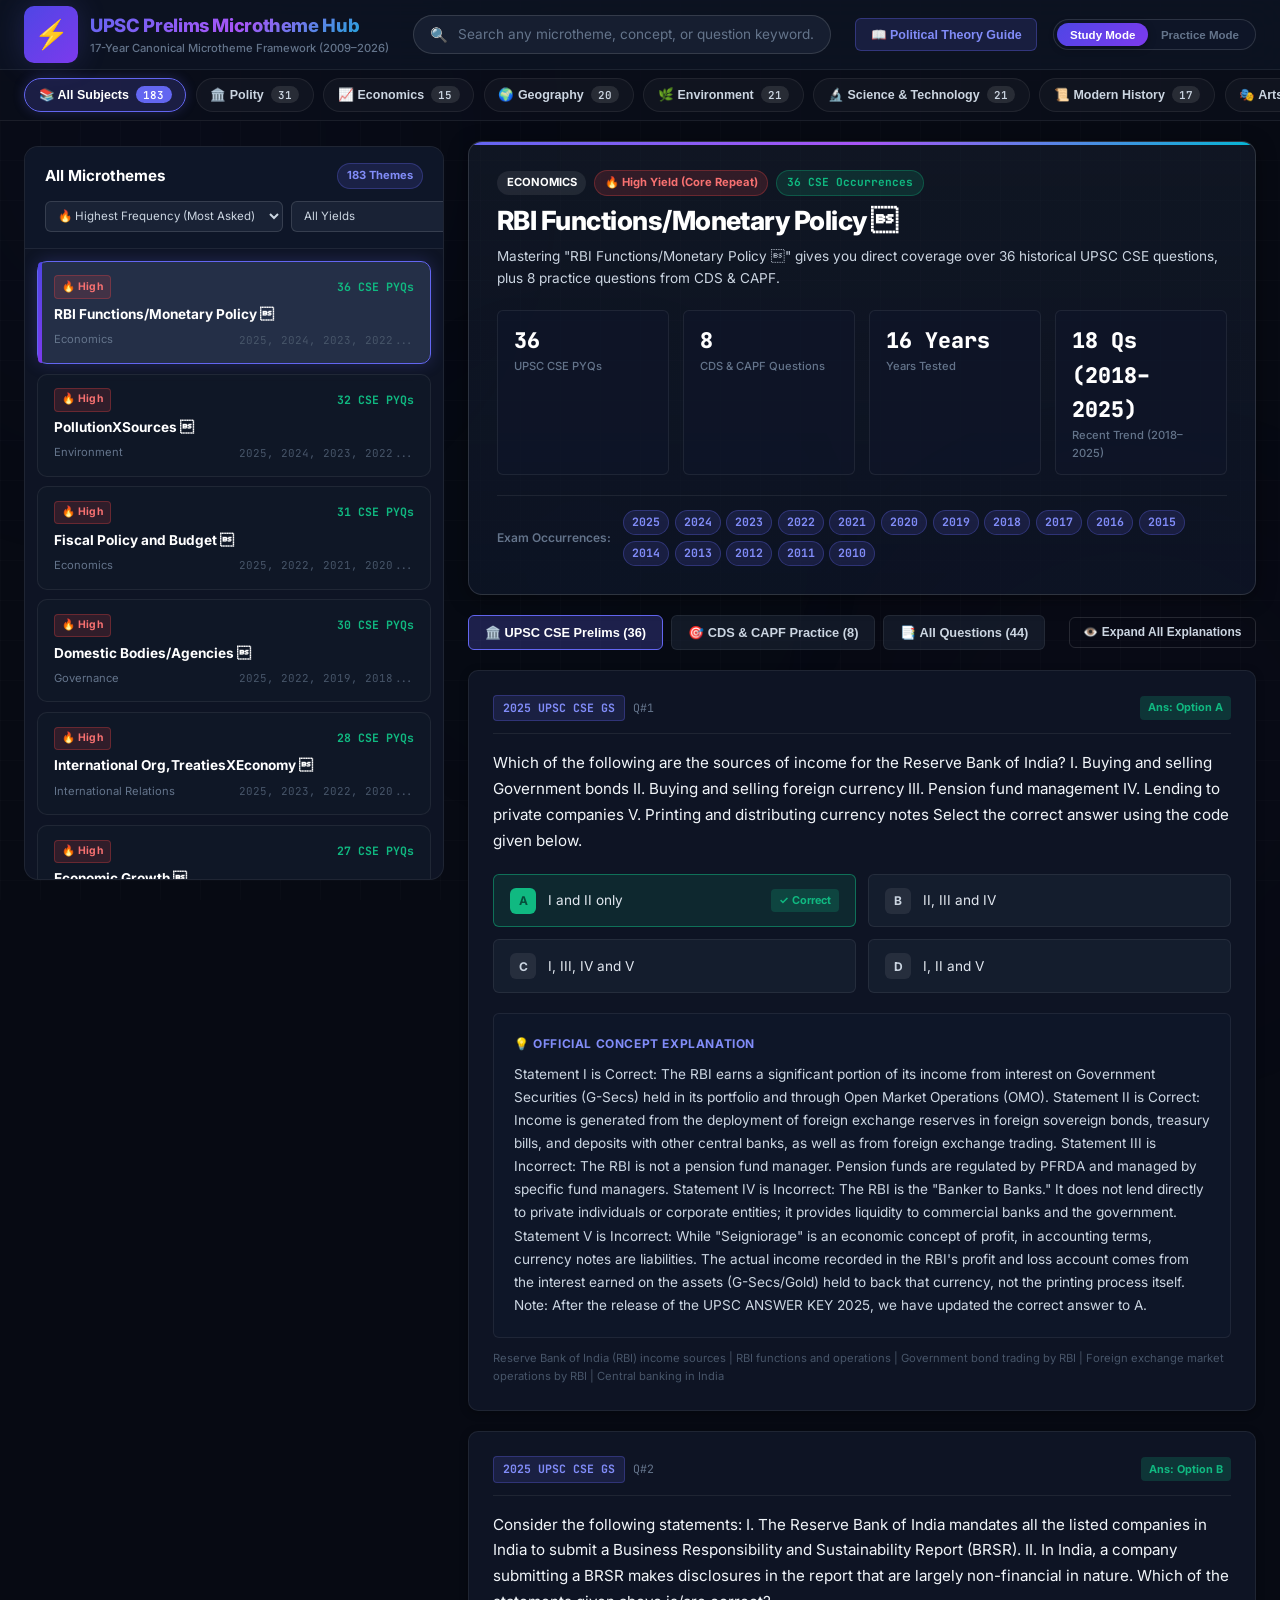
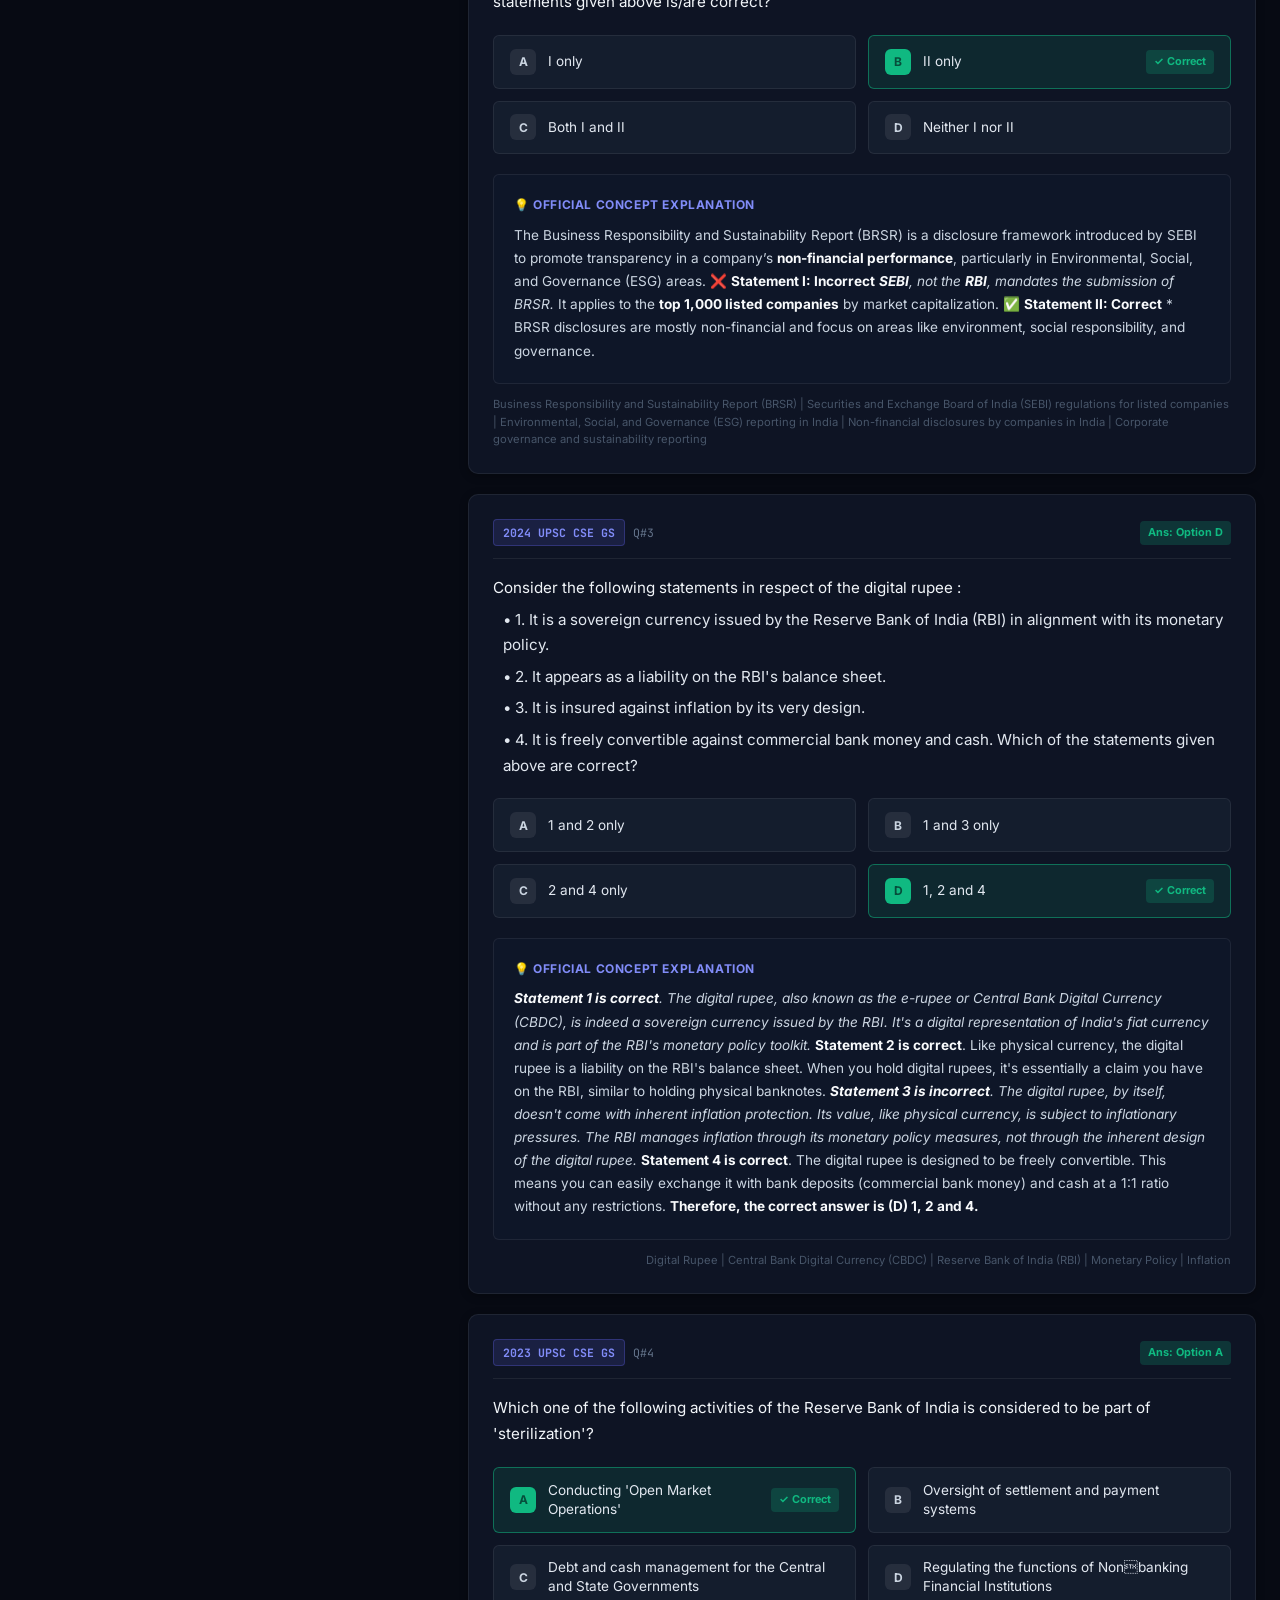
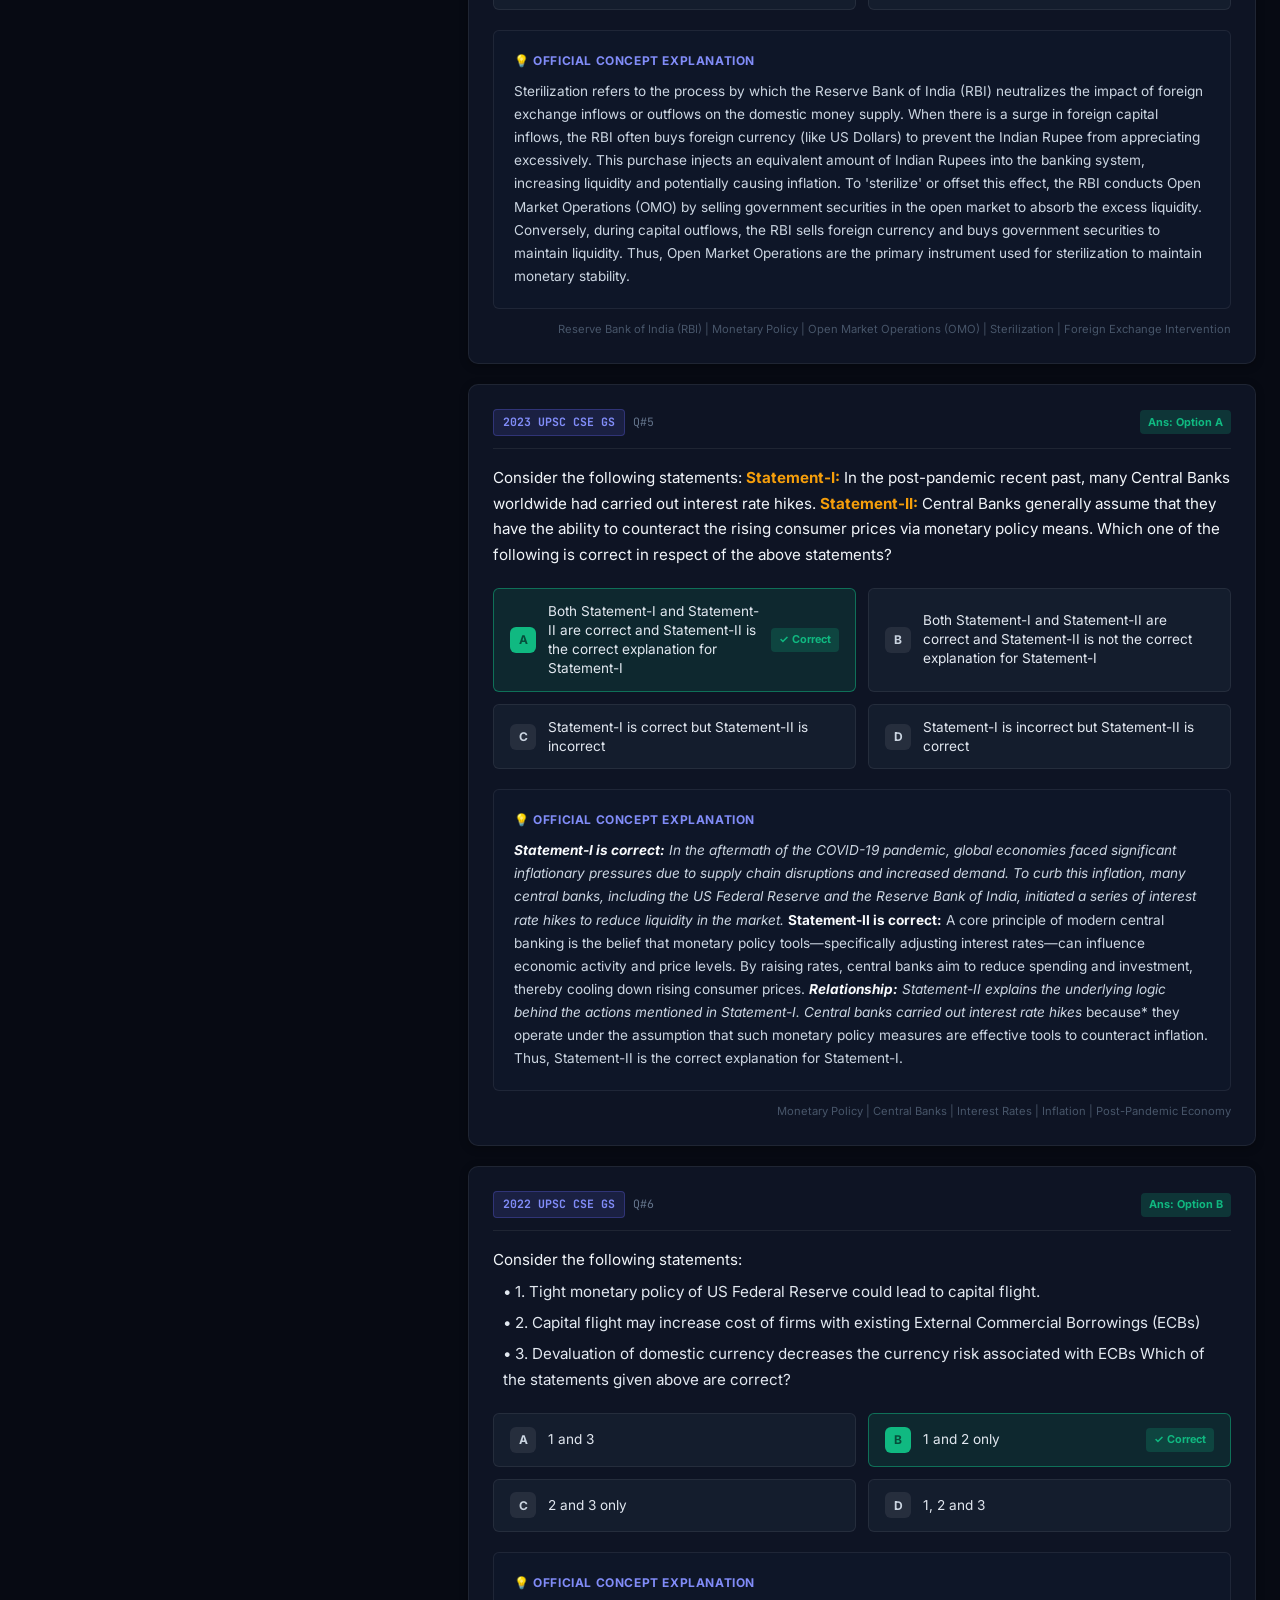
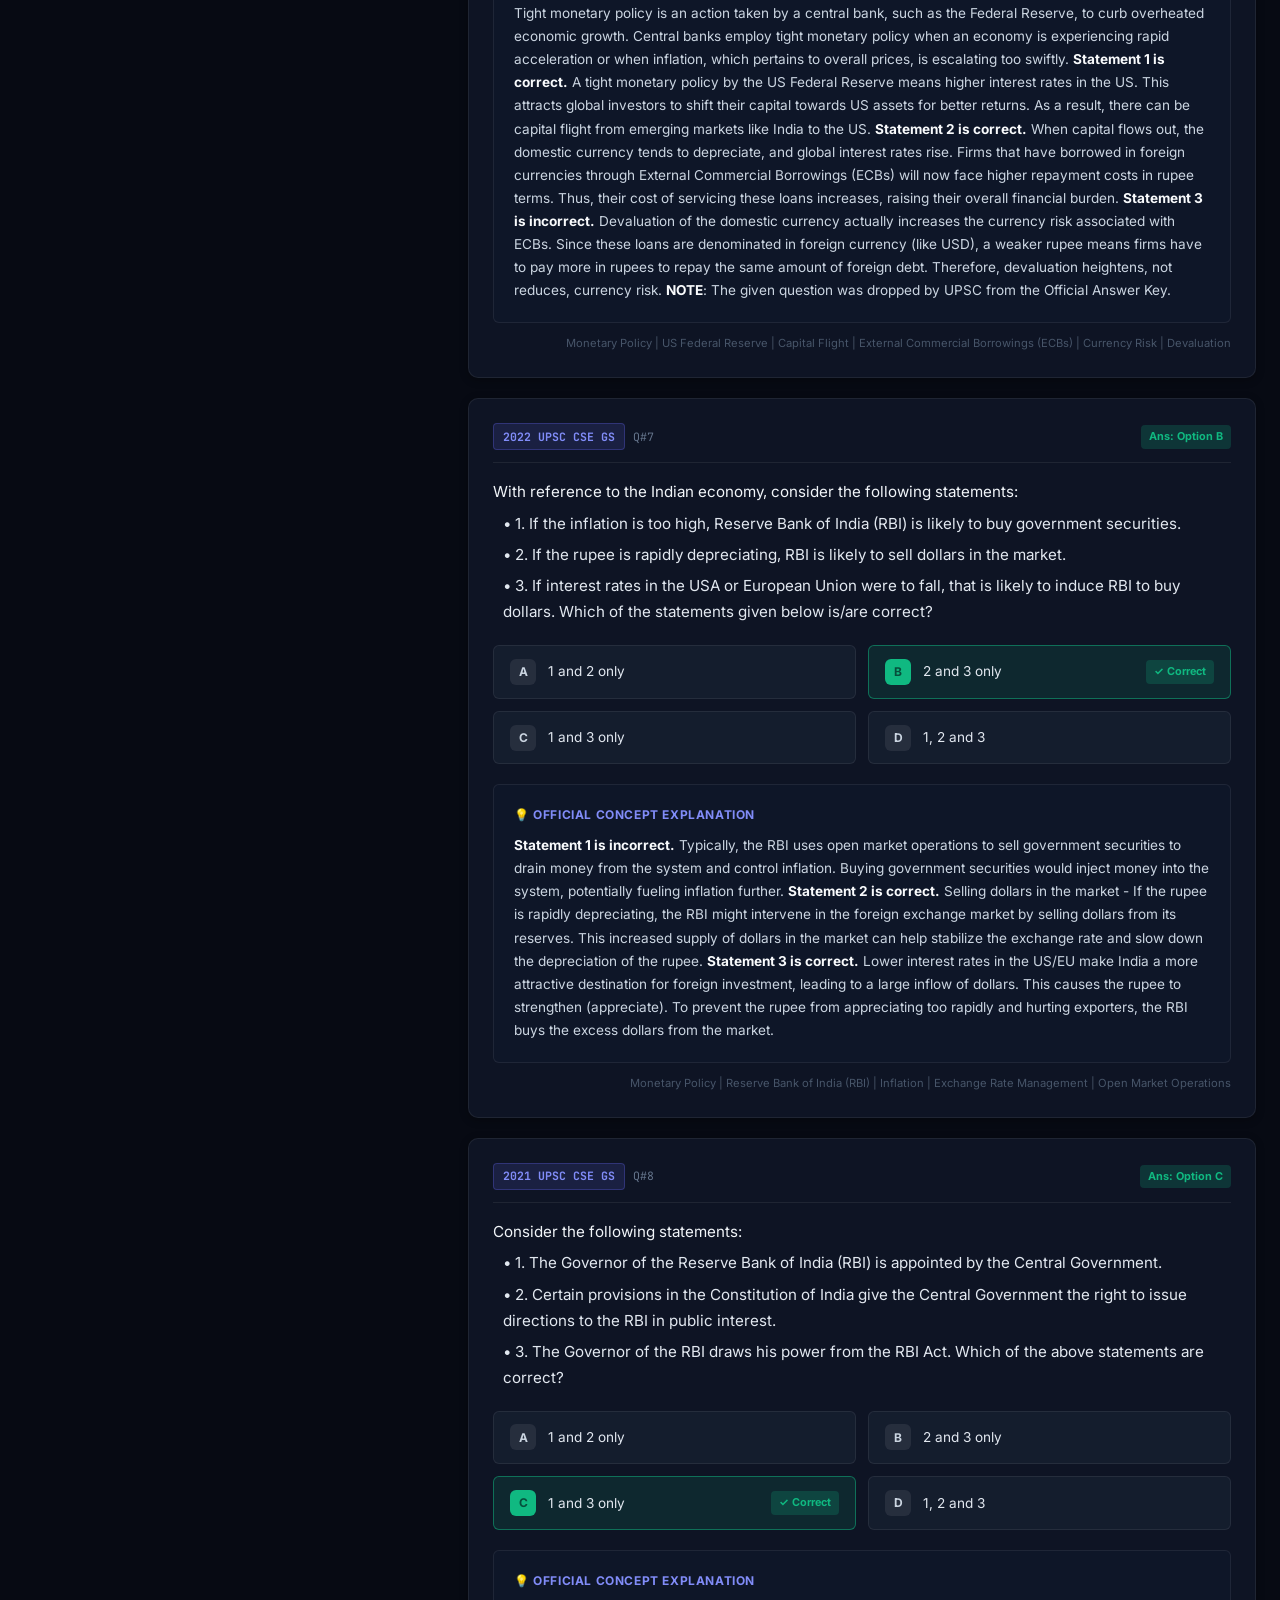
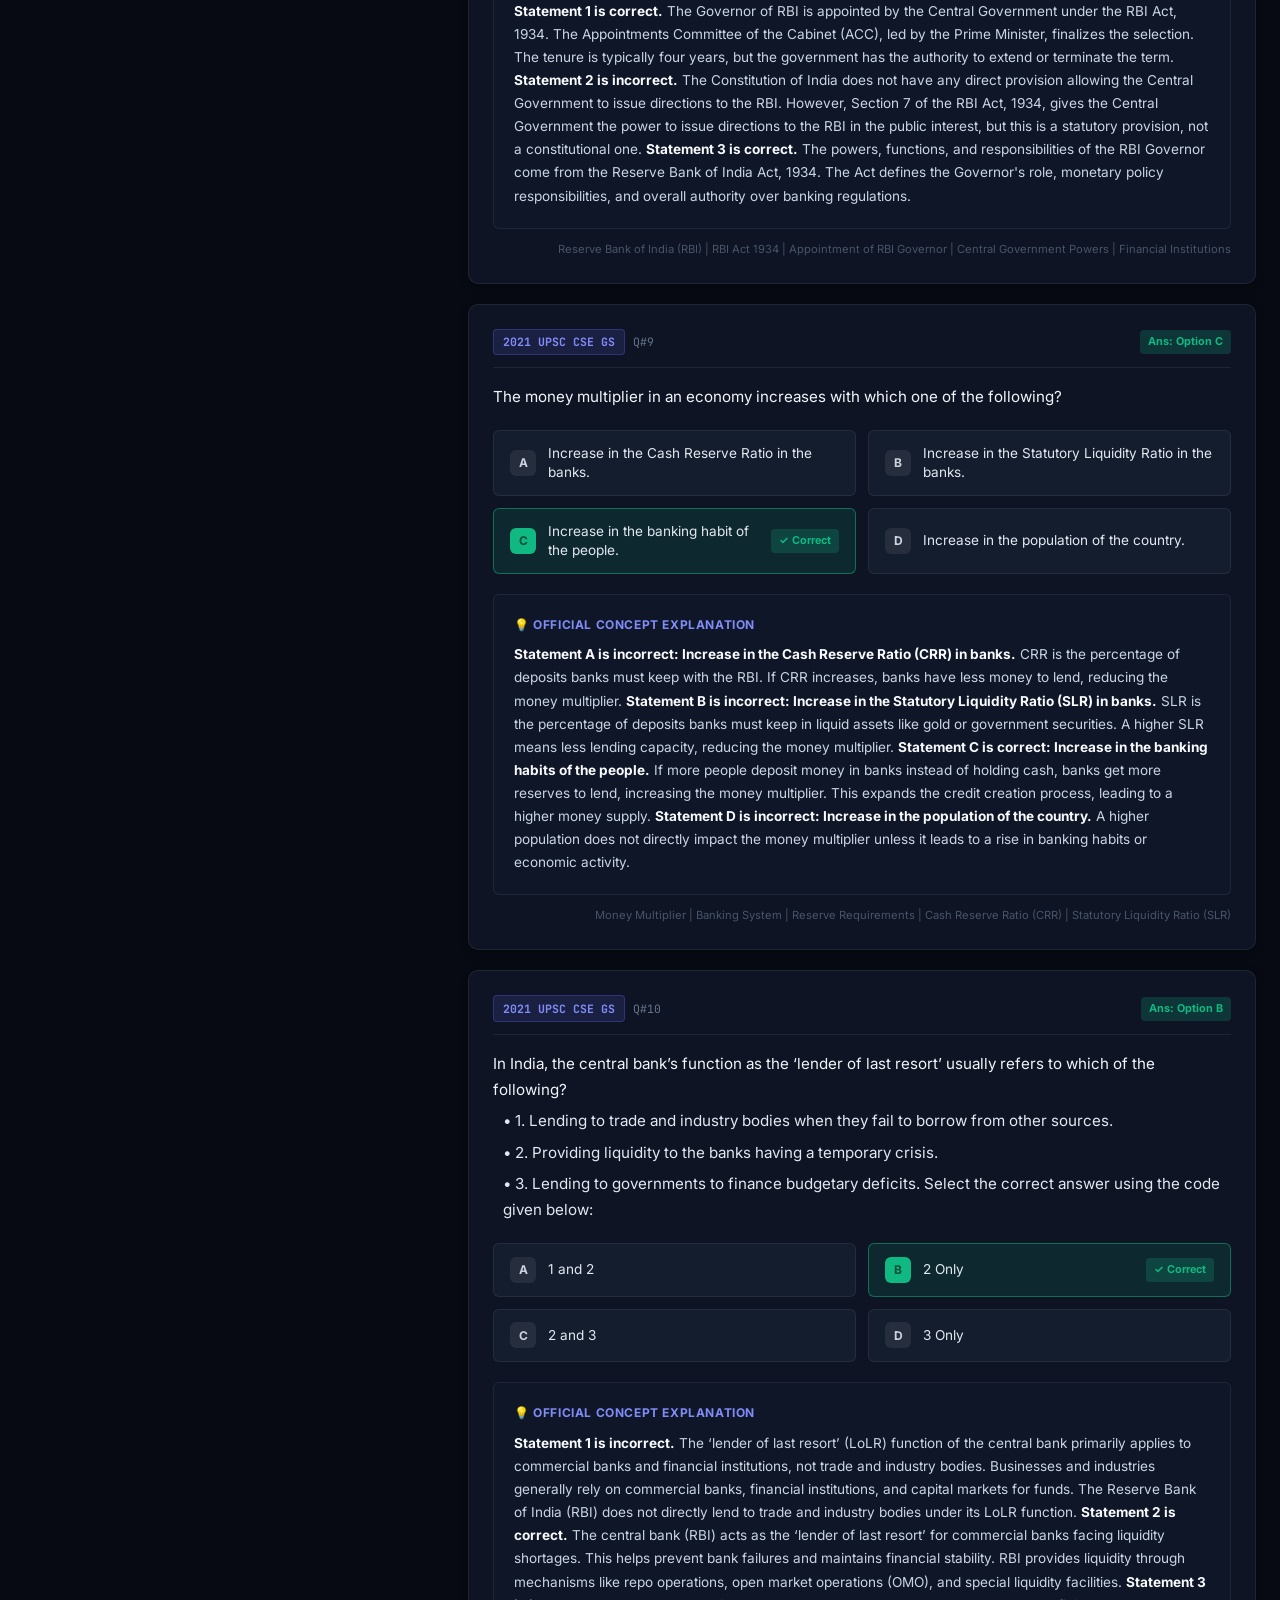
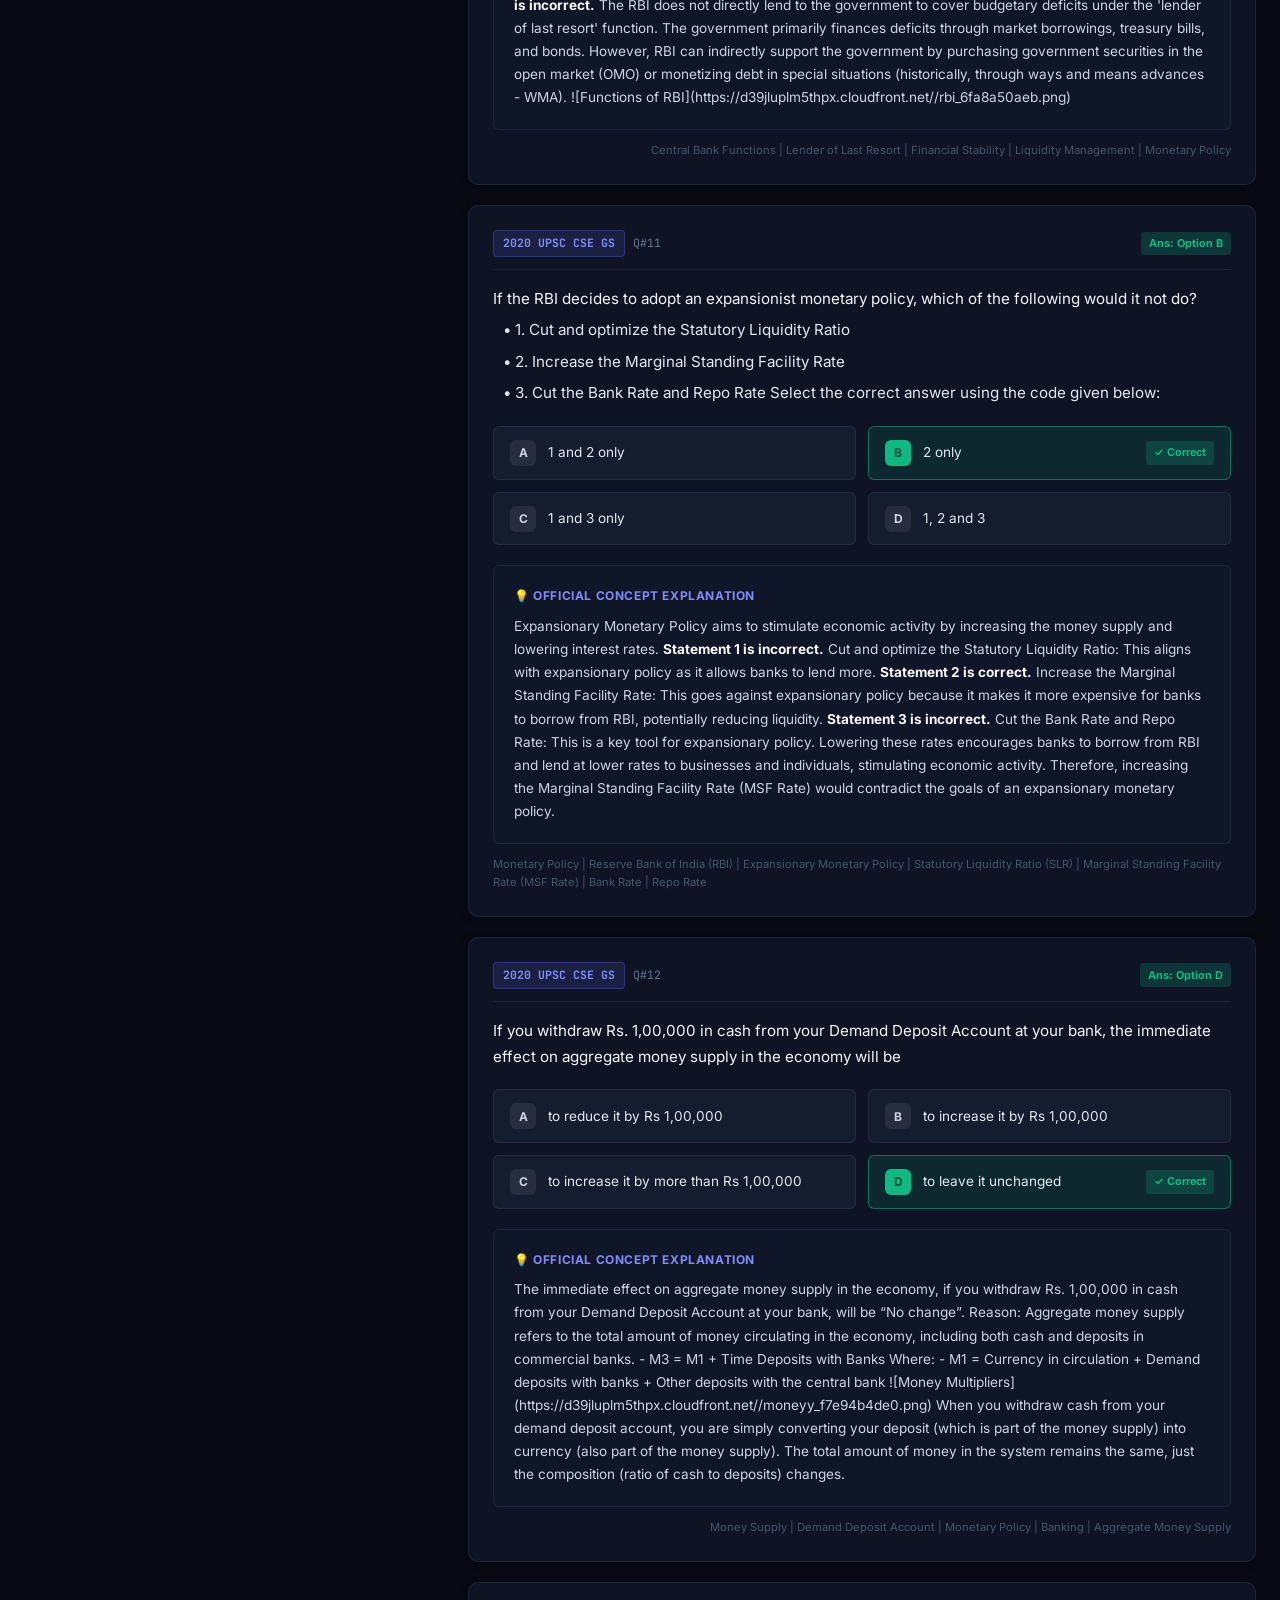
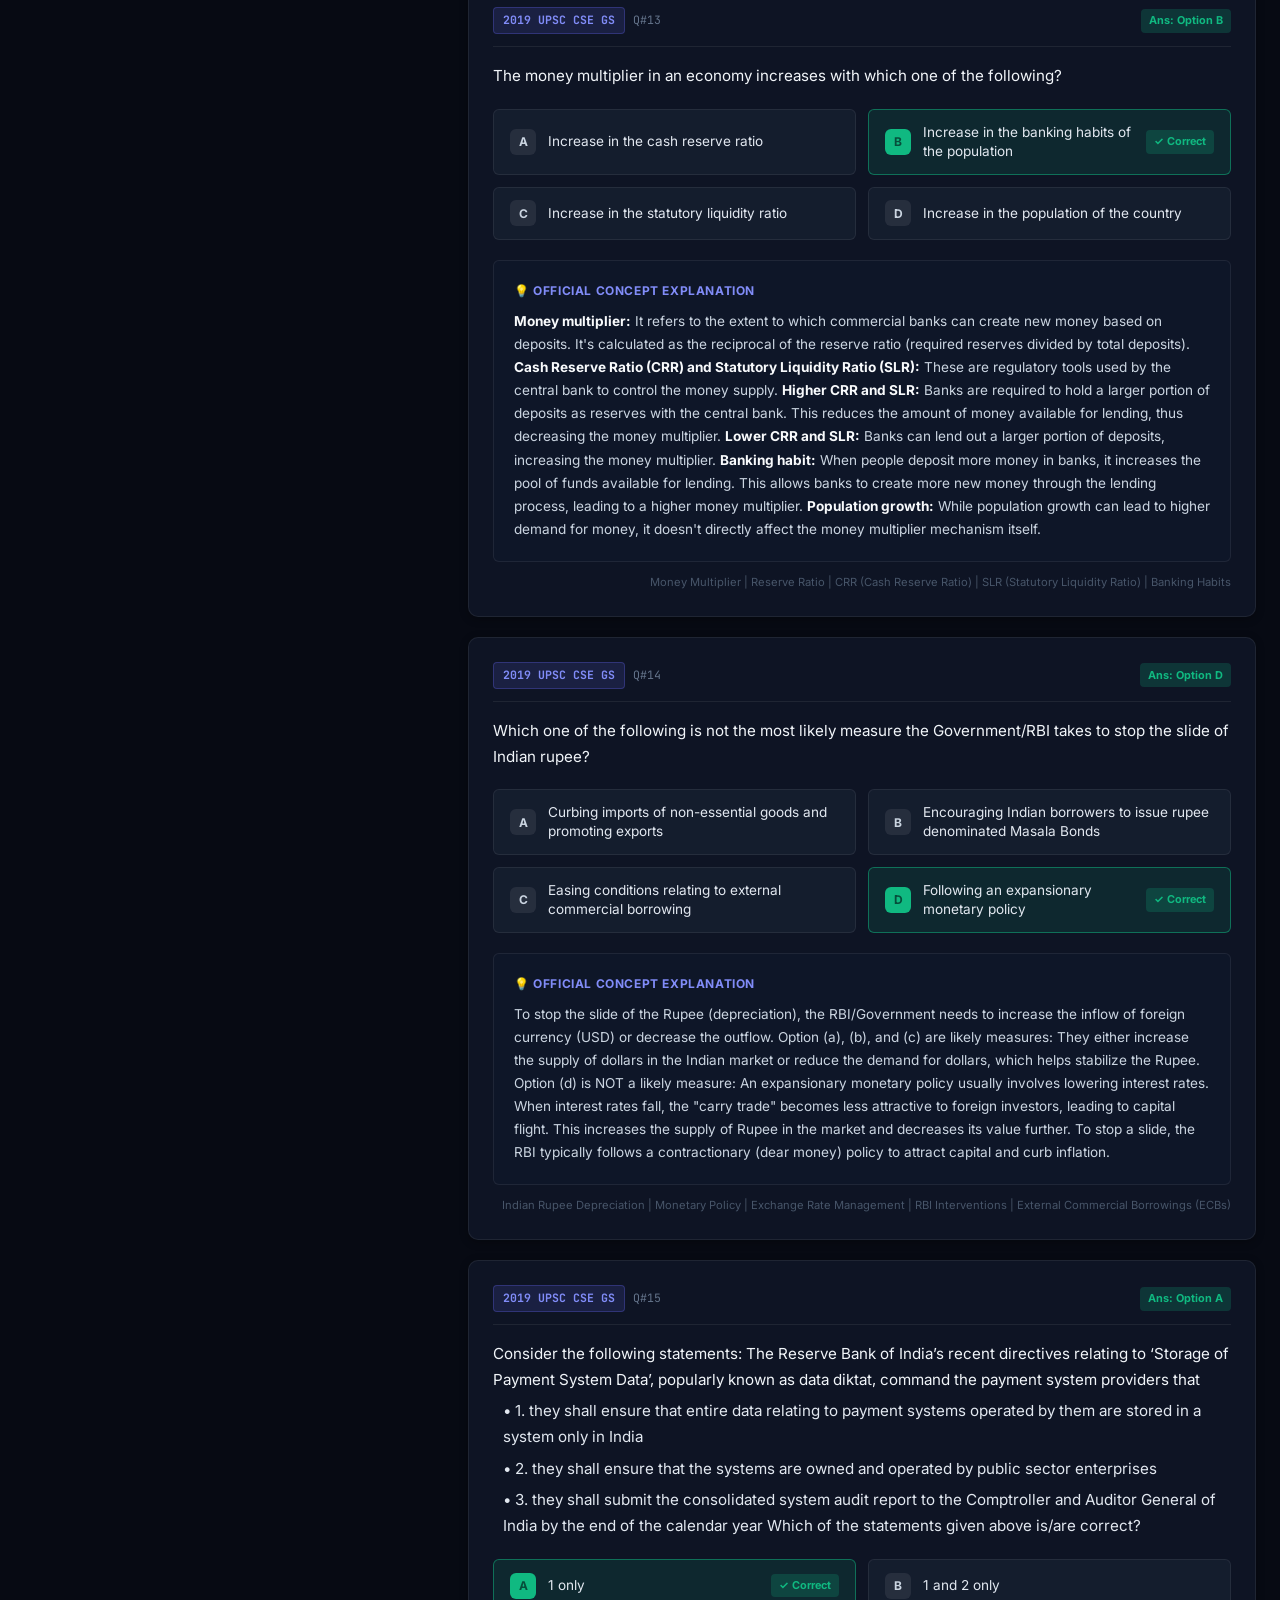
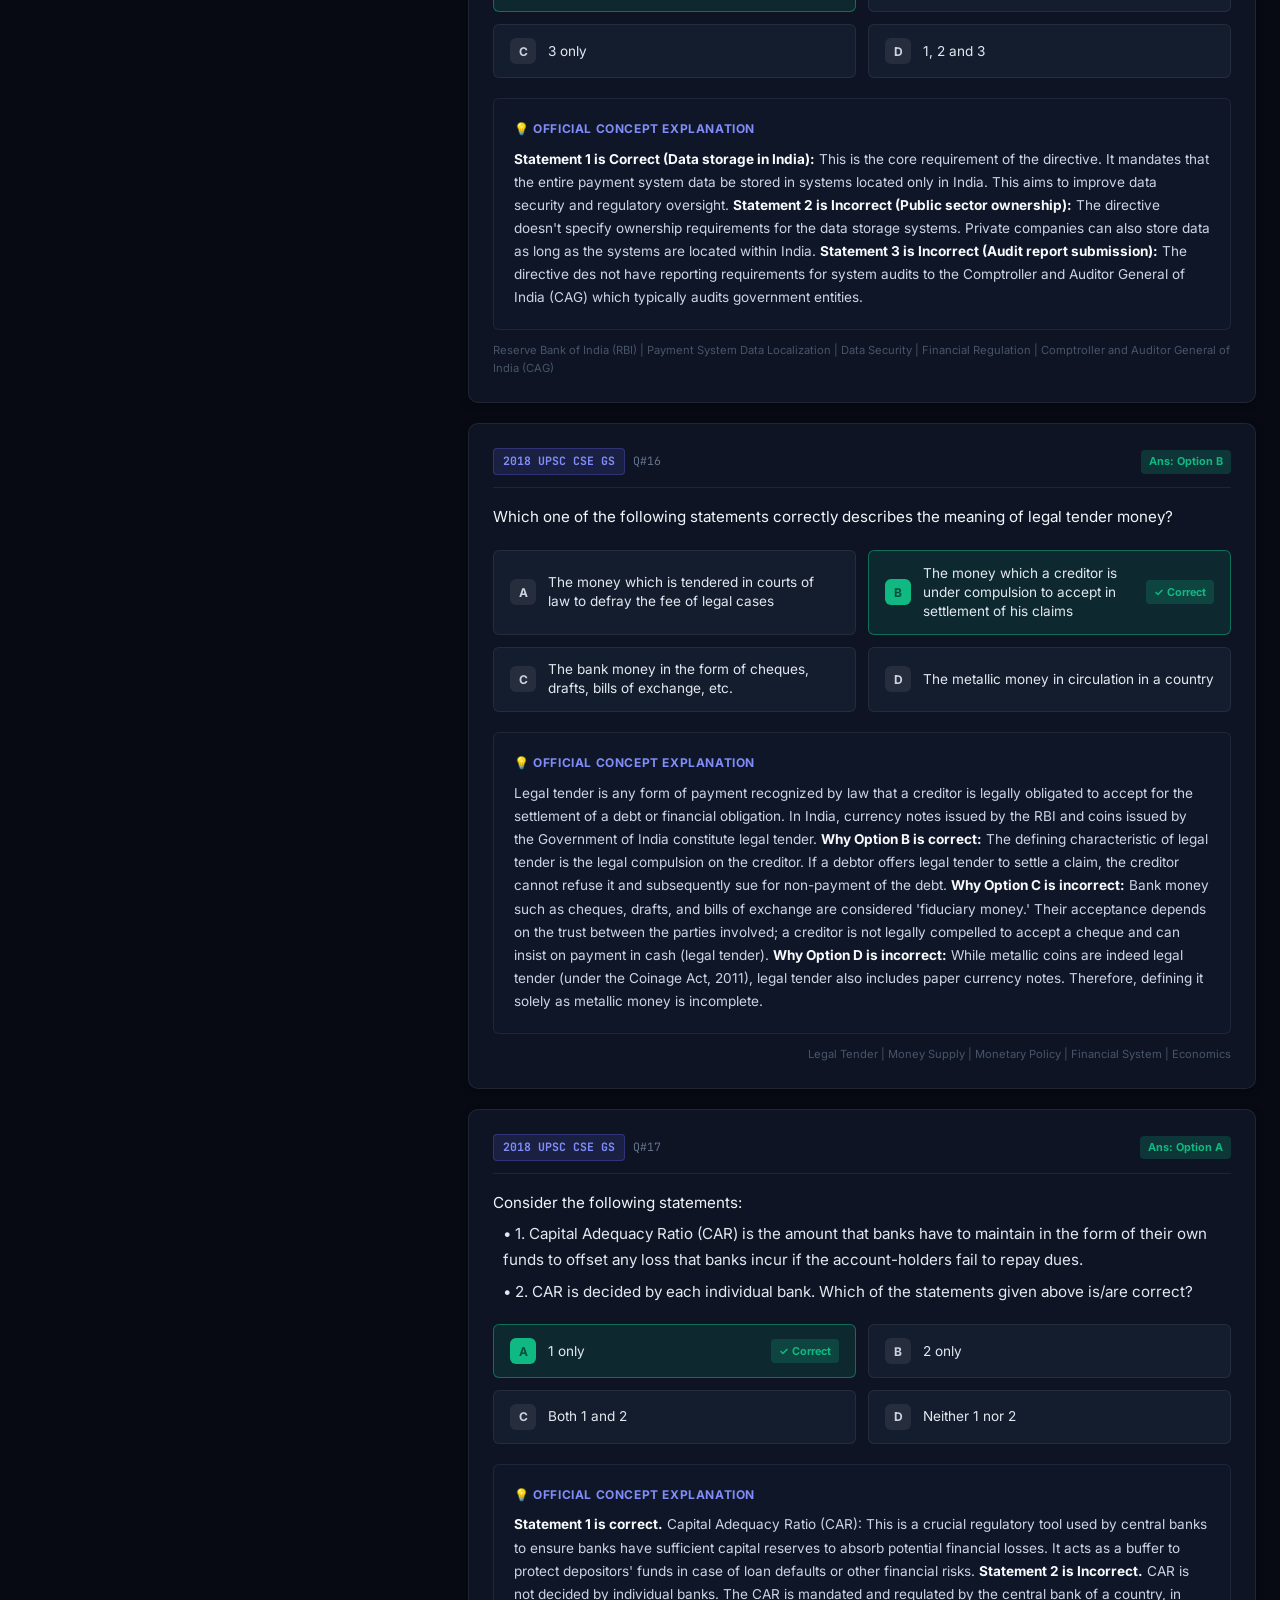
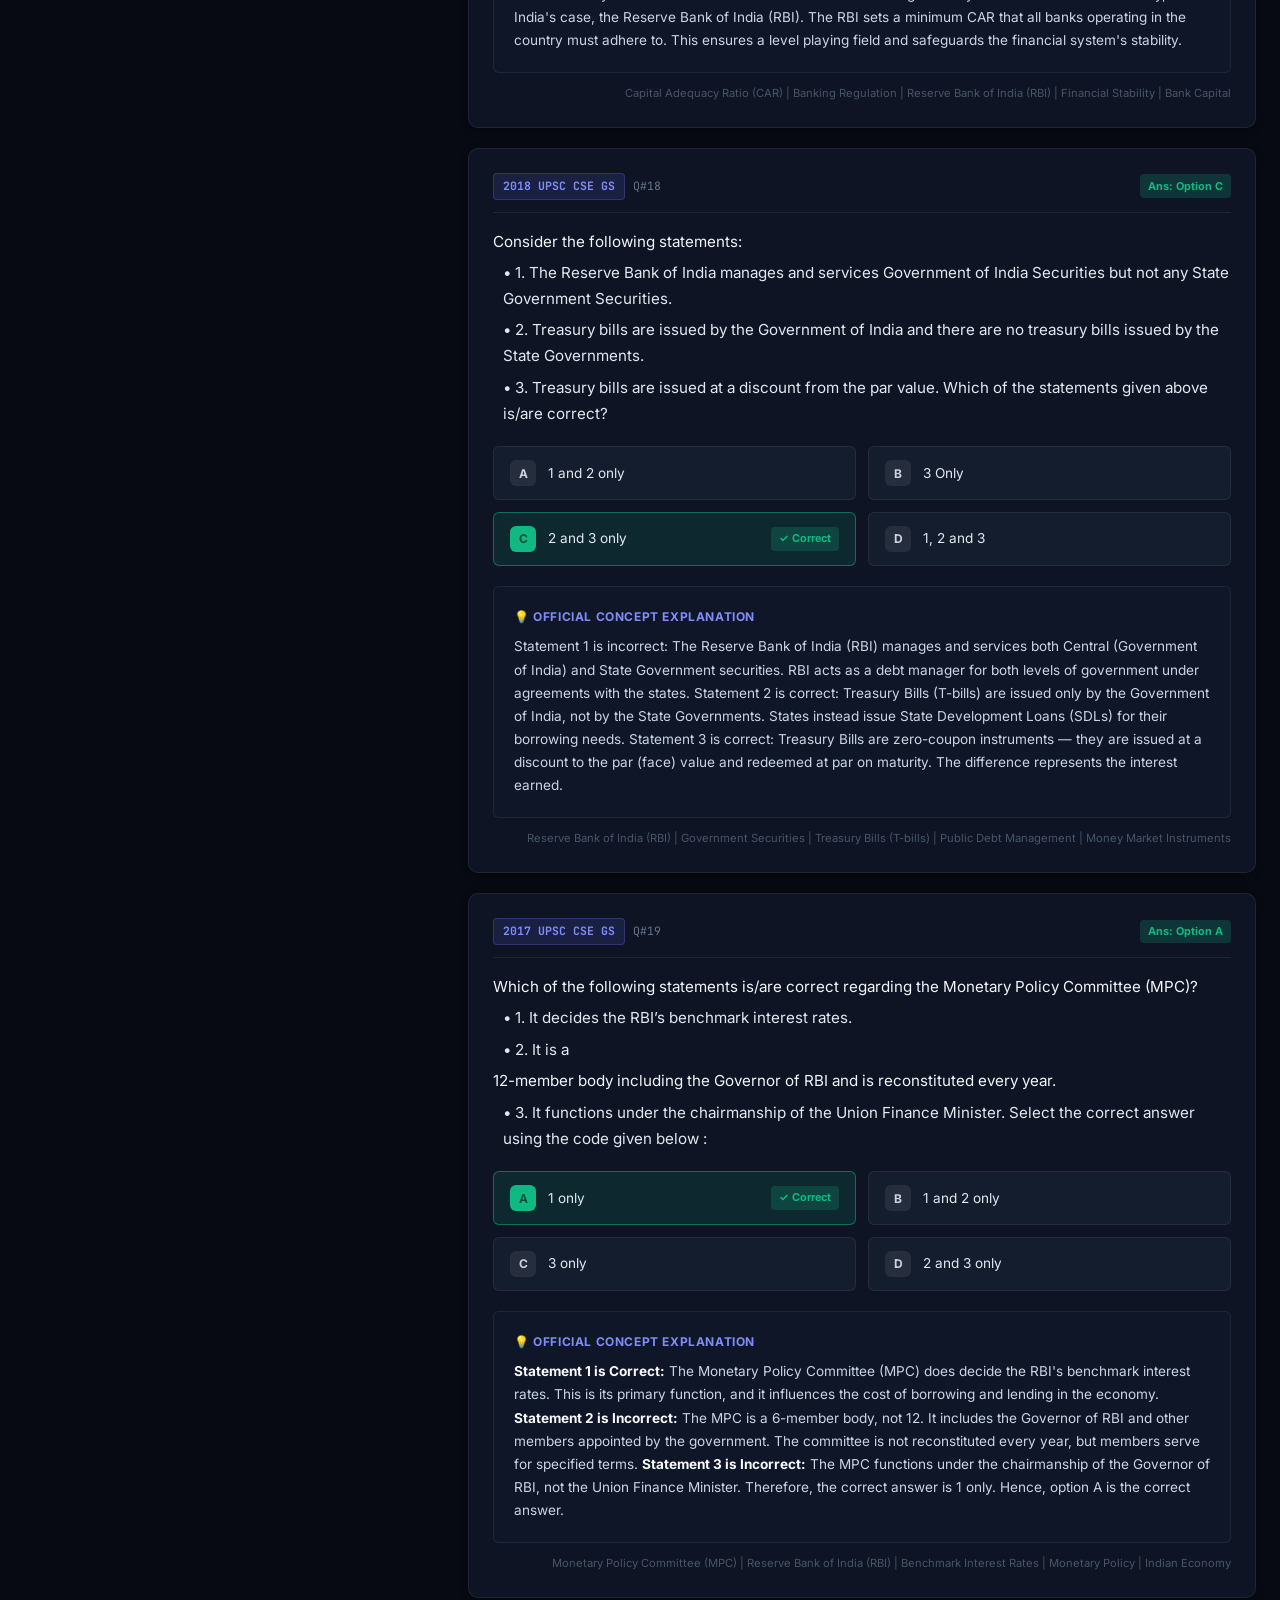
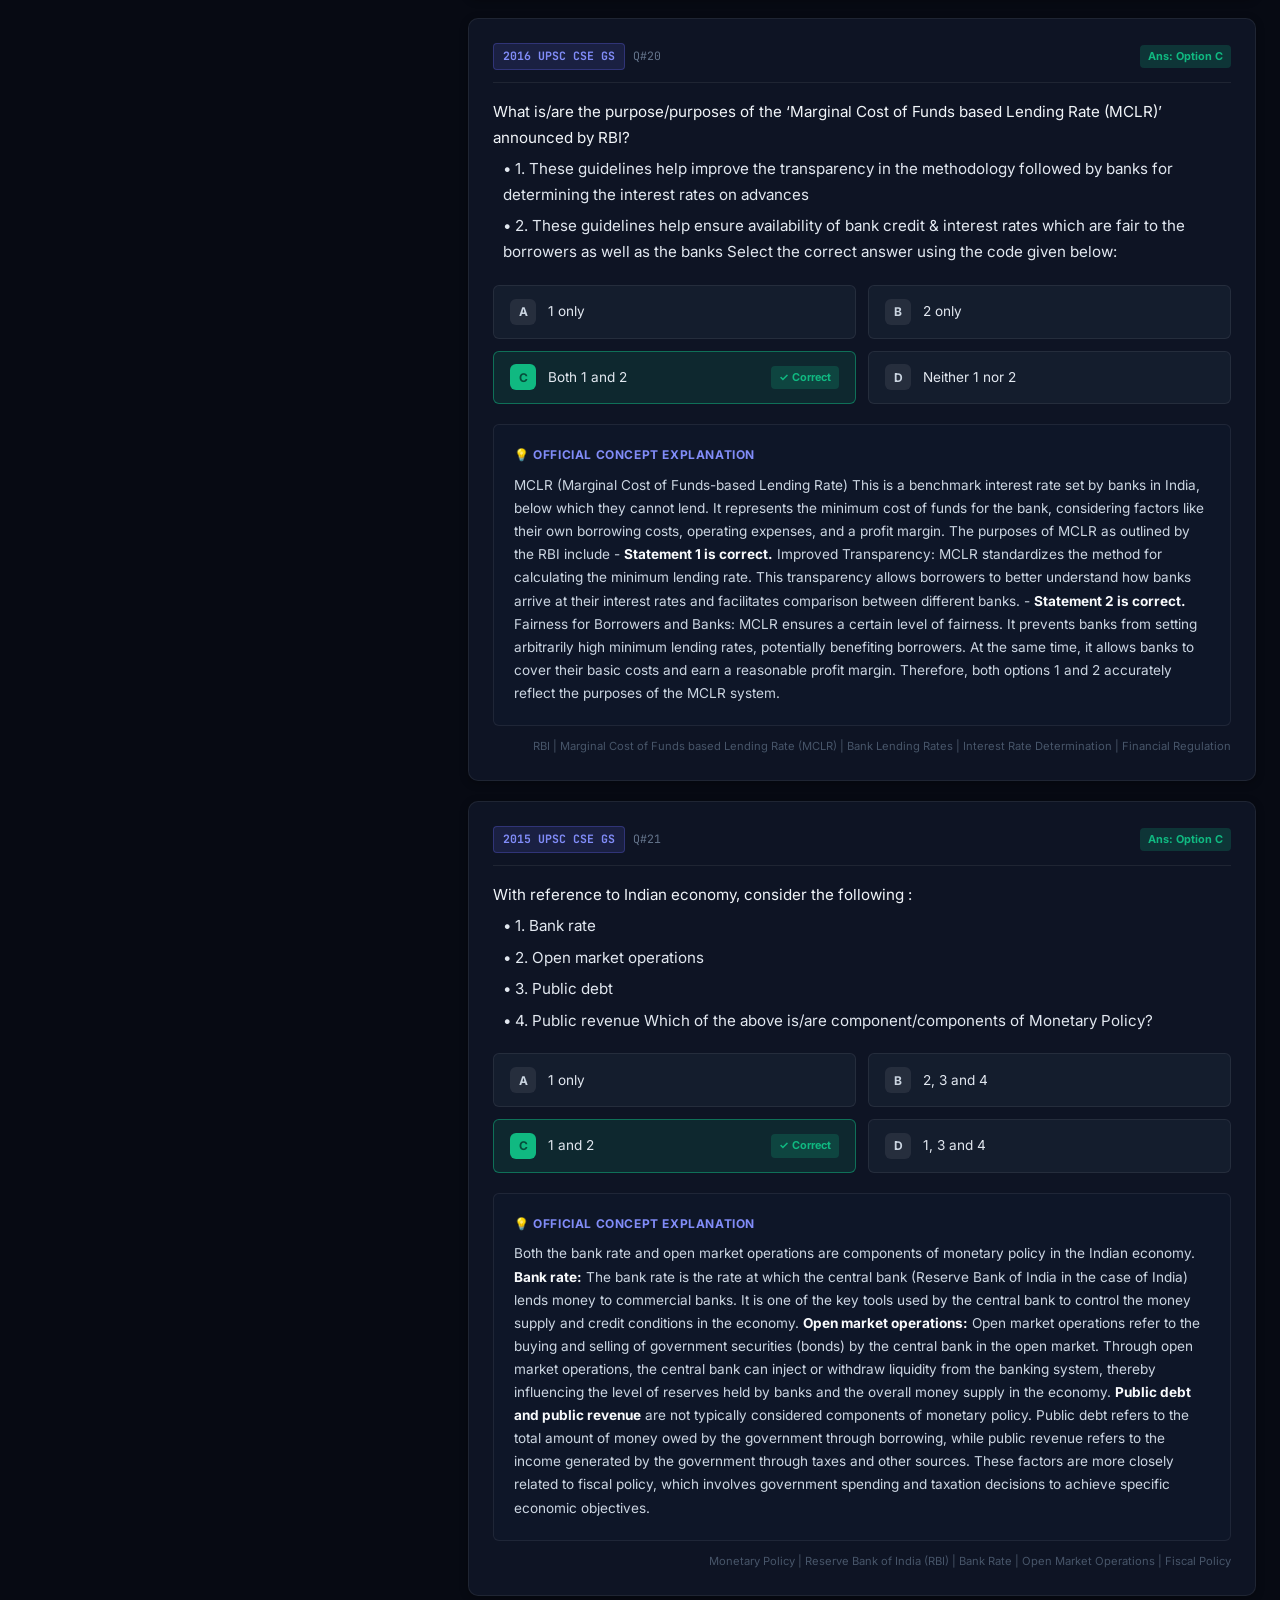
==== portal/index.html @ ca337fed "feat: Initial commit - UPSC Prelims Canonical Microtheme Master Hub & Study Portal" ====
<!DOCTYPE html>
<html lang="en">
<head>
    <meta charset="UTF-8">
    <meta name="viewport" content="width=device-width, initial-scale=1.0">
    <title>UPSC Prelims — Canonical Microtheme Master Portal (2009–2026)</title>
    <meta name="description" content="One-stop destination for UPSC Prelims Microtheme-based preparation. Explore 183 canonical microthemes with complete historical questions, frequency trends, options, and explanations across CSE, CDS, and CAPF.">
    <link rel="preconnect" href="https://fonts.googleapis.com">
    <link rel="preconnect" href="https://fonts.gstatic.com" crossorigin>
    <link href="https://fonts.googleapis.com/css2?family=Inter:wght@300;400;500;600;700;800;900&family=JetBrains+Mono:wght@400;500;600;700&display=swap" rel="stylesheet">
    <link rel="stylesheet" href="style.css">
</head>
<body>
    <!-- Ambient Background Glows -->
    <div class="bg-grid"></div>
    <div class="bg-glow glow-1"></div>
    <div class="bg-glow glow-2"></div>
    <div class="bg-glow glow-3"></div>

    <!-- Top Navigation -->
    <header class="navbar">
        <div class="nav-container">
            <div class="nav-brand">
                <span class="brand-icon">⚡</span>
                <div class="brand-text">
                    <h1 class="brand-title">UPSC Prelims Microtheme Hub</h1>
                    <p class="brand-subtitle">17-Year Canonical Microtheme Framework (2009–2026)</p>
                </div>
            </div>

            <div class="nav-center">
                <div class="global-search-box">
                    <span class="search-icon">🔍</span>
                    <input type="text" id="global-search" placeholder="Search any microtheme, concept, or question keyword...">
                    <button id="clear-search" class="clear-btn" style="display:none;">✕</button>
                </div>
            </div>

            <div class="nav-actions">
                <button class="nav-btn" id="btn-theory-guide">📖 Political Theory Guide</button>
                <div class="mode-toggle-group">
                    <button class="mode-btn active" id="mode-study">Study Mode</button>
                    <button class="mode-btn" id="mode-practice">Practice Mode</button>
                </div>
            </div>
        </div>
    </header>

    <!-- Top Subject Tabs Carousel -->
    <section class="subject-bar">
        <div class="subject-container" id="subject-tabs-container">
            <!-- Populated by JavaScript -->
        </div>
    </section>

    <!-- Main Workspace (Dual Pane Layout) -->
    <main class="portal-main">
        <div class="portal-layout">
            
            <!-- Left Pane: Microtheme List & Explorer -->
            <aside class="sidebar-pane">
                <div class="sidebar-header">
                    <div class="sidebar-header-top">
                        <h2 class="sidebar-title" id="current-subject-title">All Microthemes</h2>
                        <span class="theme-counter" id="theme-count-badge">183 Themes</span>
                    </div>

                    <!-- Filter Controls -->
                    <div class="sidebar-controls">
                        <select id="sort-select" class="portal-select">
                            <option value="freq-desc">🔥 Highest Frequency (Most Asked)</option>
                            <option value="recent-desc">⚡ Most Recent (2018–2025)</option>
                            <option value="alpha-asc">🔤 Alphabetical (A–Z)</option>
                            <option value="total-all">🌐 All Exams Total (CSE+CDS+CAPF)</option>
                        </select>
                        <select id="yield-filter" class="portal-select">
                            <option value="all">All Yields</option>
                            <option value="high">🔥 High Yield (Core Repeats)</option>
                            <option value="medium">⭐ Medium Yield</option>
                            <option value="standard">📌 Standard</option>
                        </select>
                    </div>
                </div>

                <!-- Scrollable Microtheme Cards List -->
                <div class="microtheme-list" id="microtheme-cards-container">
                    <!-- Populated by JS -->
                </div>
            </aside>

            <!-- Right Pane: Microtheme Detail & Question Viewer -->
            <section class="detail-pane" id="detail-pane">
                
                <!-- Microtheme Hero Banner -->
                <div class="theme-hero-card" id="theme-hero-card">
                    <div class="theme-hero-top">
                        <div class="theme-hero-badges">
                            <span class="subject-badge" id="hero-subject-badge">Polity</span>
                            <span class="yield-badge-pill" id="hero-yield-badge">🔥 High Yield</span>
                            <span class="stat-pill" id="hero-freq-stat">14 CSE PYQs</span>
                        </div>
                        <h2 class="theme-hero-title" id="hero-theme-title">Select a Microtheme to Begin</h2>
                    </div>

                    <p class="theme-hero-desc" id="hero-theme-desc">
                        Explore all historical questions, core concepts, answer keys, and explanations categorized under this canonical microtheme.
                    </p>

                    <!-- Frequency Timeline & Stats Grid -->
                    <div class="hero-stats-row">
                        <div class="hero-stat-box">
                            <span class="hsb-num" id="hsb-cse-count">0</span>
                            <span class="hsb-label">UPSC CSE PYQs</span>
                        </div>
                        <div class="hero-stat-box">
                            <span class="hsb-num" id="hsb-cross-count">0</span>
                            <span class="hsb-label">CDS & CAPF Questions</span>
                        </div>
                        <div class="hero-stat-box">
                            <span class="hsb-num" id="hsb-years-span">—</span>
                            <span class="hsb-label">Years Tested</span>
                        </div>
                        <div class="hero-stat-box">
                            <span class="hsb-num" id="hsb-recent-rate">—</span>
                            <span class="hsb-label">Recent Trend (2018–2025)</span>
                        </div>
                    </div>

                    <!-- Year Timeline Badges -->
                    <div class="years-timeline-wrap">
                        <span class="yt-label">Exam Occurrences:</span>
                        <div class="yt-pills" id="hero-years-pills">
                            <!-- Year Pills -->
                        </div>
                    </div>
                </div>

                <!-- Question Filter Tabs -->
                <div class="question-tabs-row">
                    <div class="q-tabs">
                        <button class="q-tab active" data-tab="cse">🏛️ UPSC CSE Prelims (<span id="tab-cse-count">0</span>)</button>
                        <button class="q-tab" data-tab="cross">🎯 CDS & CAPF Practice (<span id="tab-cross-count">0</span>)</button>
                        <button class="q-tab" data-tab="all">📑 All Questions (<span id="tab-all-count">0</span>)</button>
                    </div>

                    <div class="q-view-options">
                        <button class="toggle-all-exp-btn" id="btn-toggle-all-exp">👁️ Expand All Explanations</button>
                    </div>
                </div>

                <!-- Questions Container -->
                <div class="questions-stream" id="questions-stream">
                    <!-- Question Cards Populated by JS -->
                </div>

            </section>

        </div>
    </main>

    <!-- Theory Guide Reader Modal -->
    <div class="modal-backdrop" id="theory-modal" style="display:none;">
        <div class="modal-dialog">
            <div class="modal-header">
                <div class="modal-title-wrap">
                    <span class="modal-icon">📖</span>
                    <div>
                        <h2 class="modal-title">Political Theory & Philosophy Master Guide</h2>
                        <p class="modal-sub">Comprehensive concepts, definitions, and thinkers tested in UPSC Prelims</p>
                    </div>
                </div>
                <button class="modal-close-btn" id="btn-close-modal">✕</button>
            </div>
            <div class="modal-body" id="theory-modal-content">
                <!-- Rendered Markdown Content -->
            </div>
        </div>
    </div>

    <!-- Embedded Portal Database -->
    <script src="portal_data.js"></script>
    <script src="app.js"></script>
</body>
</html>
---- portal/style.css ----
/* =======================================================
   UPSC Prelims Canonical Microtheme Hub — Design System
   ======================================================= */

:root {
    /* Color Palette */
    --bg-base: #070a13;
    --bg-surface: #0e1424;
    --bg-card: rgba(17, 24, 39, 0.75);
    --bg-card-hover: rgba(30, 41, 59, 0.85);
    --bg-card-active: rgba(37, 49, 73, 0.95);
    --bg-glass: rgba(255, 255, 255, 0.03);
    --bg-glass-hover: rgba(255, 255, 255, 0.07);

    --border-subtle: rgba(255, 255, 255, 0.07);
    --border-medium: rgba(255, 255, 255, 0.13);
    --border-focus: rgba(99, 102, 241, 0.5);

    --text-primary: #f8fafc;
    --text-secondary: #cbd5e1;
    --text-muted: #64748b;
    --text-dim: #475569;

    /* Accent & Brand Colors */
    --accent-indigo: #6366f1;
    --accent-indigo-light: #818cf8;
    --accent-purple: #a855f7;
    --accent-emerald: #10b981;
    --accent-amber: #f59e0b;
    --accent-cyan: #06b6d4;
    --accent-rose: #f43f5e;
    --accent-lime: #84cc16;

    /* Gradients */
    --gradient-hero: linear-gradient(135deg, #6366f1 0%, #a855f7 50%, #06b6d4 100%);
    --gradient-brand: linear-gradient(135deg, #4f46e5 0%, #7c3aed 100%);
    --gradient-card: linear-gradient(180deg, rgba(30, 41, 59, 0.4) 0%, rgba(15, 23, 42, 0.7) 100%);

    /* Shadows & Glows */
    --shadow-sm: 0 2px 8px rgba(0, 0, 0, 0.3);
    --shadow-md: 0 4px 20px rgba(0, 0, 0, 0.4);
    --shadow-lg: 0 10px 30px rgba(0, 0, 0, 0.5);
    --glow-indigo: 0 0 30px rgba(99, 102, 241, 0.2);

    /* Dimensions & Radii */
    --radius-sm: 6px;
    --radius-md: 10px;
    --radius-lg: 14px;
    --radius-xl: 20px;
    --header-height: 70px;
    --subject-bar-height: 56px;
}

/* Reset */
*, *::before, *::after {
    margin: 0;
    padding: 0;
    box-sizing: border-box;
}

body {
    font-family: 'Inter', -apple-system, BlinkMacSystemFont, 'Segoe UI', Roboto, sans-serif;
    background: var(--bg-base);
    color: var(--text-primary);
    line-height: 1.6;
    min-height: 100vh;
    overflow-x: hidden;
    position: relative;
}

/* Ambient Background Backgrounds */
.bg-grid {
    position: fixed;
    top: 0; left: 0; right: 0; bottom: 0;
    background-image: 
        linear-gradient(rgba(255, 255, 255, 0.015) 1px, transparent 1px),
        linear-gradient(90deg, rgba(255, 255, 255, 0.015) 1px, transparent 1px);
    background-size: 40px 40px;
    pointer-events: none;
    z-index: 0;
}

.bg-glow {
    position: fixed;
    border-radius: 50%;
    filter: blur(140px);
    opacity: 0.25;
    pointer-events: none;
    z-index: 0;
}

.glow-1 {
    width: 600px; height: 600px;
    background: radial-gradient(circle, rgba(99, 102, 241, 0.3), transparent 70%);
    top: -150px; left: -150px;
}

.glow-2 {
    width: 500px; height: 500px;
    background: radial-gradient(circle, rgba(168, 85, 247, 0.25), transparent 70%);
    bottom: -100px; right: -100px;
}

.glow-3 {
    width: 400px; height: 400px;
    background: radial-gradient(circle, rgba(6, 182, 212, 0.2), transparent 70%);
    top: 40%; left: 30%;
}

/* =======================================================
   Navbar
   ======================================================= */
.navbar {
    height: var(--header-height);
    background: rgba(14, 20, 36, 0.85);
    backdrop-filter: blur(20px);
    border-bottom: 1px solid var(--border-subtle);
    position: sticky;
    top: 0;
    z-index: 1000;
}

.nav-container {
    max-width: 1700px;
    margin: 0 auto;
    height: 100%;
    padding: 0 1.5rem;
    display: flex;
    align-items: center;
    justify-content: space-between;
    gap: 1.5rem;
}

.nav-brand {
    display: flex;
    align-items: center;
    gap: 0.75rem;
    flex-shrink: 0;
}

.brand-icon {
    font-size: 1.75rem;
    background: var(--gradient-brand);
    padding: 0.4rem 0.6rem;
    border-radius: var(--radius-md);
    box-shadow: var(--glow-indigo);
}

.brand-title {
    font-size: 1.15rem;
    font-weight: 800;
    background: var(--gradient-hero);
    -webkit-background-clip: text;
    -webkit-text-fill-color: transparent;
    letter-spacing: -0.02em;
}

.brand-subtitle {
    font-size: 0.7rem;
    color: var(--text-muted);
    font-weight: 500;
}

/* Global Search */
.nav-center {
    flex-grow: 1;
    max-width: 600px;
}

.global-search-box {
    display: flex;
    align-items: center;
    background: rgba(30, 41, 59, 0.6);
    border: 1px solid var(--border-medium);
    border-radius: 100px;
    padding: 0.45rem 1rem;
    gap: 0.6rem;
    transition: all 0.2s ease;
}

.global-search-box:focus-within {
    border-color: var(--accent-indigo-light);
    box-shadow: 0 0 0 2px rgba(99, 102, 241, 0.2);
    background: rgba(30, 41, 59, 0.9);
}

.search-icon {
    font-size: 0.9rem;
    color: var(--text-muted);
}

.global-search-box input {
    width: 100%;
    background: transparent;
    border: none;
    outline: none;
    color: var(--text-primary);
    font-size: 0.85rem;
    font-family: inherit;
}

.global-search-box input::placeholder {
    color: var(--text-muted);
}

.clear-btn {
    background: transparent;
    border: none;
    color: var(--text-muted);
    cursor: pointer;
    font-size: 0.8rem;
}

/* Nav Actions & Toggles */
.nav-actions {
    display: flex;
    align-items: center;
    gap: 1rem;
    flex-shrink: 0;
}

.nav-btn {
    background: rgba(99, 102, 241, 0.15);
    border: 1px solid rgba(99, 102, 241, 0.35);
    color: var(--accent-indigo-light);
    font-size: 0.78rem;
    font-weight: 600;
    padding: 0.5rem 0.9rem;
    border-radius: var(--radius-sm);
    cursor: pointer;
    transition: all 0.2s ease;
}

.nav-btn:hover {
    background: rgba(99, 102, 241, 0.25);
    border-color: var(--accent-indigo-light);
    color: white;
}

.mode-toggle-group {
    display: flex;
    background: rgba(15, 23, 42, 0.8);
    border: 1px solid var(--border-medium);
    border-radius: 100px;
    padding: 0.2rem;
}

.mode-btn {
    background: transparent;
    border: none;
    color: var(--text-muted);
    font-size: 0.72rem;
    font-weight: 600;
    padding: 0.35rem 0.8rem;
    border-radius: 100px;
    cursor: pointer;
    transition: all 0.2s ease;
}

.mode-btn.active {
    background: var(--gradient-brand);
    color: white;
    box-shadow: var(--shadow-sm);
}

/* =======================================================
   Subject Bar (Horizontal Carousel)
   ======================================================= */
.subject-bar {
    background: rgba(10, 14, 26, 0.9);
    border-bottom: 1px solid var(--border-subtle);
    overflow-x: auto;
    position: sticky;
    top: var(--header-height);
    z-index: 900;
    scrollbar-width: none;
}

.subject-bar::-webkit-scrollbar {
    display: none;
}

.subject-container {
    max-width: 1700px;
    margin: 0 auto;
    padding: 0.5rem 1.5rem;
    display: flex;
    gap: 0.6rem;
    align-items: center;
}

.subject-tab {
    display: flex;
    align-items: center;
    gap: 0.45rem;
    padding: 0.45rem 0.85rem;
    background: var(--bg-glass);
    border: 1px solid var(--border-subtle);
    border-radius: 100px;
    font-size: 0.78rem;
    font-weight: 600;
    color: var(--text-secondary);
    white-space: nowrap;
    cursor: pointer;
    transition: all 0.2s ease;
}

.subject-tab:hover {
    background: var(--bg-glass-hover);
    border-color: var(--border-medium);
    color: white;
}

.subject-tab.active {
    background: rgba(99, 102, 241, 0.2);
    border-color: var(--accent-indigo);
    color: white;
    box-shadow: 0 0 12px rgba(99, 102, 241, 0.25);
}

.subject-tab-badge {
    background: rgba(255, 255, 255, 0.1);
    color: var(--text-secondary);
    font-size: 0.68rem;
    font-family: 'JetBrains Mono', monospace;
    padding: 0.1rem 0.45rem;
    border-radius: 100px;
}

.subject-tab.active .subject-tab-badge {
    background: var(--accent-indigo);
    color: white;
}

/* =======================================================
   Dual-Pane Layout
   ======================================================= */
.portal-main {
    max-width: 1700px;
    margin: 0 auto;
    padding: 1.25rem 1.5rem;
    position: relative;
    z-index: 1;
}

.portal-layout {
    display: grid;
    grid-template-columns: 420px 1fr;
    gap: 1.5rem;
    align-items: start;
}

/* =======================================================
   Left Pane (Sidebar)
   ======================================================= */
.sidebar-pane {
    background: var(--bg-surface);
    border: 1px solid var(--border-subtle);
    border-radius: var(--radius-lg);
    overflow: hidden;
    position: sticky;
    top: calc(var(--header-height) + var(--subject-bar-height) + 1.25rem);
    height: calc(100vh - var(--header-height) - var(--subject-bar-height) - 2.5rem);
    display: flex;
    flex-direction: column;
}

.sidebar-header {
    padding: 1rem 1.25rem;
    border-bottom: 1px solid var(--border-subtle);
    background: rgba(15, 23, 42, 0.7);
}

.sidebar-header-top {
    display: flex;
    align-items: center;
    justify-content: space-between;
    margin-bottom: 0.75rem;
}

.sidebar-title {
    font-size: 0.95rem;
    font-weight: 700;
    color: white;
}

.theme-counter {
    font-size: 0.7rem;
    font-weight: 700;
    background: rgba(99, 102, 241, 0.15);
    color: var(--accent-indigo-light);
    border: 1px solid rgba(99, 102, 241, 0.3);
    padding: 0.2rem 0.55rem;
    border-radius: 100px;
}

.sidebar-controls {
    display: grid;
    grid-template-columns: 1fr 1fr;
    gap: 0.5rem;
}

.portal-select {
    background: rgba(30, 41, 59, 0.7);
    border: 1px solid var(--border-medium);
    color: var(--text-secondary);
    border-radius: var(--radius-sm);
    padding: 0.4rem 0.5rem;
    font-size: 0.72rem;
    font-family: inherit;
    outline: none;
    cursor: pointer;
}

.portal-select:focus {
    border-color: var(--accent-indigo);
}

/* Microtheme Cards List */
.microtheme-list {
    flex-grow: 1;
    overflow-y: auto;
    padding: 0.75rem;
    display: flex;
    flex-direction: column;
    gap: 0.6rem;
}

.mt-card {
    background: var(--bg-card);
    border: 1px solid var(--border-subtle);
    border-radius: var(--radius-md);
    padding: 0.85rem 1rem;
    cursor: pointer;
    transition: all 0.2s ease;
    position: relative;
}

.mt-card:hover {
    background: var(--bg-card-hover);
    border-color: var(--border-medium);
    transform: translateX(3px);
}

.mt-card.active {
    background: var(--bg-card-active);
    border-color: var(--accent-indigo);
    box-shadow: 0 0 16px rgba(99, 102, 241, 0.25);
}

.mt-card.active::before {
    content: '';
    position: absolute;
    left: 0; top: 0; bottom: 0;
    width: 3.5px;
    background: var(--gradient-brand);
    border-radius: var(--radius-md) 0 0 var(--radius-md);
}

.mt-card-top {
    display: flex;
    justify-content: space-between;
    align-items: center;
    margin-bottom: 0.4rem;
}

.mt-yield-badge {
    font-size: 0.65rem;
    font-weight: 700;
    padding: 0.15rem 0.45rem;
    border-radius: 4px;
    letter-spacing: 0.03em;
}

.yield-high { background: rgba(239, 68, 68, 0.15); color: #f87171; border: 1px solid rgba(239, 68, 68, 0.3); }
.yield-medium { background: rgba(245, 158, 11, 0.15); color: #fbbf24; border: 1px solid rgba(245, 158, 11, 0.3); }
.yield-standard { background: rgba(99, 102, 241, 0.12); color: #818cf8; border: 1px solid rgba(99, 102, 241, 0.25); }

.mt-q-count {
    font-family: 'JetBrains Mono', monospace;
    font-size: 0.72rem;
    font-weight: 700;
    color: var(--accent-emerald);
}

.mt-card-title {
    font-size: 0.85rem;
    font-weight: 700;
    color: white;
    line-height: 1.35;
    margin-bottom: 0.5rem;
}

.mt-card-footer {
    display: flex;
    justify-content: space-between;
    align-items: center;
    font-size: 0.7rem;
    color: var(--text-muted);
}

.mt-years-span {
    font-family: 'JetBrains Mono', monospace;
    font-size: 0.68rem;
    color: var(--text-dim);
}

/* =======================================================
   Right Pane (Question Stream & Detail)
   ======================================================= */
.detail-pane {
    display: flex;
    flex-direction: column;
    gap: 1.25rem;
}

/* Theme Hero Banner */
.theme-hero-card {
    background: var(--gradient-card);
    border: 1px solid var(--border-medium);
    border-radius: var(--radius-lg);
    padding: 1.75rem;
    box-shadow: var(--shadow-md);
    position: relative;
    overflow: hidden;
}

.theme-hero-card::before {
    content: '';
    position: absolute;
    top: 0; left: 0; right: 0;
    height: 3px;
    background: var(--gradient-hero);
}

.theme-hero-top {
    margin-bottom: 0.6rem;
}

.theme-hero-badges {
    display: flex;
    gap: 0.5rem;
    align-items: center;
    margin-bottom: 0.5rem;
}

.subject-badge {
    background: rgba(255, 255, 255, 0.08);
    color: white;
    font-size: 0.7rem;
    font-weight: 700;
    padding: 0.2rem 0.6rem;
    border-radius: 100px;
    text-transform: uppercase;
}

.yield-badge-pill {
    font-size: 0.7rem;
    font-weight: 700;
    padding: 0.2rem 0.6rem;
    border-radius: 100px;
}

.stat-pill {
    font-family: 'JetBrains Mono', monospace;
    background: rgba(16, 185, 129, 0.15);
    color: var(--accent-emerald);
    border: 1px solid rgba(16, 185, 129, 0.3);
    font-size: 0.7rem;
    font-weight: 700;
    padding: 0.2rem 0.6rem;
    border-radius: 100px;
}

.theme-hero-title {
    font-size: 1.65rem;
    font-weight: 800;
    letter-spacing: -0.02em;
    color: white;
    line-height: 1.25;
}

.theme-hero-desc {
    font-size: 0.85rem;
    color: var(--text-secondary);
    line-height: 1.6;
    margin-bottom: 1.25rem;
}

.hero-stats-row {
    display: grid;
    grid-template-columns: repeat(4, 1fr);
    gap: 0.85rem;
    margin-bottom: 1.25rem;
}

.hero-stat-box {
    background: rgba(15, 23, 42, 0.6);
    border: 1px solid var(--border-subtle);
    border-radius: var(--radius-sm);
    padding: 0.75rem 1rem;
    display: flex;
    flex-direction: column;
}

.hsb-num {
    font-family: 'JetBrains Mono', monospace;
    font-size: 1.35rem;
    font-weight: 800;
    color: white;
}

.hsb-label {
    font-size: 0.7rem;
    color: var(--text-muted);
    font-weight: 500;
}

.years-timeline-wrap {
    display: flex;
    align-items: center;
    gap: 0.75rem;
    padding-top: 0.85rem;
    border-top: 1px solid var(--border-subtle);
}

.yt-label {
    font-size: 0.75rem;
    color: var(--text-muted);
    font-weight: 600;
    flex-shrink: 0;
}

.yt-pills {
    display: flex;
    flex-wrap: wrap;
    gap: 0.35rem;
}

.yt-pill {
    font-family: 'JetBrains Mono', monospace;
    font-size: 0.72rem;
    font-weight: 700;
    background: rgba(99, 102, 241, 0.15);
    color: var(--accent-indigo-light);
    border: 1px solid rgba(99, 102, 241, 0.3);
    padding: 0.15rem 0.5rem;
    border-radius: 100px;
}

/* =======================================================
   Question Tabs & Controls
   ======================================================= */
.question-tabs-row {
    display: flex;
    justify-content: space-between;
    align-items: center;
    gap: 1rem;
    flex-wrap: wrap;
}

.q-tabs {
    display: flex;
    gap: 0.5rem;
}

.q-tab {
    background: rgba(30, 41, 59, 0.5);
    border: 1px solid var(--border-subtle);
    color: var(--text-secondary);
    font-size: 0.8rem;
    font-weight: 600;
    padding: 0.55rem 1rem;
    border-radius: var(--radius-sm);
    cursor: pointer;
    transition: all 0.2s ease;
}

.q-tab:hover {
    background: rgba(30, 41, 59, 0.8);
    color: white;
}

.q-tab.active {
    background: rgba(99, 102, 241, 0.25);
    border-color: var(--accent-indigo);
    color: white;
}

.toggle-all-exp-btn {
    background: transparent;
    border: 1px solid var(--border-medium);
    color: var(--text-secondary);
    font-size: 0.75rem;
    font-weight: 600;
    padding: 0.45rem 0.85rem;
    border-radius: var(--radius-sm);
    cursor: pointer;
    transition: all 0.2s ease;
}

.toggle-all-exp-btn:hover {
    border-color: var(--accent-indigo-light);
    color: white;
}

/* =======================================================
   Question Cards
   ======================================================= */
.questions-stream {
    display: flex;
    flex-direction: column;
    gap: 1.25rem;
}

.question-card-portal {
    background: var(--bg-surface);
    border: 1px solid var(--border-subtle);
    border-radius: var(--radius-md);
    padding: 1.5rem;
    box-shadow: var(--shadow-sm);
    transition: border-color 0.2s ease;
}

.question-card-portal:hover {
    border-color: var(--border-medium);
}

.qc-header {
    display: flex;
    justify-content: space-between;
    align-items: center;
    margin-bottom: 1rem;
    padding-bottom: 0.75rem;
    border-bottom: 1px solid var(--border-subtle);
}

.qc-badges {
    display: flex;
    align-items: center;
    gap: 0.5rem;
}

.exam-pill {
    font-family: 'JetBrains Mono', monospace;
    font-size: 0.72rem;
    font-weight: 700;
    padding: 0.2rem 0.55rem;
    border-radius: 4px;
}

.exam-cse { background: rgba(99, 102, 241, 0.15); color: #818cf8; border: 1px solid rgba(99, 102, 241, 0.3); }
.exam-cds { background: rgba(6, 182, 212, 0.15); color: #22d3ee; border: 1px solid rgba(6, 182, 212, 0.3); }
.exam-capf { background: rgba(245, 158, 11, 0.15); color: #fbbf24; border: 1px solid rgba(245, 158, 11, 0.3); }

.qc-question-body {
    font-size: 0.95rem;
    line-height: 1.7;
    color: #f1f5f9;
    margin-bottom: 1.25rem;
}

.statement-row {
    margin: 0.35rem 0;
    padding-left: 0.6rem;
    color: #e2e8f0;
}

/* Options */
.qc-options-grid {
    display: grid;
    grid-template-columns: 1fr 1fr;
    gap: 0.75rem;
    margin-bottom: 1.25rem;
}

@media (max-width: 900px) {
    .qc-options-grid {
        grid-template-columns: 1fr;
    }
}

.qc-option {
    display: flex;
    align-items: center;
    gap: 0.75rem;
    padding: 0.8rem 1rem;
    background: rgba(30, 41, 59, 0.45);
    border: 1px solid var(--border-subtle);
    border-radius: var(--radius-sm);
    cursor: pointer;
    transition: all 0.2s ease;
    position: relative;
}

.qc-option:hover {
    background: rgba(30, 41, 59, 0.75);
    border-color: var(--border-medium);
}

.qc-option-badge {
    width: 26px; height: 26px;
    border-radius: 6px;
    background: rgba(255, 255, 255, 0.08);
    color: var(--text-secondary);
    display: flex;
    align-items: center;
    justify-content: center;
    font-size: 0.75rem;
    font-weight: 700;
    flex-shrink: 0;
}

.qc-option-text {
    font-size: 0.85rem;
    color: #e2e8f0;
    flex-grow: 1;
    line-height: 1.4;
}

/* Reveal State */
.qc-option.is-correct {
    background: rgba(16, 185, 129, 0.12) !important;
    border-color: rgba(16, 185, 129, 0.5) !important;
}

.qc-option.is-correct .qc-option-badge {
    background: var(--accent-emerald);
    color: #064e3b;
}

.qc-option.is-selected-wrong {
    background: rgba(239, 68, 68, 0.15) !important;
    border-color: rgba(239, 68, 68, 0.5) !important;
}

.qc-option.is-selected-wrong .qc-option-badge {
    background: var(--accent-rose);
    color: white;
}

.correct-tag {
    font-size: 0.68rem;
    font-weight: 700;
    color: var(--accent-emerald);
    background: rgba(16, 185, 129, 0.2);
    padding: 0.2rem 0.5rem;
    border-radius: 4px;
    white-space: nowrap;
}

/* Explanation Box */
.qc-explanation-box {
    background: rgba(15, 23, 42, 0.8);
    border: 1px solid var(--border-subtle);
    border-radius: var(--radius-sm);
    padding: 1.25rem;
    margin-top: 1rem;
}

.qc-exp-header {
    display: flex;
    justify-content: space-between;
    align-items: center;
    margin-bottom: 0.6rem;
}

.qc-exp-title {
    font-size: 0.75rem;
    font-weight: 700;
    color: var(--accent-indigo-light);
    text-transform: uppercase;
    letter-spacing: 0.05em;
}

.qc-exp-content {
    font-size: 0.85rem;
    color: #cbd5e1;
    line-height: 1.7;
}

.qc-exp-content strong {
    color: #f8fafc;
}

/* Action bar */
.qc-action-bar {
    display: flex;
    justify-content: space-between;
    align-items: center;
    margin-top: 0.75rem;
}

.btn-toggle-answer {
    background: transparent;
    border: 1px solid var(--border-medium);
    color: var(--text-secondary);
    font-size: 0.75rem;
    font-weight: 600;
    padding: 0.4rem 0.8rem;
    border-radius: var(--radius-sm);
    cursor: pointer;
    transition: all 0.2s ease;
}

.btn-toggle-answer:hover {
    border-color: var(--accent-indigo);
    color: white;
}

/* =======================================================
   Theory Guide Modal
   ======================================================= */
.modal-backdrop {
    position: fixed;
    top: 0; left: 0; right: 0; bottom: 0;
    background: rgba(0, 0, 0, 0.75);
    backdrop-filter: blur(10px);
    z-index: 2000;
    display: flex;
    align-items: center;
    justify-content: center;
    padding: 2rem;
}

.modal-dialog {
    background: var(--bg-surface);
    border: 1px solid var(--border-medium);
    border-radius: var(--radius-lg);
    width: 100%;
    max-width: 950px;
    max-height: 90vh;
    display: flex;
    flex-direction: column;
    box-shadow: var(--shadow-lg);
}

.modal-header {
    padding: 1.25rem 1.5rem;
    border-bottom: 1px solid var(--border-subtle);
    display: flex;
    align-items: center;
    justify-content: space-between;
    background: rgba(15, 23, 42, 0.9);
}

.modal-title-wrap {
    display: flex;
    align-items: center;
    gap: 0.75rem;
}

.modal-icon {
    font-size: 1.75rem;
}

.modal-title {
    font-size: 1.15rem;
    font-weight: 800;
    color: white;
}

.modal-sub {
    font-size: 0.75rem;
    color: var(--text-muted);
}

.modal-close-btn {
    background: transparent;
    border: none;
    color: var(--text-muted);
    font-size: 1.25rem;
    cursor: pointer;
    padding: 0.3rem 0.6rem;
    border-radius: var(--radius-sm);
}

.modal-close-btn:hover {
    color: white;
    background: rgba(255, 255, 255, 0.1);
}

.modal-body {
    flex-grow: 1;
    overflow-y: auto;
    padding: 1.75rem;
    font-size: 0.9rem;
    line-height: 1.8;
    color: #cbd5e1;
}

.modal-body h1, .modal-body h2, .modal-body h3 {
    color: white;
    margin: 1.5rem 0 0.75rem;
}

.modal-body h2 {
    border-bottom: 1px solid var(--border-subtle);
    padding-bottom: 0.4rem;
}

.modal-body table {
    width: 100%;
    border-collapse: collapse;
    margin: 1rem 0;
}

.modal-body th, .modal-body td {
    padding: 0.6rem 0.8rem;
    border: 1px solid var(--border-subtle);
}

.modal-body th {
    background: rgba(99, 102, 241, 0.15);
    color: var(--accent-indigo-light);
}

/* =======================================================
   Responsive Breakpoints
   ======================================================= */
@media (max-width: 1100px) {
    .portal-layout {
        grid-template-columns: 1fr;
    }
    .sidebar-pane {
        position: static;
        height: 400px;
    }
}

@media (max-width: 768px) {
    .nav-container {
        flex-direction: column;
        height: auto;
        padding: 1rem;
    }
    .hero-stats-row {
        grid-template-columns: 1fr 1fr;
    }
}

/* Custom Scrollbars */
::-webkit-scrollbar {
    width: 6px;
    height: 6px;
}

::-webkit-scrollbar-track {
    background: transparent;
}

::-webkit-scrollbar-thumb {
    background: rgba(255, 255, 255, 0.1);
    border-radius: 4px;
}

::-webkit-scrollbar-thumb:hover {
    background: rgba(255, 255, 255, 0.2);
}
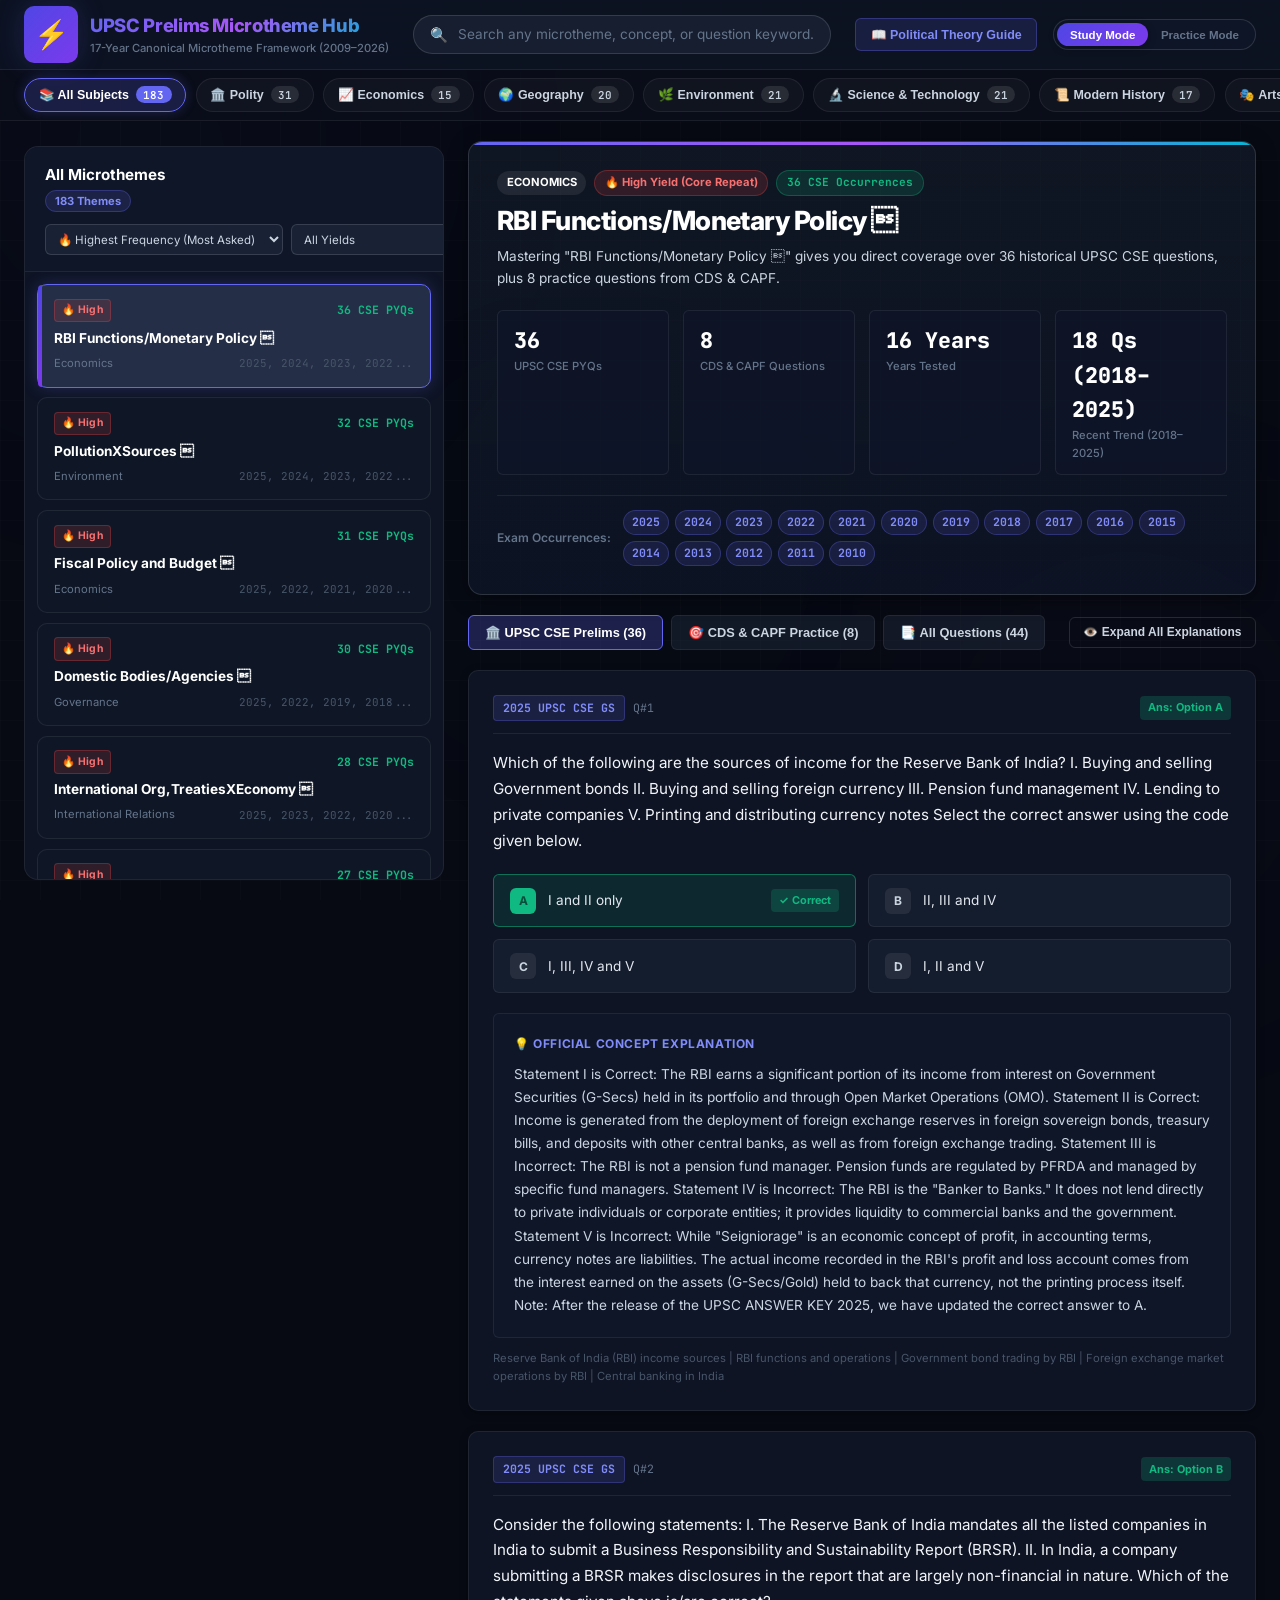
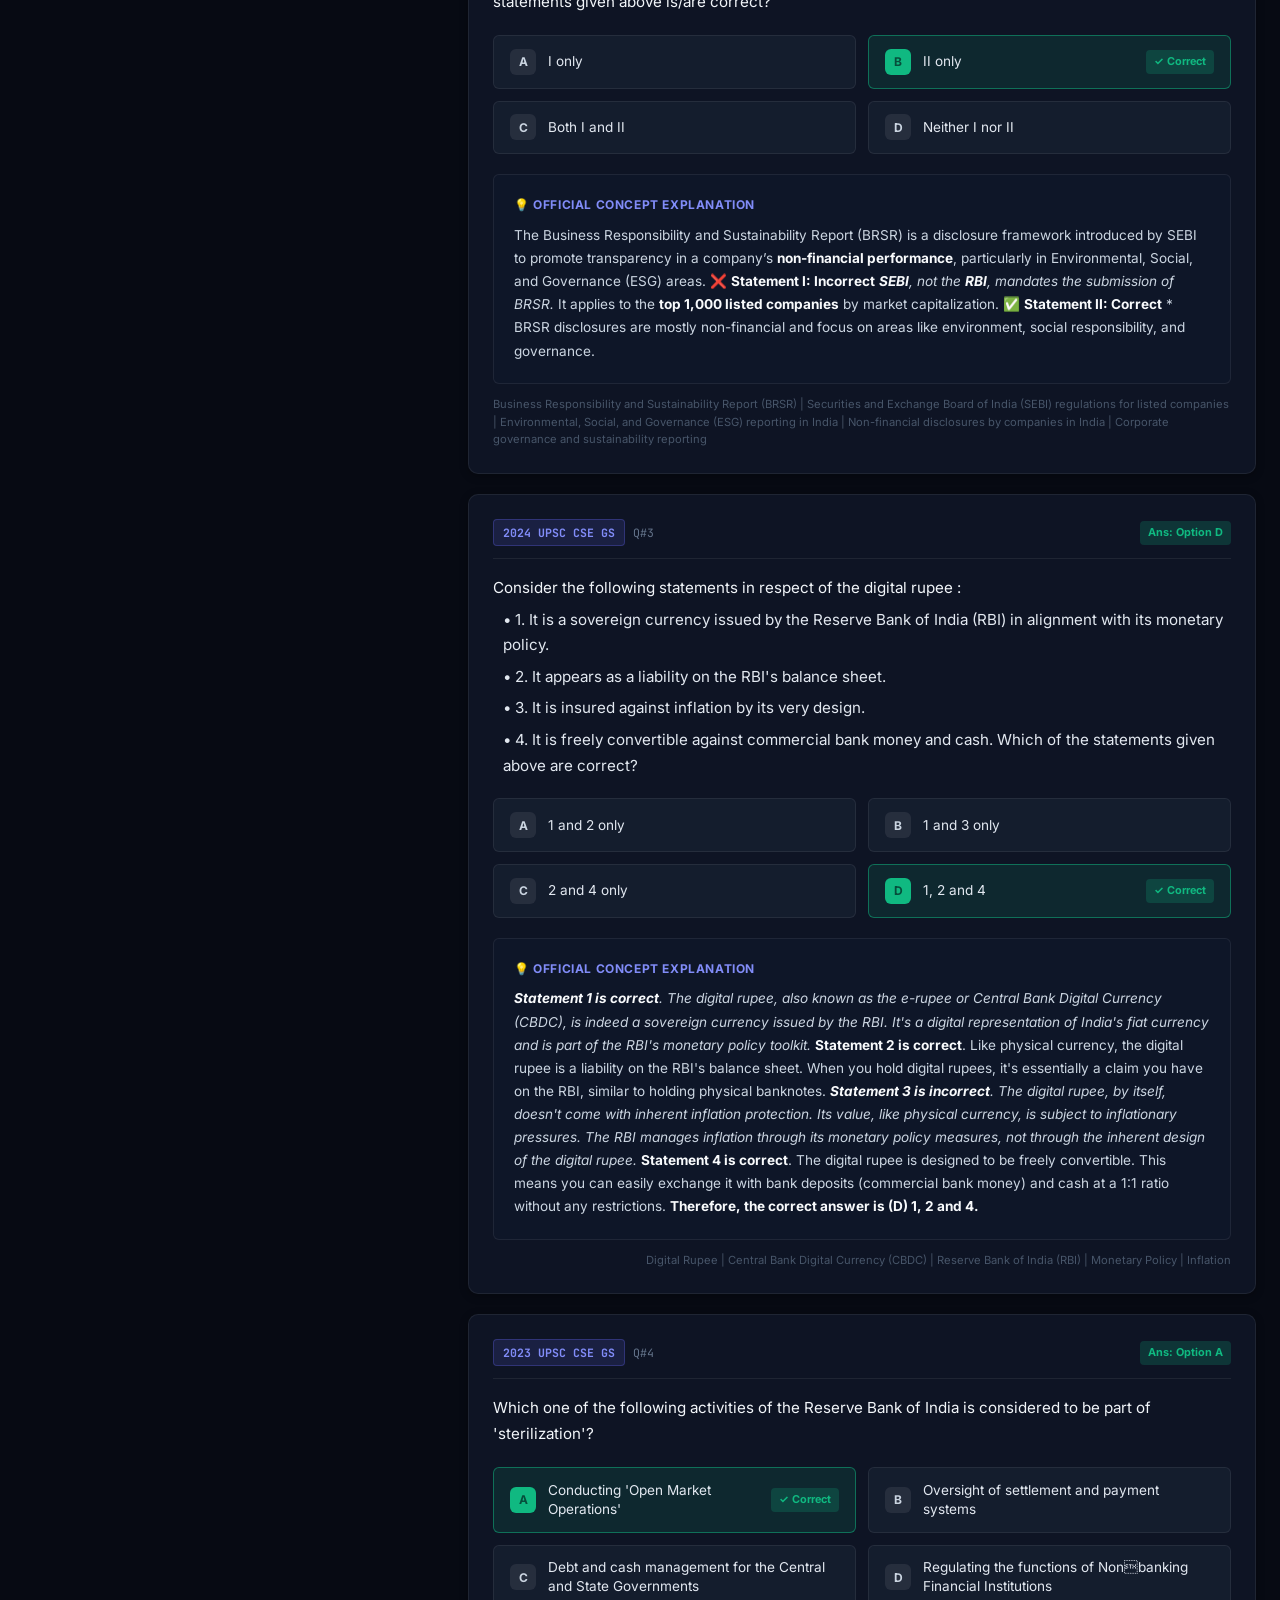
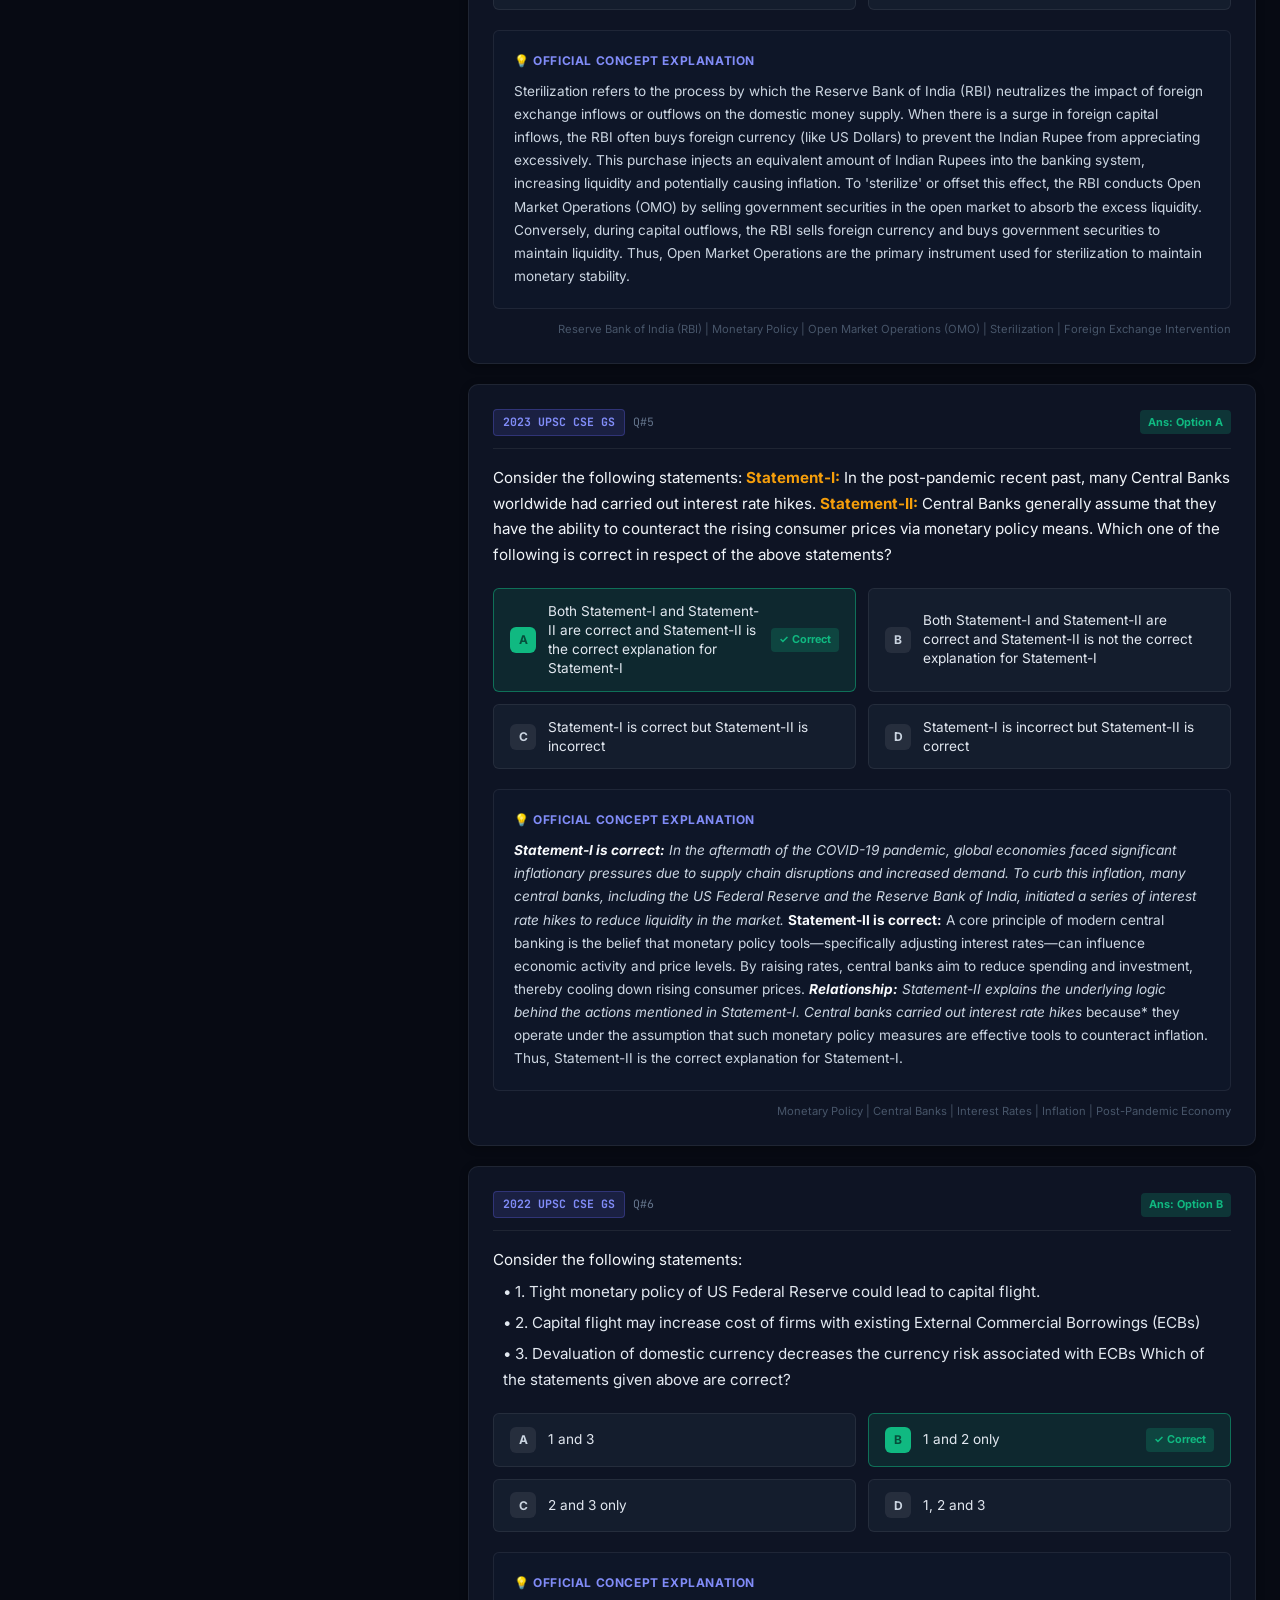
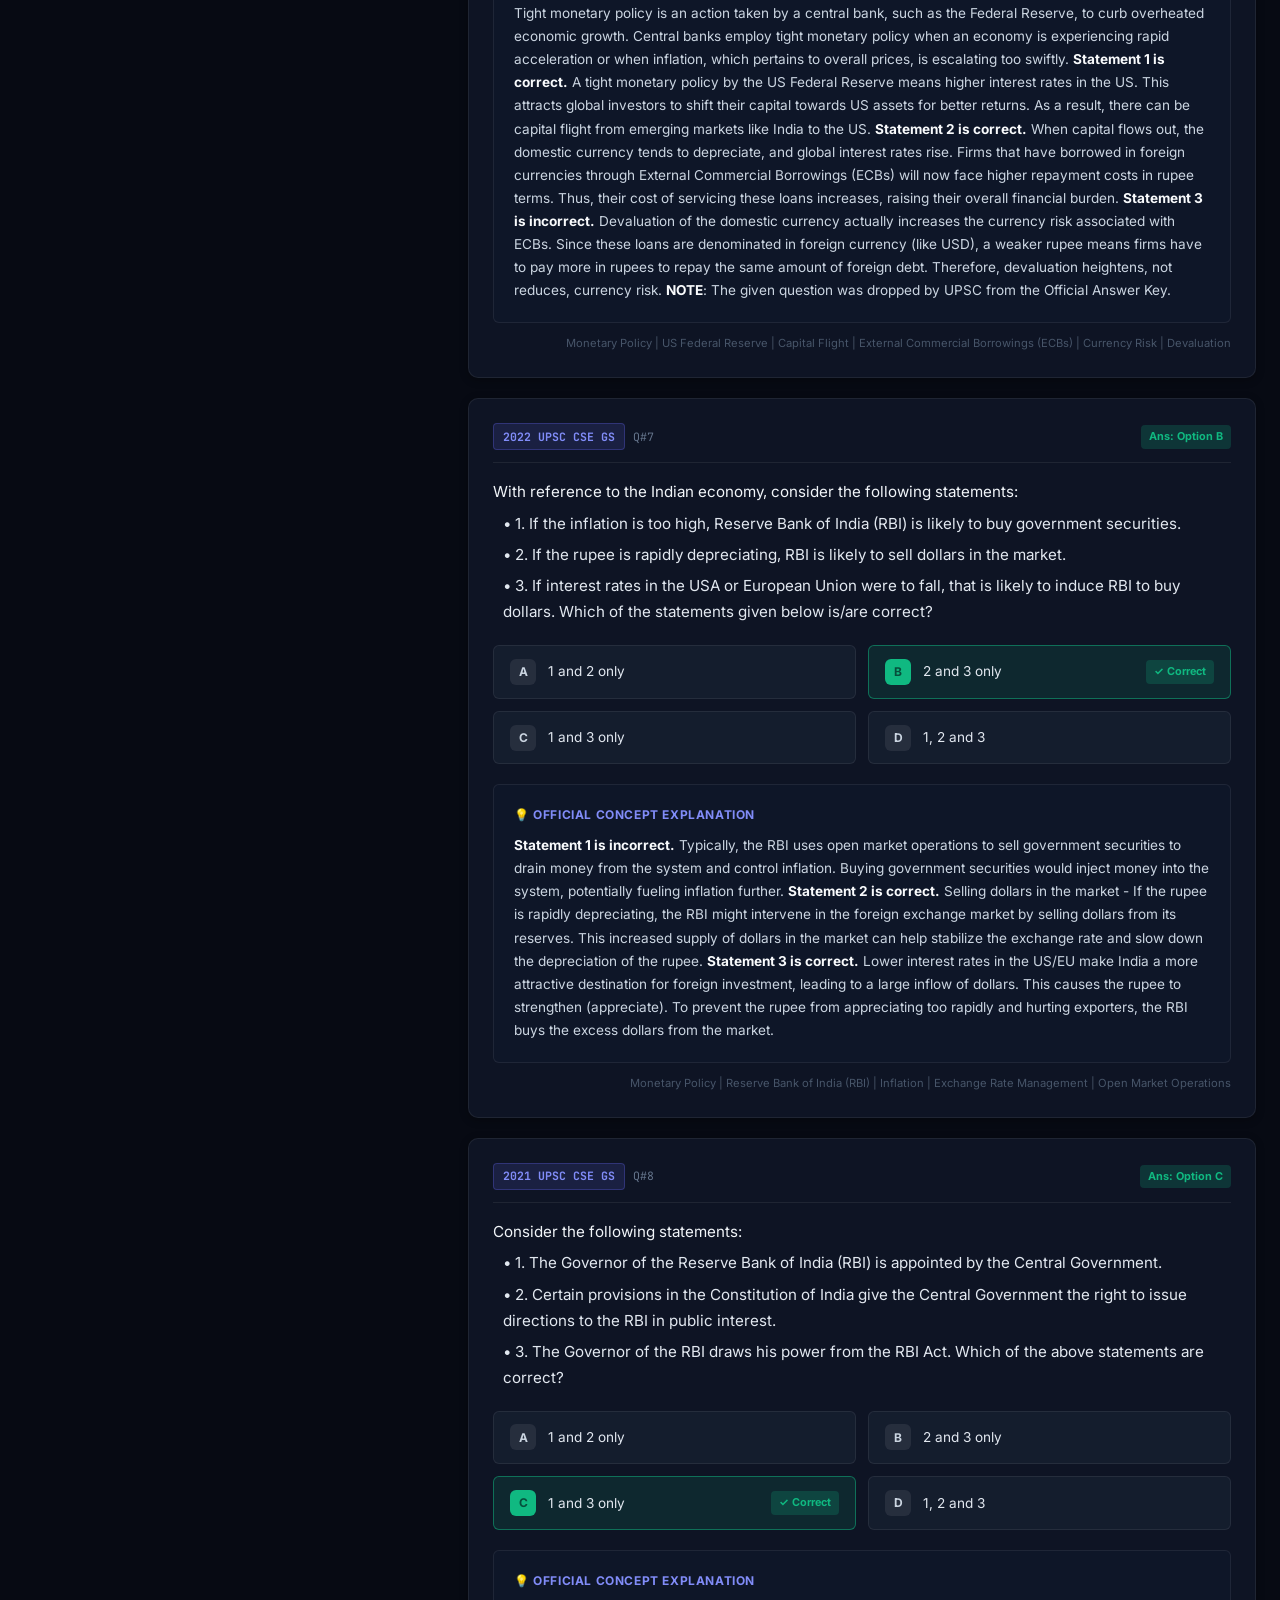
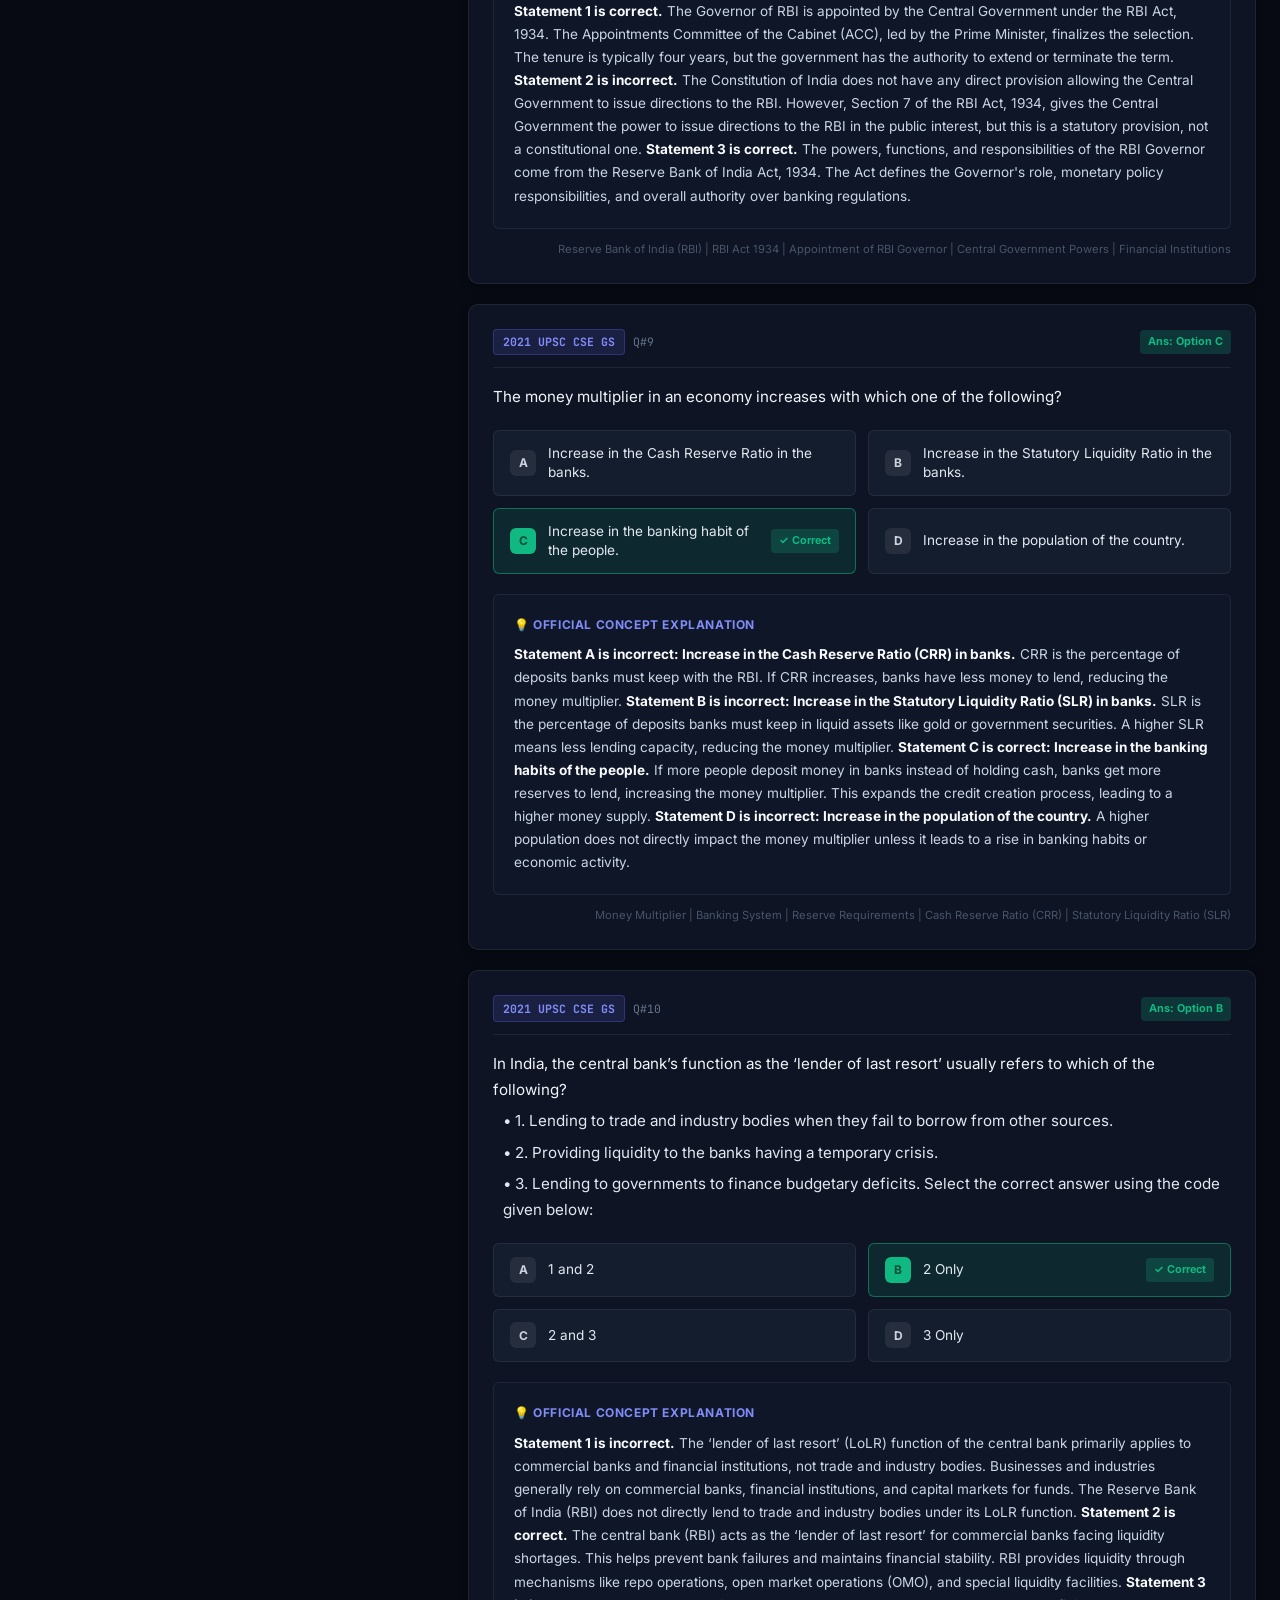
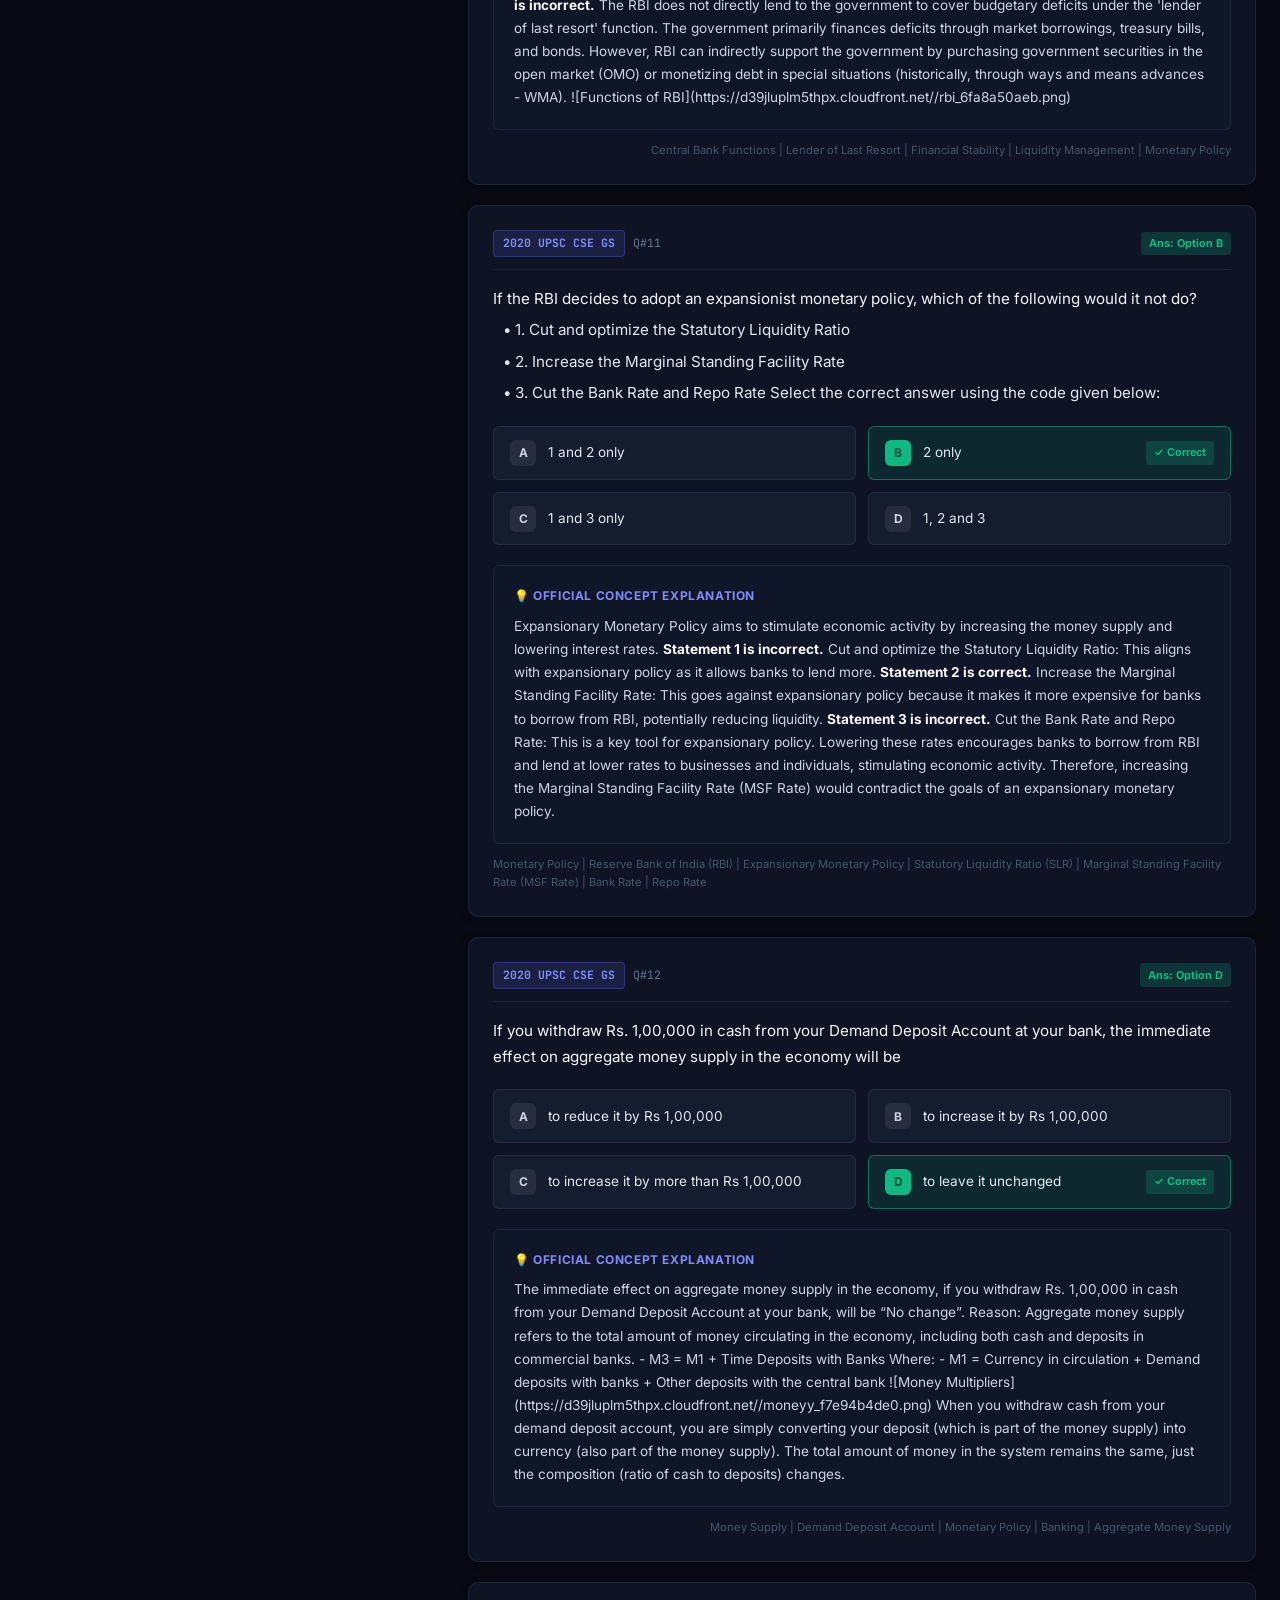
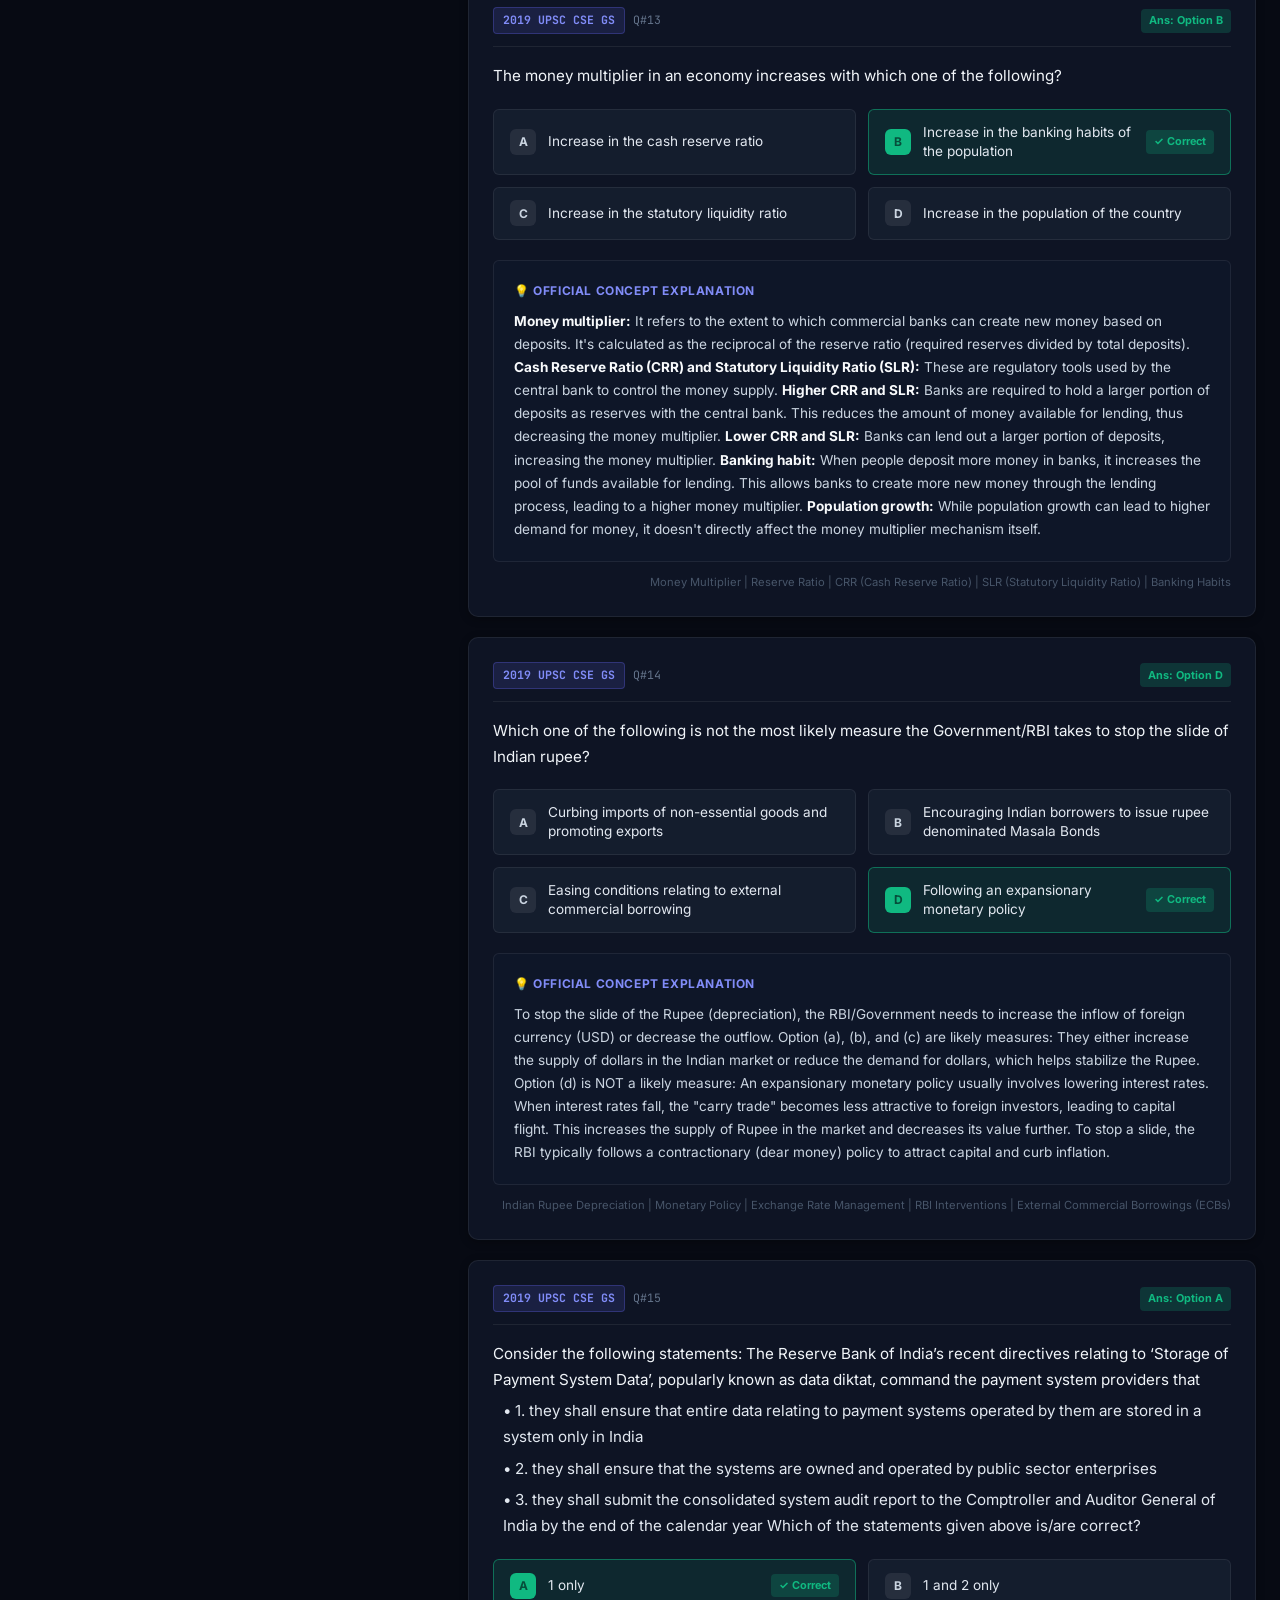
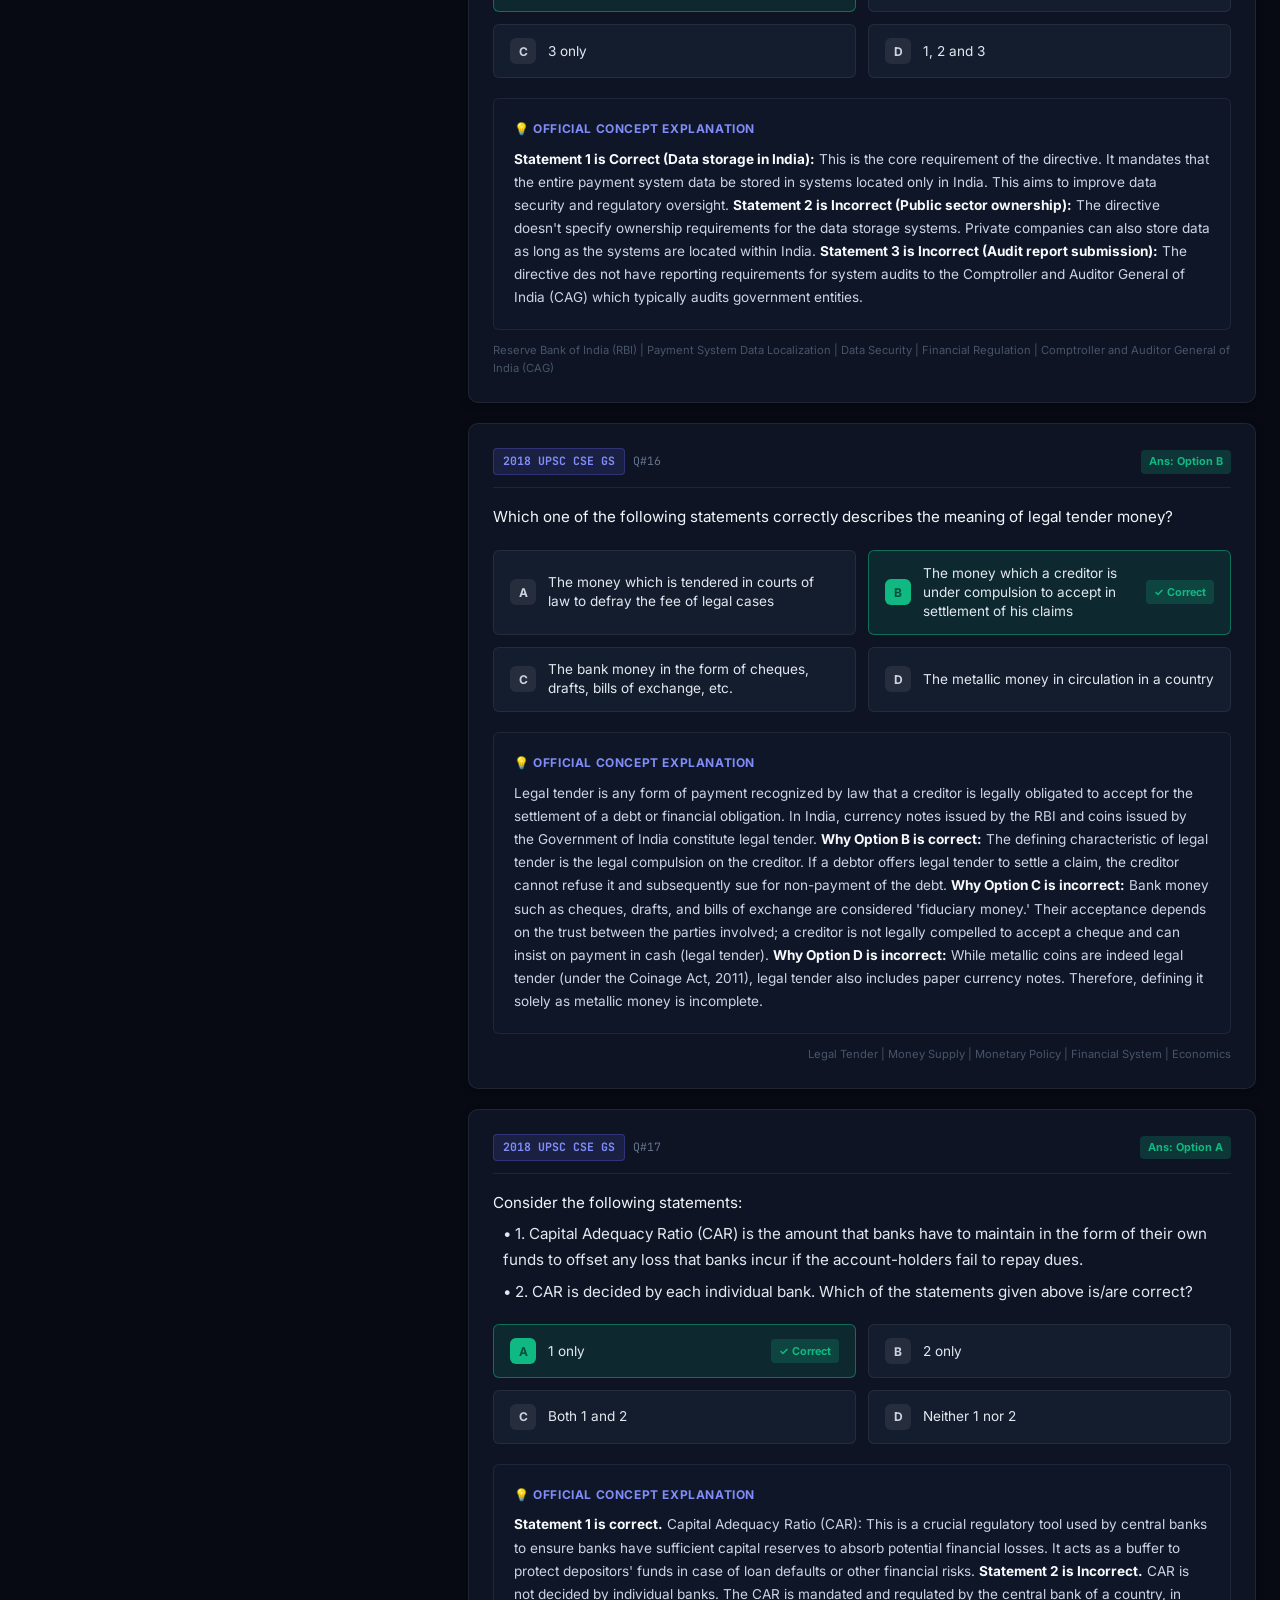
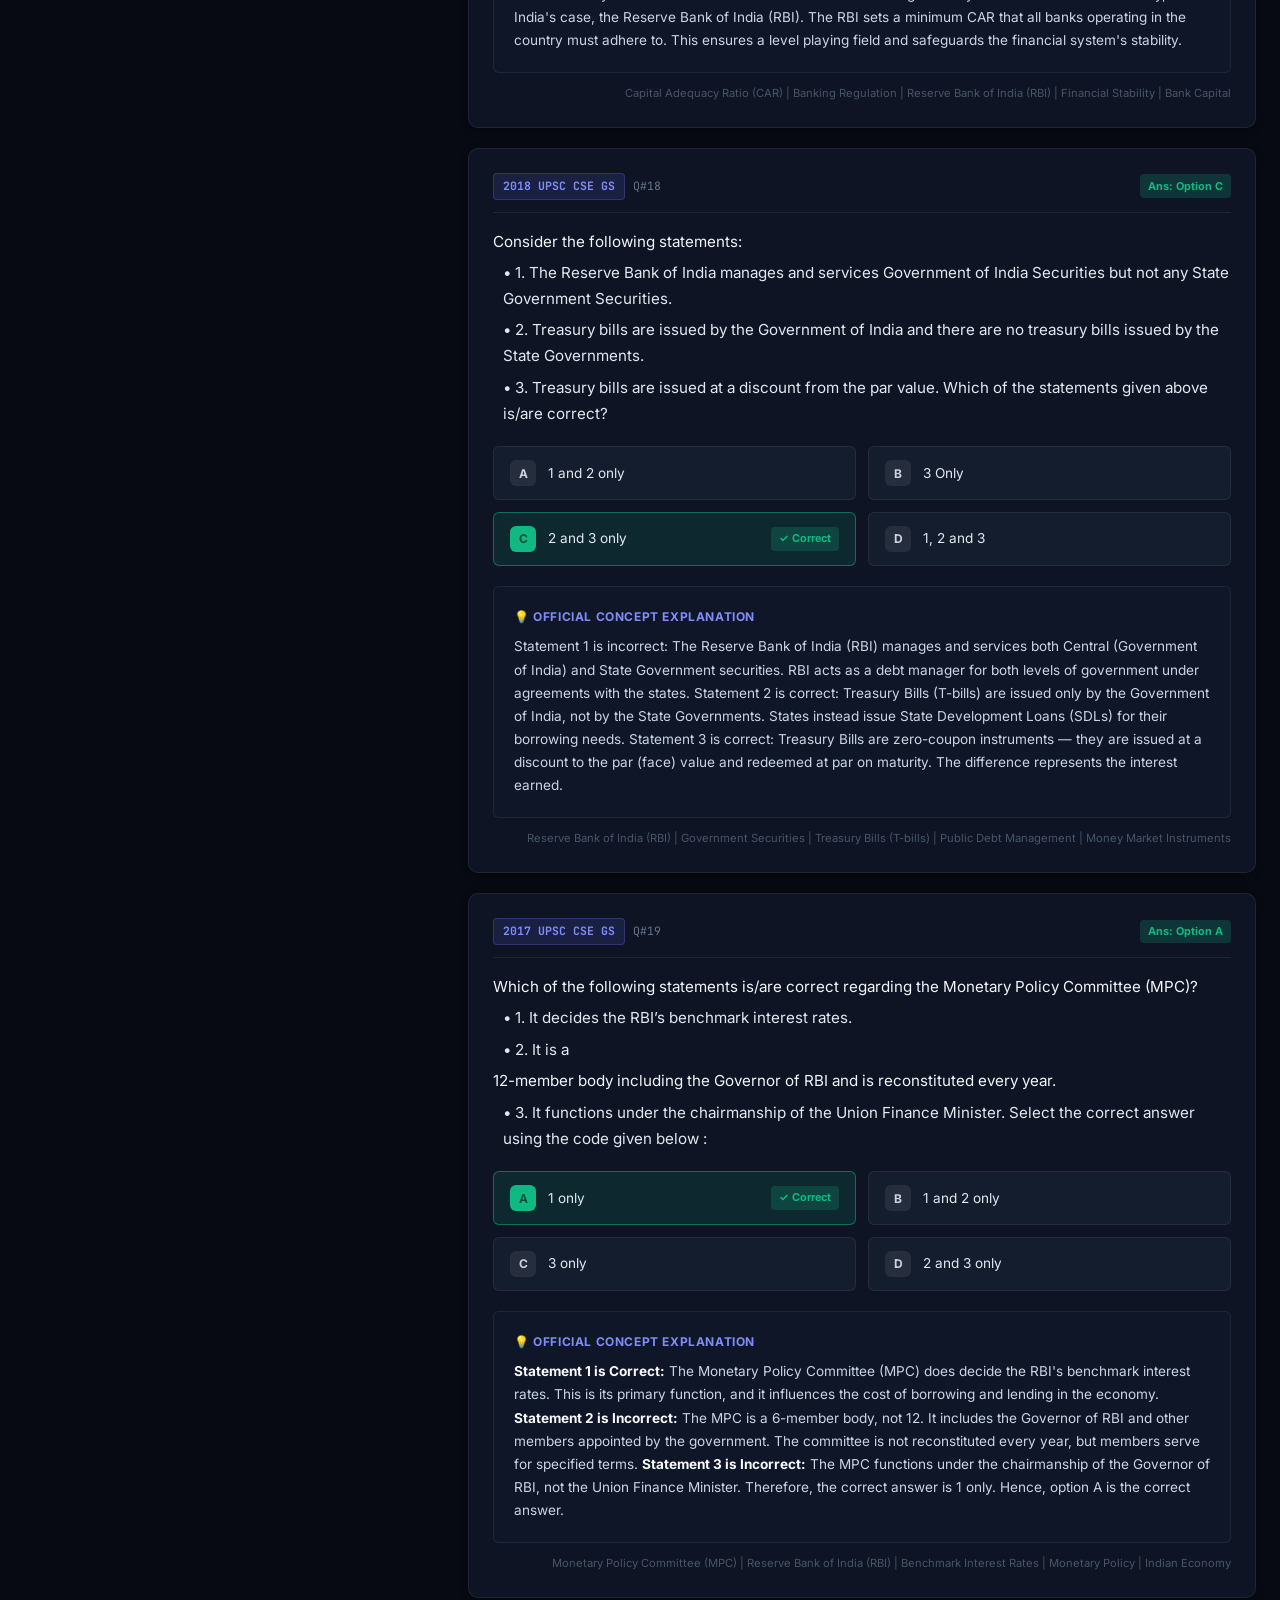
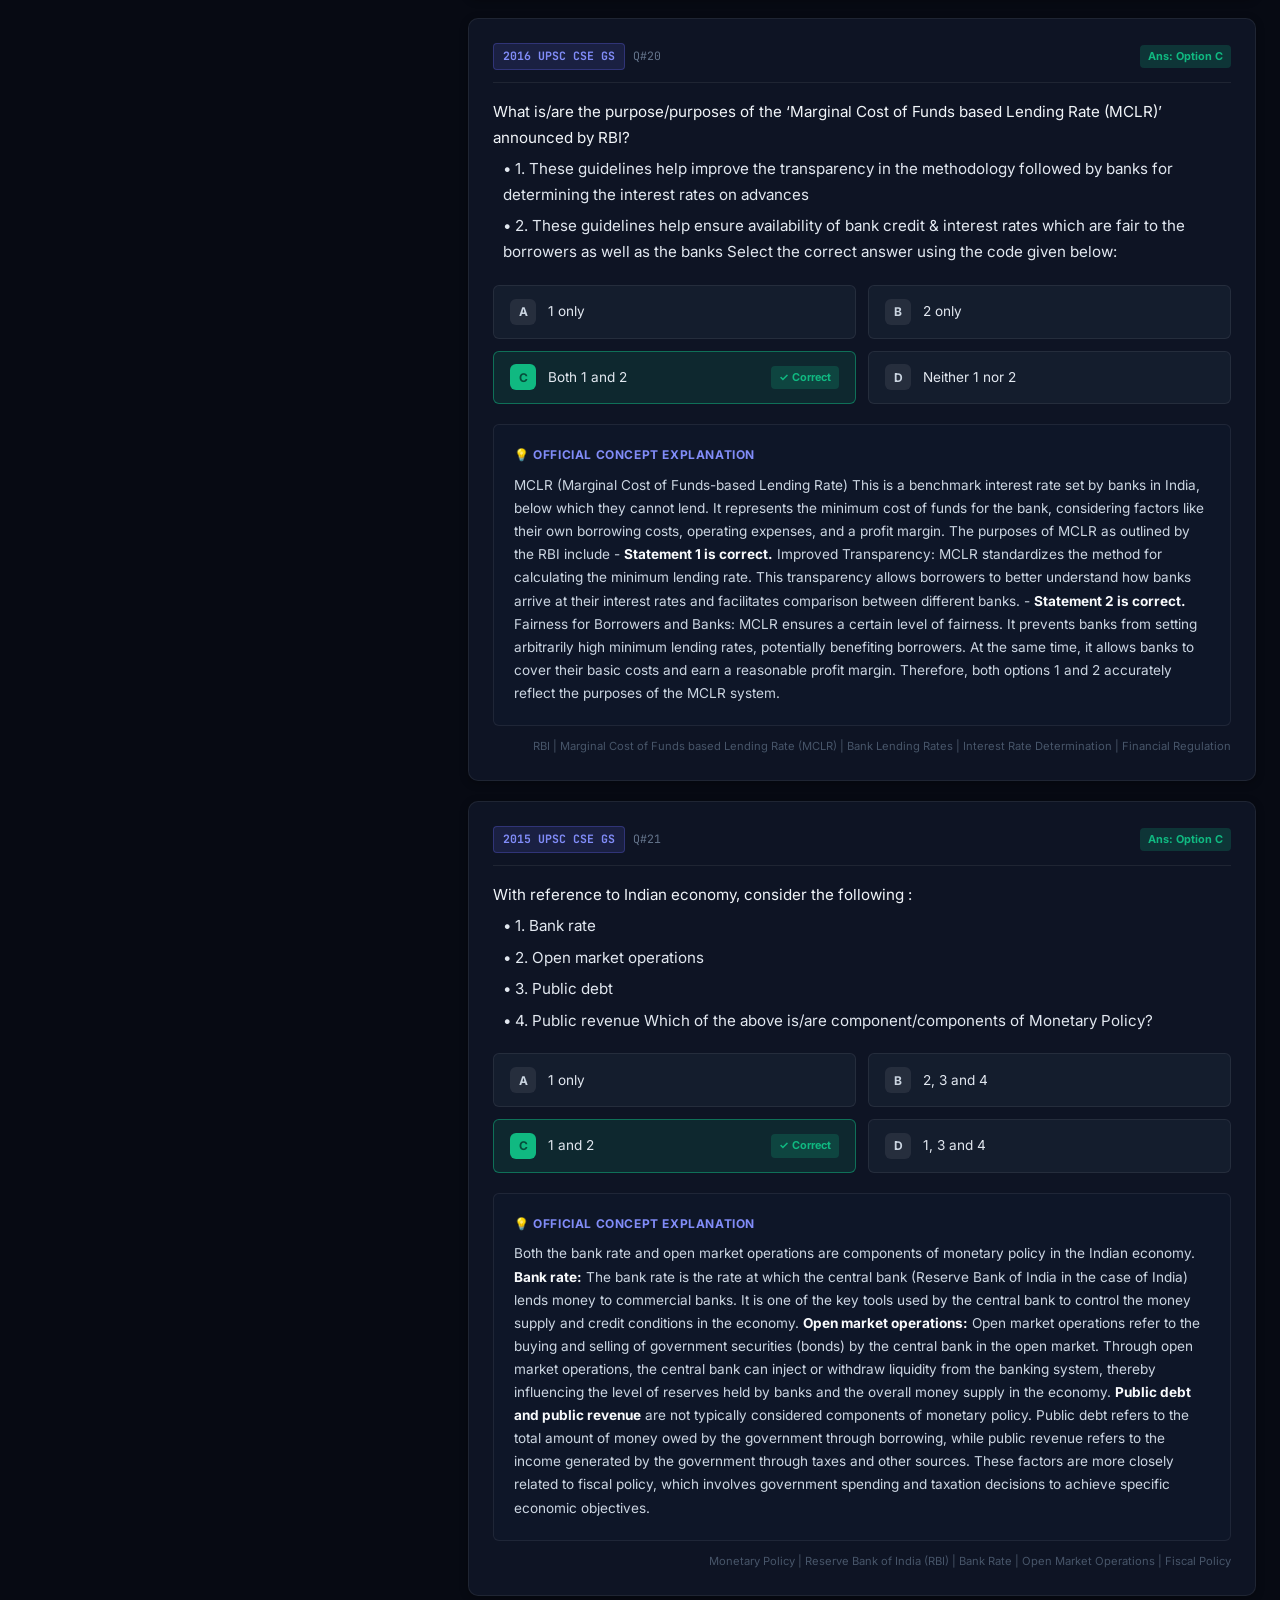
==== commit ffe2c8c7: "fix(mobile): enhance responsive layout, touch targets, and mobile microtheme navigation" ====
--- a/portal/index.html
+++ b/portal/index.html
@@ -58,11 +58,16 @@
         <div class="portal-layout">
             
             <!-- Left Pane: Microtheme List & Explorer -->
-            <aside class="sidebar-pane">
+            <aside class="sidebar-pane" id="sidebar-pane">
                 <div class="sidebar-header">
                     <div class="sidebar-header-top">
-                        <h2 class="sidebar-title" id="current-subject-title">All Microthemes</h2>
-                        <span class="theme-counter" id="theme-count-badge">183 Themes</span>
+                        <div class="sidebar-header-title-wrap">
+                            <h2 class="sidebar-title" id="current-subject-title">All Microthemes</h2>
+                            <span class="theme-counter" id="theme-count-badge">183 Themes</span>
+                        </div>
+                        <button class="mobile-collapse-btn" id="mobile-toggle-sidebar" aria-label="Toggle themes list">
+                            <span id="mobile-toggle-icon">▲ Collapse</span>
+                        </button>
                     </div>
 
                     <!-- Filter Controls -->
--- a/portal/style.css
+++ b/portal/style.css
@@ -1015,27 +1015,305 @@
     color: var(--accent-indigo-light);
 }
 
+/* Mobile Collapse Button */
+.mobile-collapse-btn {
+    display: none;
+    background: rgba(99, 102, 241, 0.15);
+    border: 1px solid rgba(99, 102, 241, 0.3);
+    color: var(--accent-indigo-light);
+    font-size: 0.72rem;
+    font-weight: 600;
+    padding: 0.35rem 0.75rem;
+    border-radius: var(--radius-sm);
+    cursor: pointer;
+}
+
 /* =======================================================
-   Responsive Breakpoints
+   Responsive Breakpoints (Mobile First & Adaptive)
    ======================================================= */
-@media (max-width: 1100px) {
+
+@media (max-width: 1024px) {
     .portal-layout {
         grid-template-columns: 1fr;
-    }
+        gap: 1.25rem;
+    }
+
     .sidebar-pane {
         position: static;
-        height: 400px;
+        height: auto;
+        max-height: 520px;
+        transition: max-height 0.3s ease;
+    }
+
+    .sidebar-pane.collapsed .microtheme-list,
+    .sidebar-pane.collapsed .sidebar-controls {
+        display: none;
+    }
+
+    .mobile-collapse-btn {
+        display: inline-flex;
+        align-items: center;
+        gap: 0.3rem;
+    }
+
+    .theme-hero-card {
+        padding: 1.35rem;
+    }
+
+    .theme-hero-title {
+        font-size: 1.35rem;
+    }
+
+    .hero-stats-row {
+        grid-template-columns: repeat(2, 1fr);
     }
 }
 
 @media (max-width: 768px) {
+    :root {
+        --header-height: auto;
+    }
+
+    .navbar {
+        height: auto;
+        padding: 0.6rem 0;
+    }
+
     .nav-container {
         flex-direction: column;
-        height: auto;
+        align-items: stretch;
+        gap: 0.75rem;
+        padding: 0 1rem;
+    }
+
+    .nav-brand {
+        justify-content: center;
+    }
+
+    .brand-icon {
+        font-size: 1.35rem;
+        padding: 0.3rem 0.5rem;
+    }
+
+    .brand-title {
+        font-size: 1.05rem;
+    }
+
+    .nav-center {
+        max-width: 100%;
+    }
+
+    .global-search-box {
+        padding: 0.4rem 0.85rem;
+    }
+
+    .global-search-box input {
+        font-size: 0.82rem;
+    }
+
+    .nav-actions {
+        justify-content: space-between;
+        width: 100%;
+    }
+
+    .nav-btn {
+        font-size: 0.72rem;
+        padding: 0.4rem 0.7rem;
+    }
+
+    .mode-btn {
+        font-size: 0.68rem;
+        padding: 0.3rem 0.65rem;
+    }
+
+    .subject-container {
+        padding: 0.4rem 1rem;
+        gap: 0.45rem;
+    }
+
+    .subject-tab {
+        padding: 0.35rem 0.7rem;
+        font-size: 0.72rem;
+    }
+
+    .portal-main {
         padding: 1rem;
     }
+
+    .sidebar-pane {
+        max-height: 440px;
+    }
+
+    .sidebar-controls {
+        grid-template-columns: 1fr;
+    }
+
+    .portal-select {
+        padding: 0.45rem;
+        font-size: 0.75rem;
+    }
+
+    .theme-hero-card {
+        padding: 1.15rem;
+    }
+
+    .theme-hero-title {
+        font-size: 1.2rem;
+    }
+
+    .theme-hero-desc {
+        font-size: 0.8rem;
+        line-height: 1.5;
+    }
+
     .hero-stats-row {
         grid-template-columns: 1fr 1fr;
+        gap: 0.5rem;
+    }
+
+    .hero-stat-box {
+        padding: 0.6rem 0.75rem;
+    }
+
+    .hsb-num {
+        font-size: 1.15rem;
+    }
+
+    .hsb-label {
+        font-size: 0.65rem;
+    }
+
+    .question-tabs-row {
+        flex-direction: column;
+        align-items: stretch;
+        gap: 0.75rem;
+    }
+
+    .q-tabs {
+        width: 100%;
+        overflow-x: auto;
+        padding-bottom: 0.25rem;
+        scrollbar-width: none;
+    }
+
+    .q-tabs::-webkit-scrollbar {
+        display: none;
+    }
+
+    .q-tab {
+        font-size: 0.72rem;
+        padding: 0.45rem 0.75rem;
+        white-space: nowrap;
+        flex-shrink: 0;
+    }
+
+    .toggle-all-exp-btn {
+        width: 100%;
+        text-align: center;
+        padding: 0.5rem;
+    }
+
+    .question-card-portal {
+        padding: 1.15rem;
+    }
+
+    .qc-header {
+        flex-direction: column;
+        align-items: flex-start;
+        gap: 0.4rem;
+    }
+
+    .qc-badges {
+        flex-wrap: wrap;
+    }
+
+    .qc-question-body {
+        font-size: 0.88rem;
+        line-height: 1.6;
+    }
+
+    .qc-options-grid {
+        grid-template-columns: 1fr;
+        gap: 0.6rem;
+    }
+
+    .qc-option {
+        padding: 0.7rem 0.85rem;
+        min-height: 48px; /* Touch-friendly tap target */
+    }
+
+    .qc-option-badge {
+        width: 24px;
+        height: 24px;
+        font-size: 0.7rem;
+    }
+
+    .qc-option-text {
+        font-size: 0.82rem;
+    }
+
+    .qc-explanation-box {
+        padding: 1rem;
+    }
+
+    .qc-exp-content {
+        font-size: 0.8rem;
+        line-height: 1.6;
+    }
+
+    .qc-action-bar {
+        flex-direction: column;
+        align-items: stretch;
+        gap: 0.5rem;
+    }
+
+    .btn-toggle-answer {
+        width: 100%;
+        text-align: center;
+        padding: 0.55rem;
+    }
+
+    /* Modal Mobile */
+    .modal-backdrop {
+        padding: 0.75rem;
+    }
+
+    .modal-dialog {
+        max-height: 95vh;
+        border-radius: var(--radius-md);
+    }
+
+    .modal-header {
+        padding: 1rem;
+    }
+
+    .modal-title {
+        font-size: 0.95rem;
+    }
+
+    .modal-body {
+        padding: 1rem;
+        font-size: 0.82rem;
+        line-height: 1.65;
+    }
+}
+
+@media (max-width: 480px) {
+    .brand-subtitle {
+        display: none;
+    }
+
+    .theme-hero-badges {
+        flex-wrap: wrap;
+    }
+
+    .yt-pills {
+        gap: 0.25rem;
+    }
+
+    .yt-pill {
+        font-size: 0.65rem;
+        padding: 0.1rem 0.4rem;
     }
 }
 
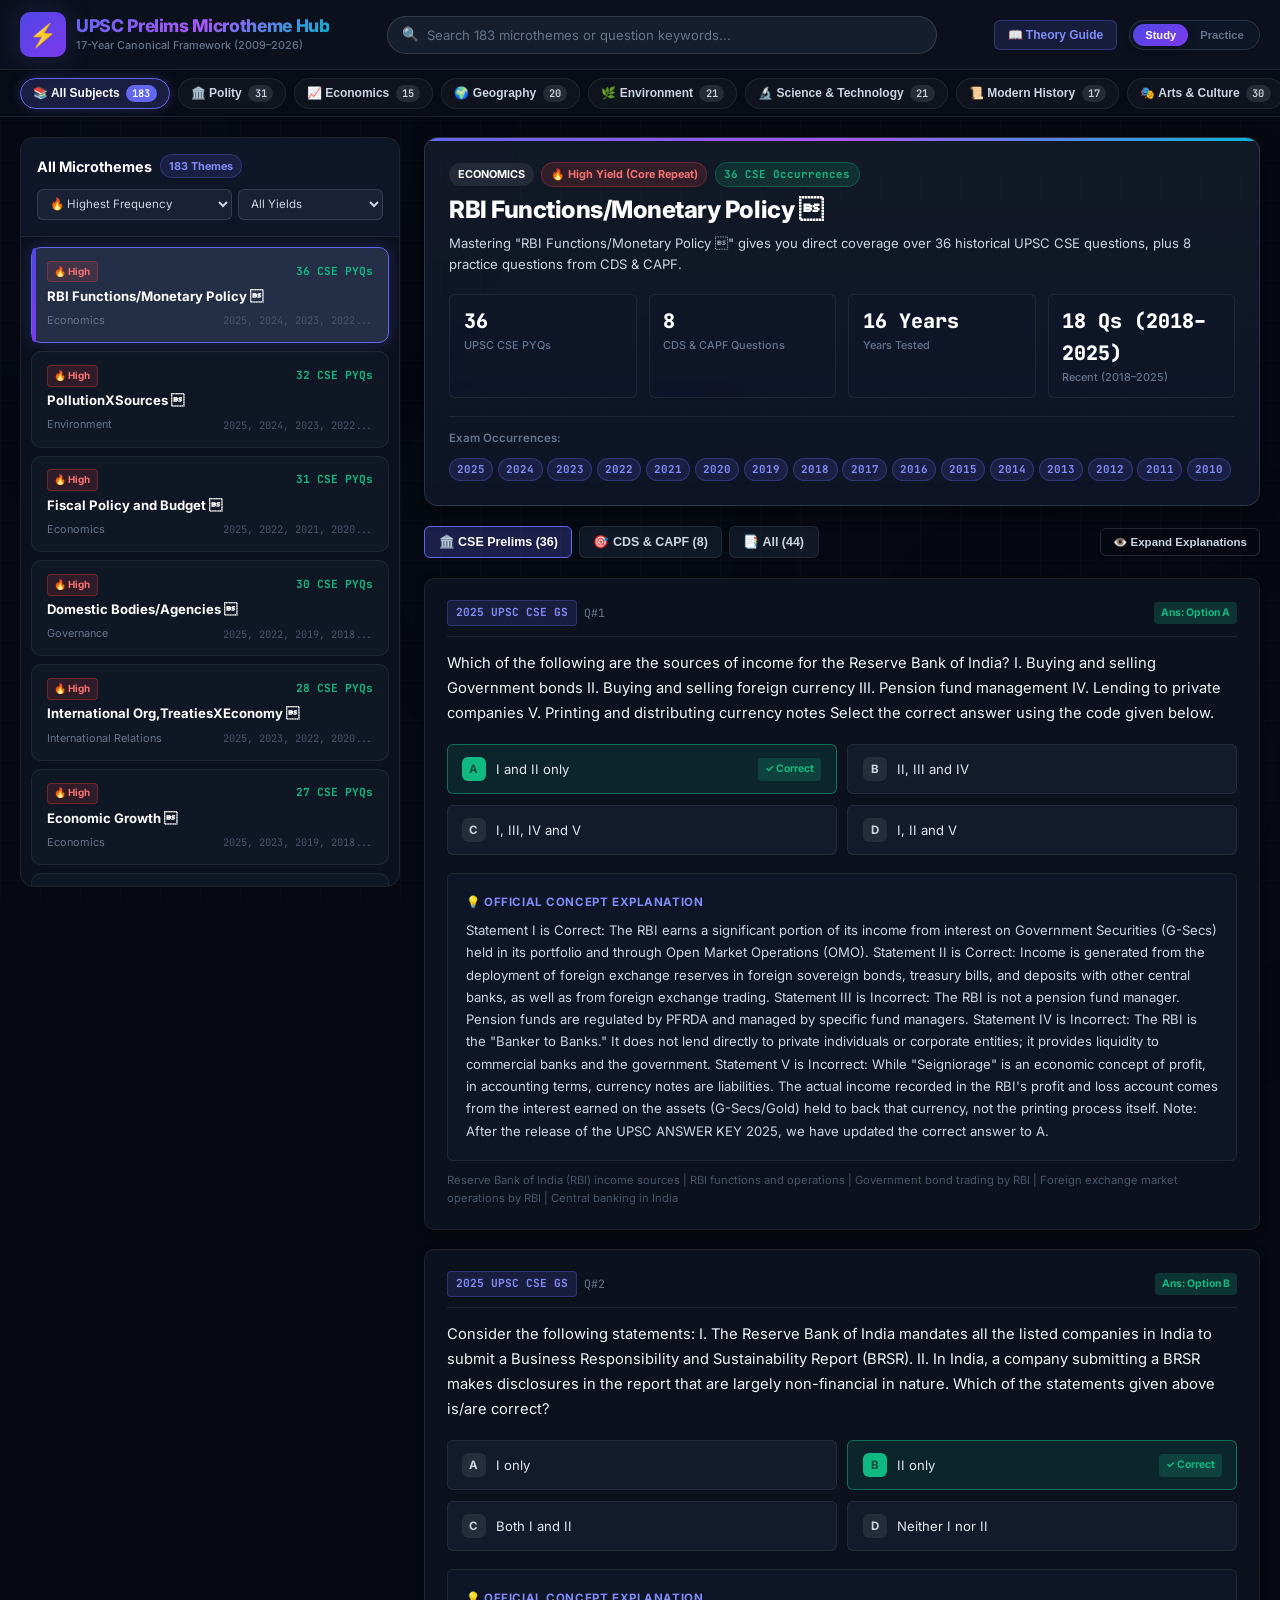
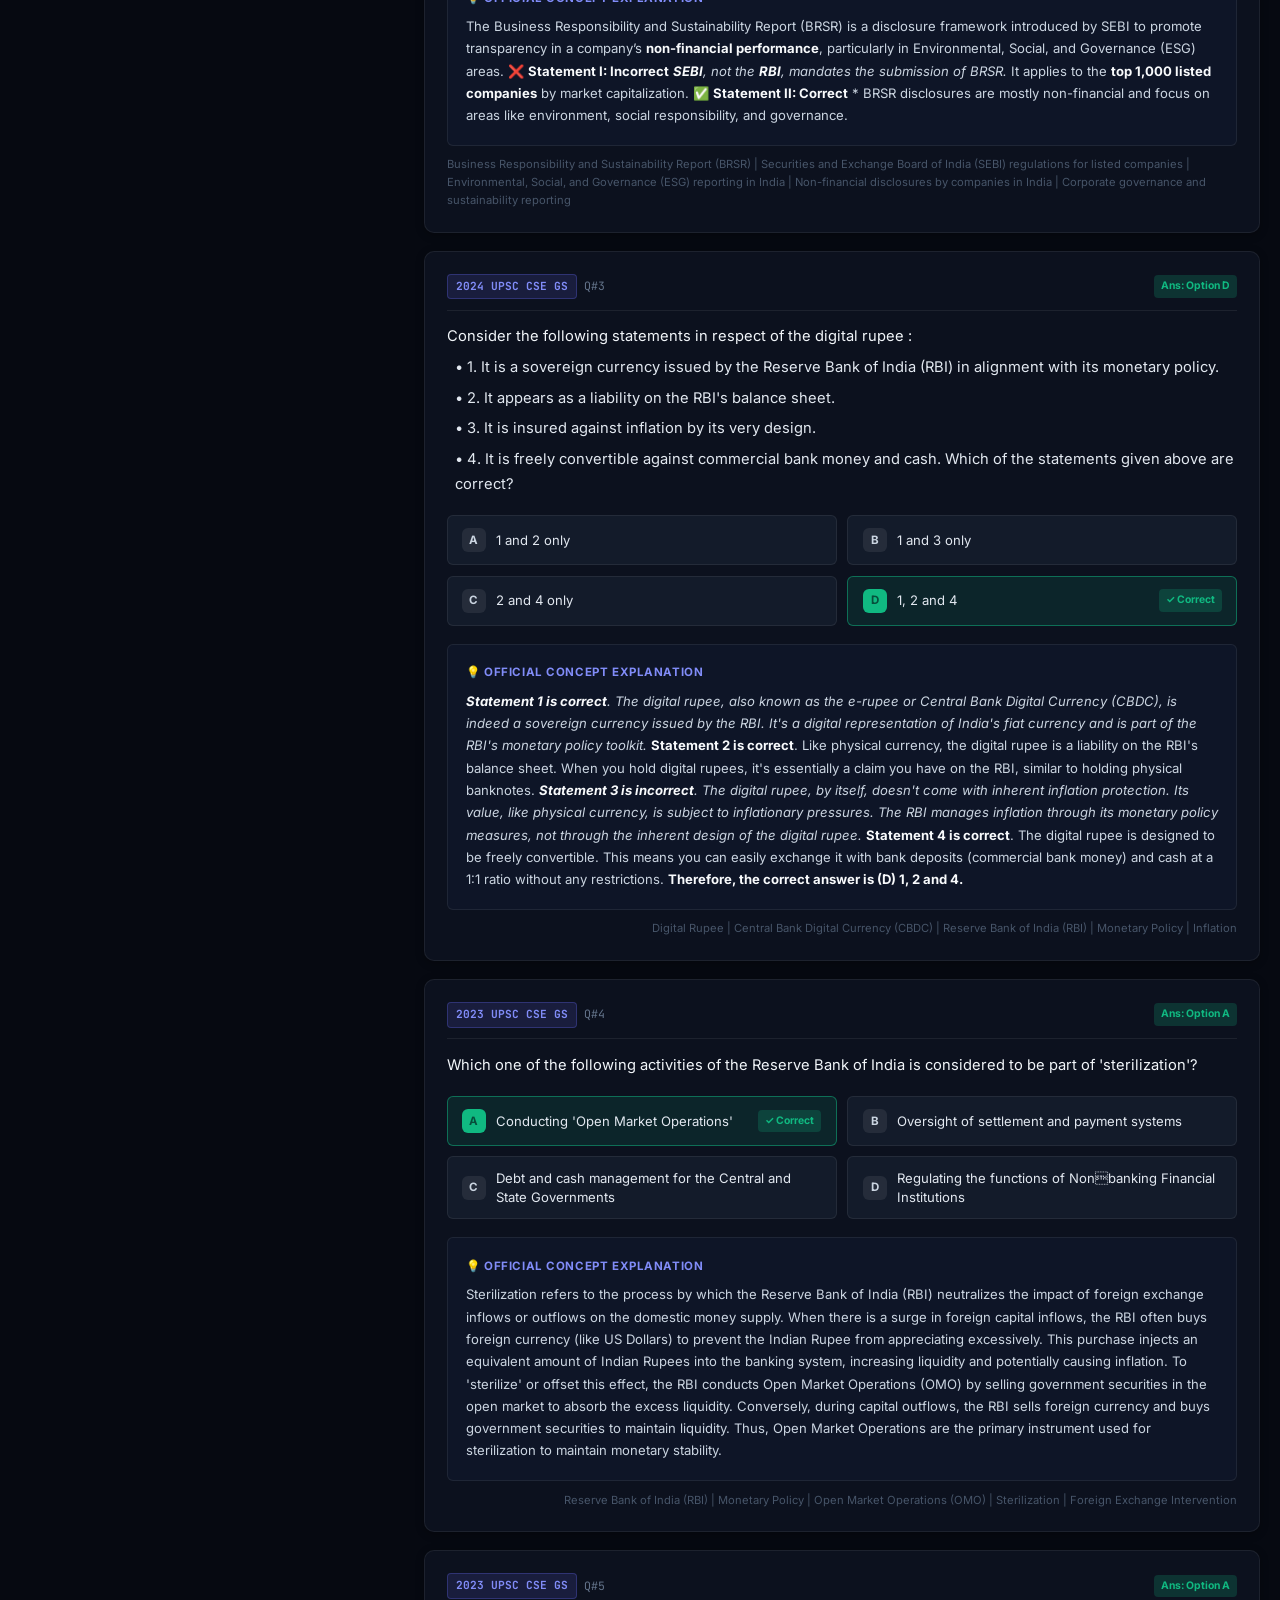
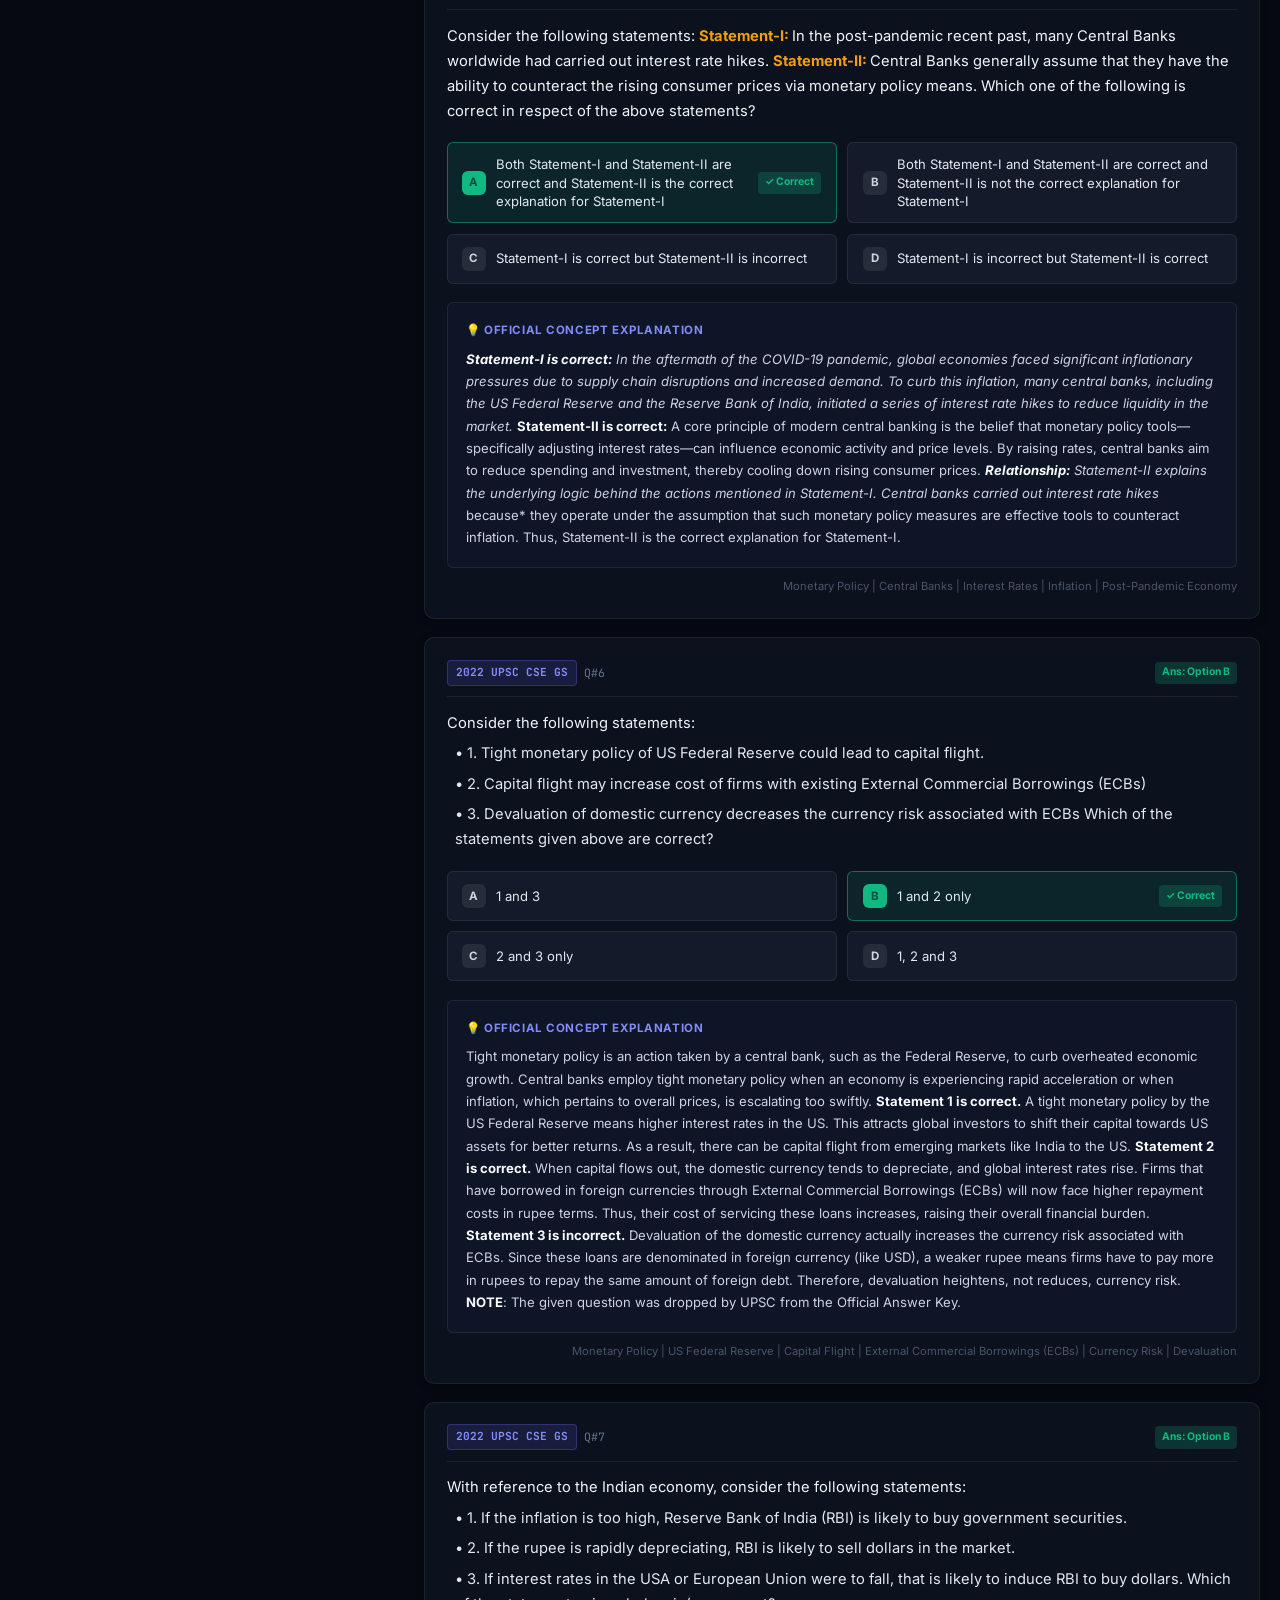
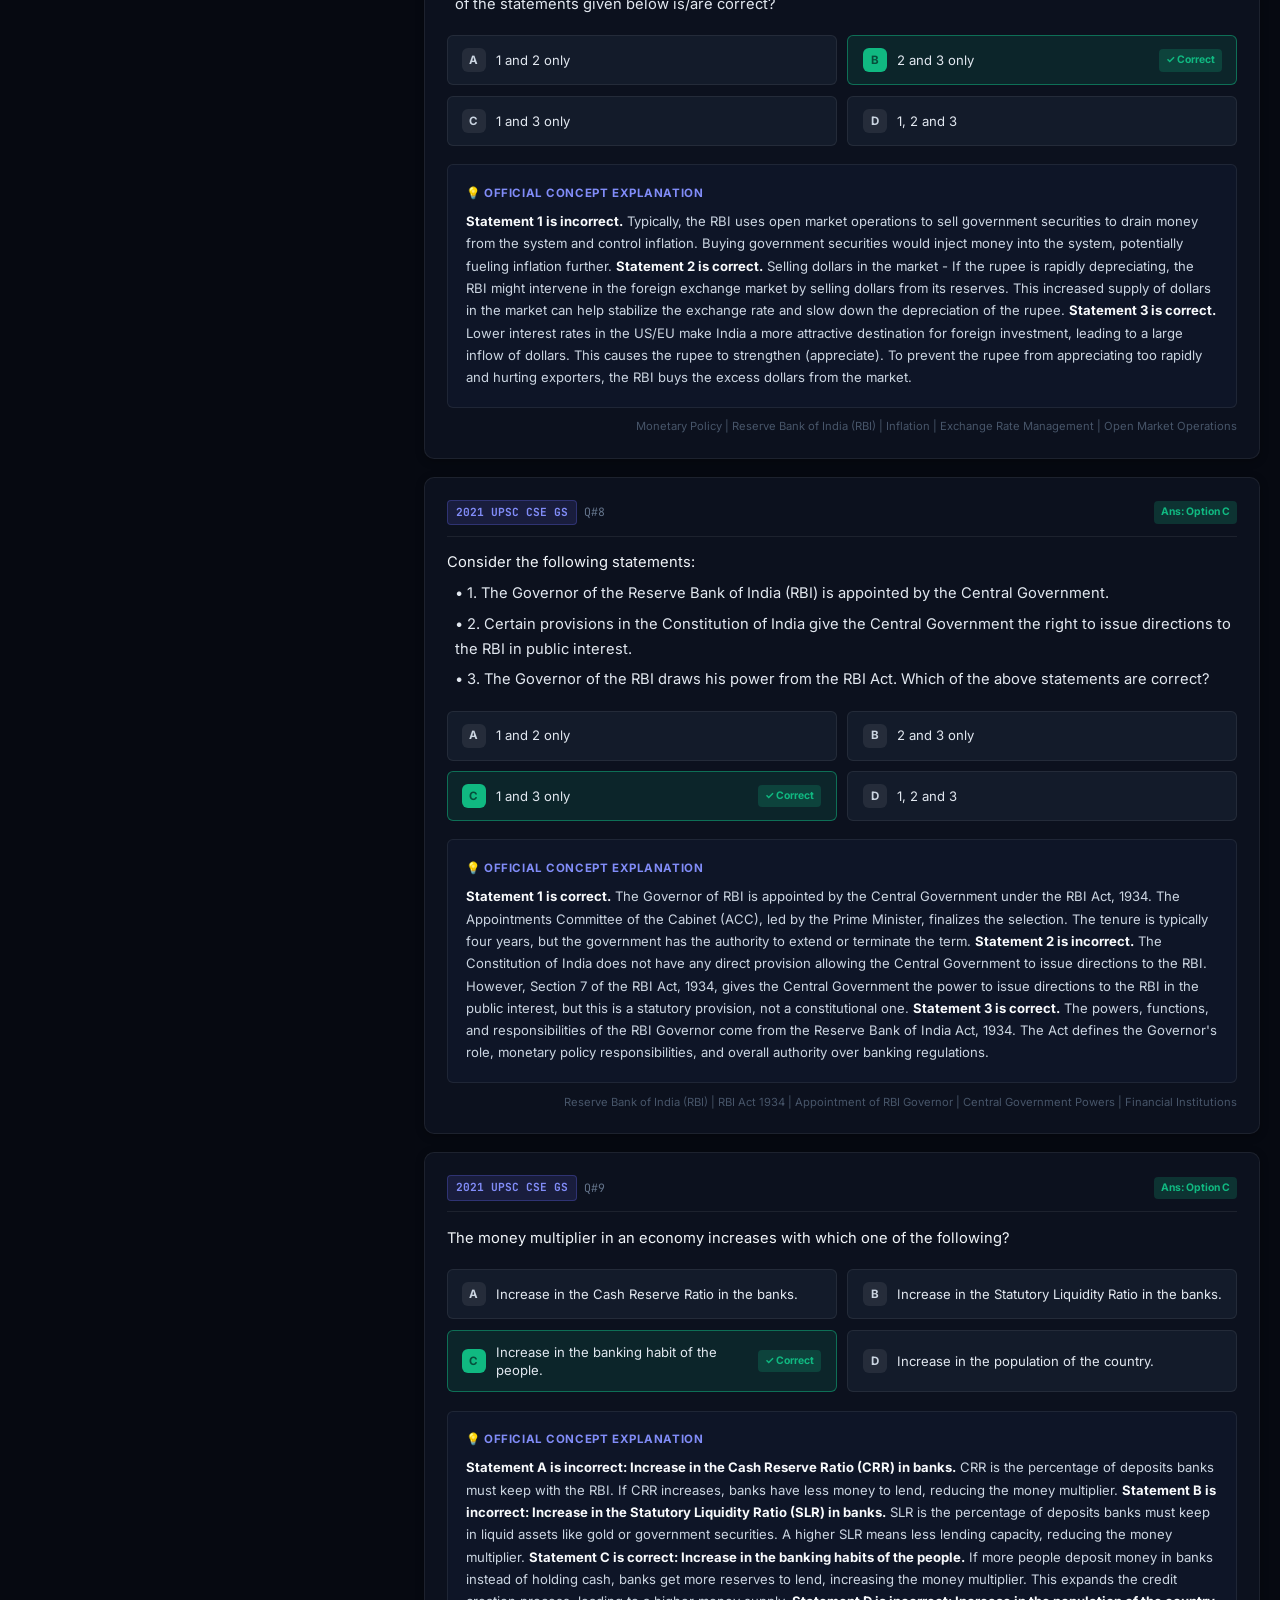
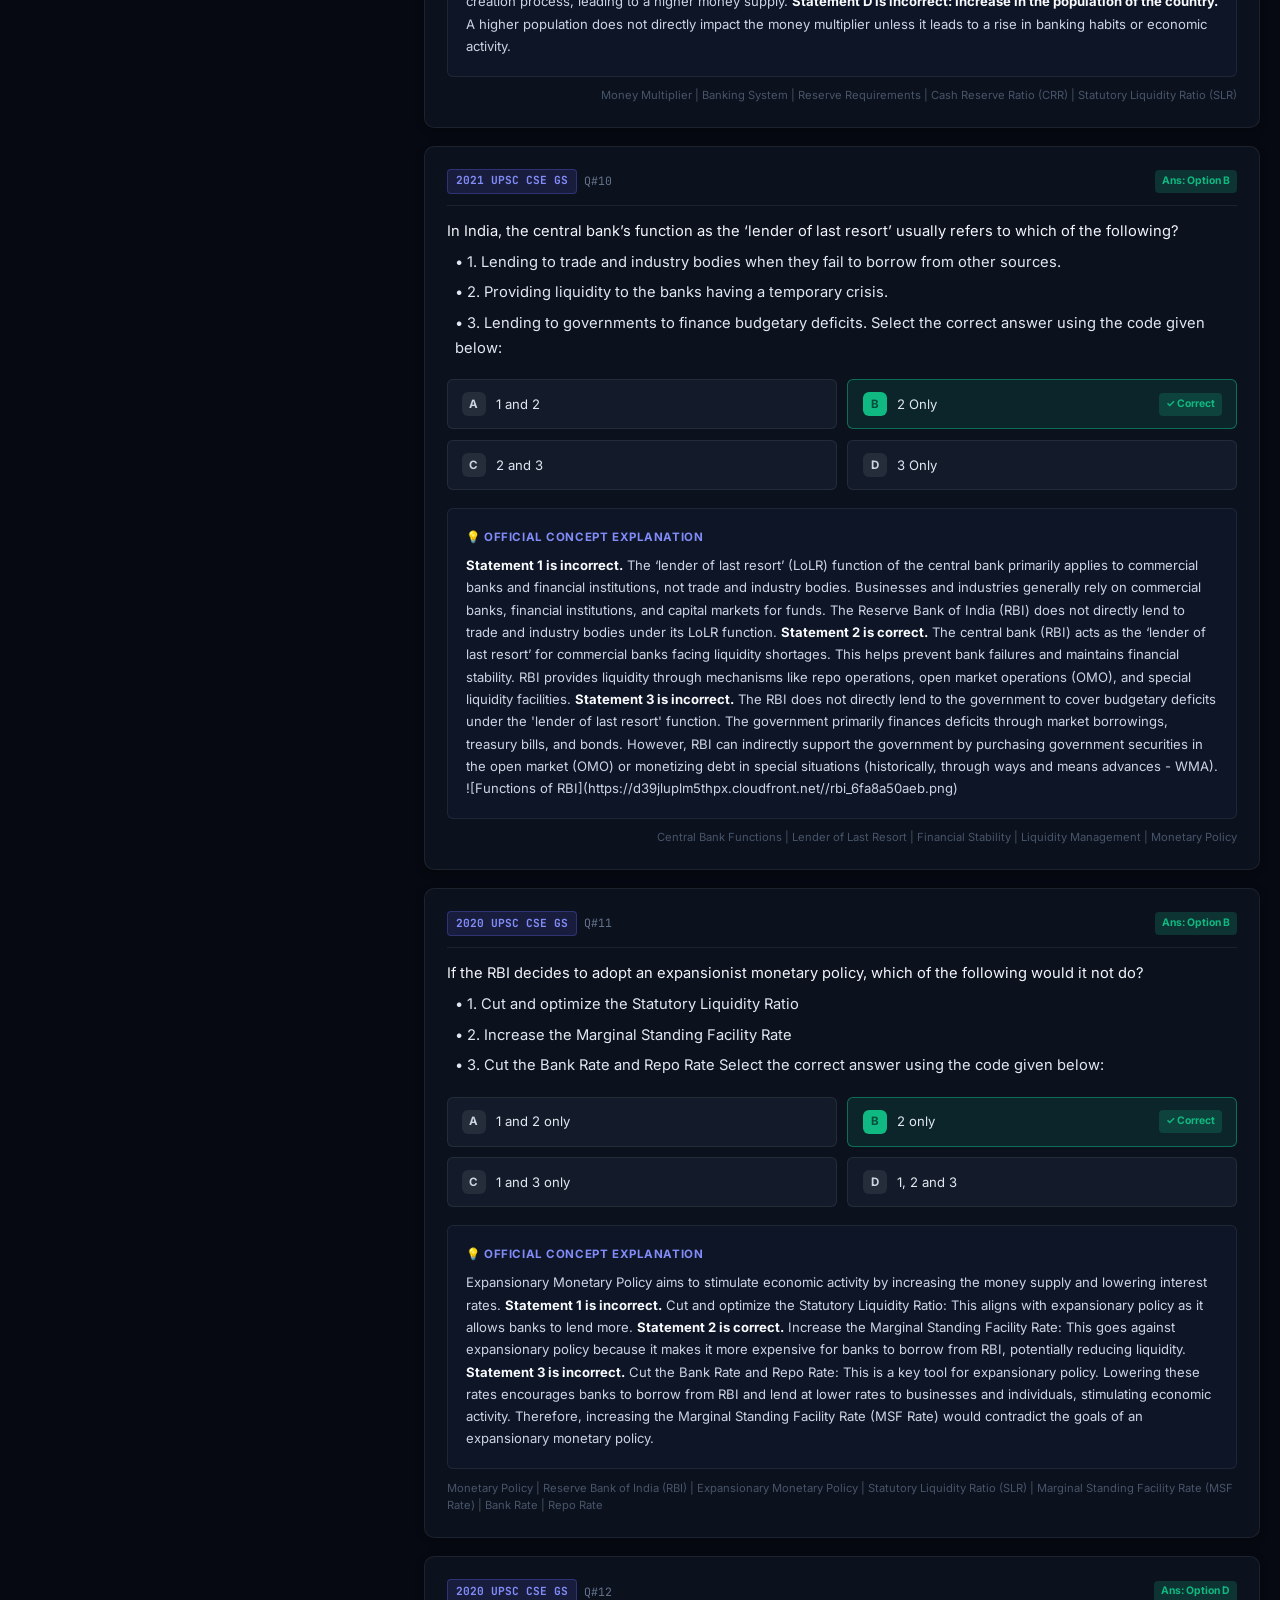
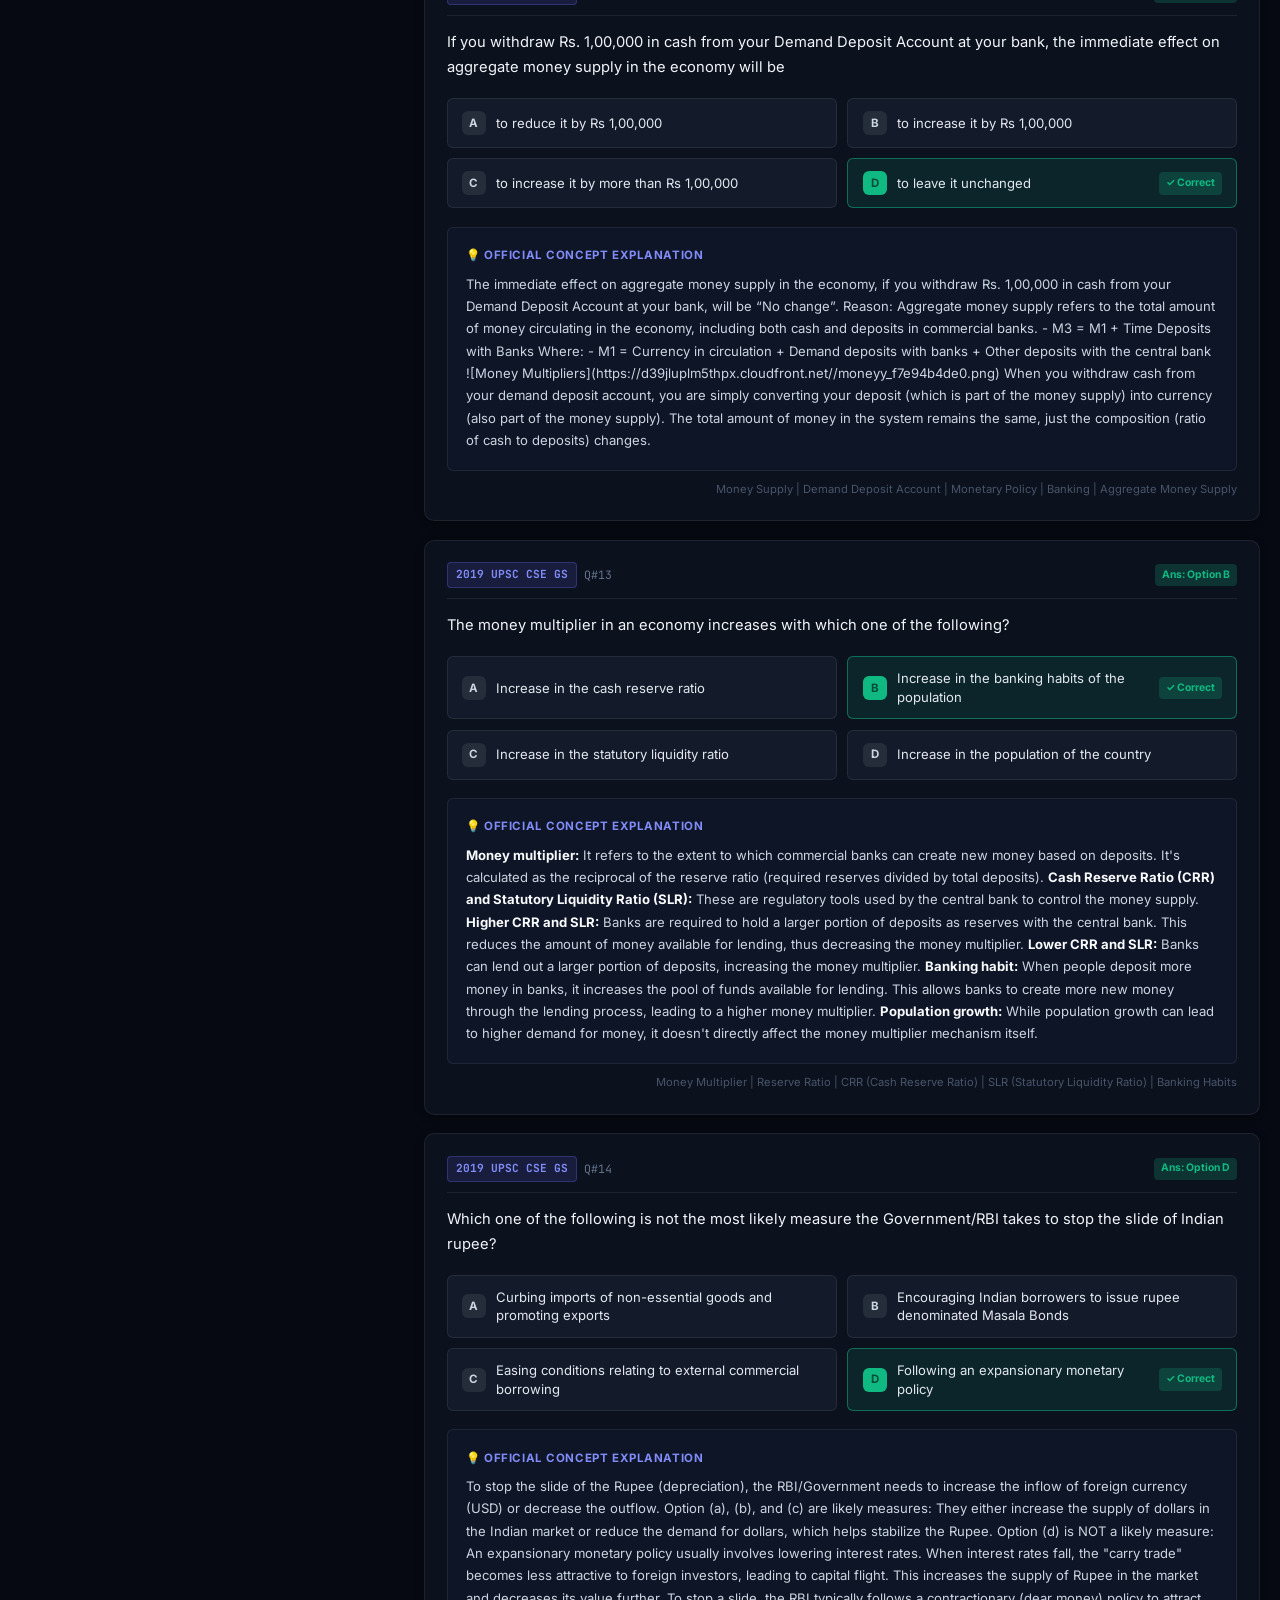
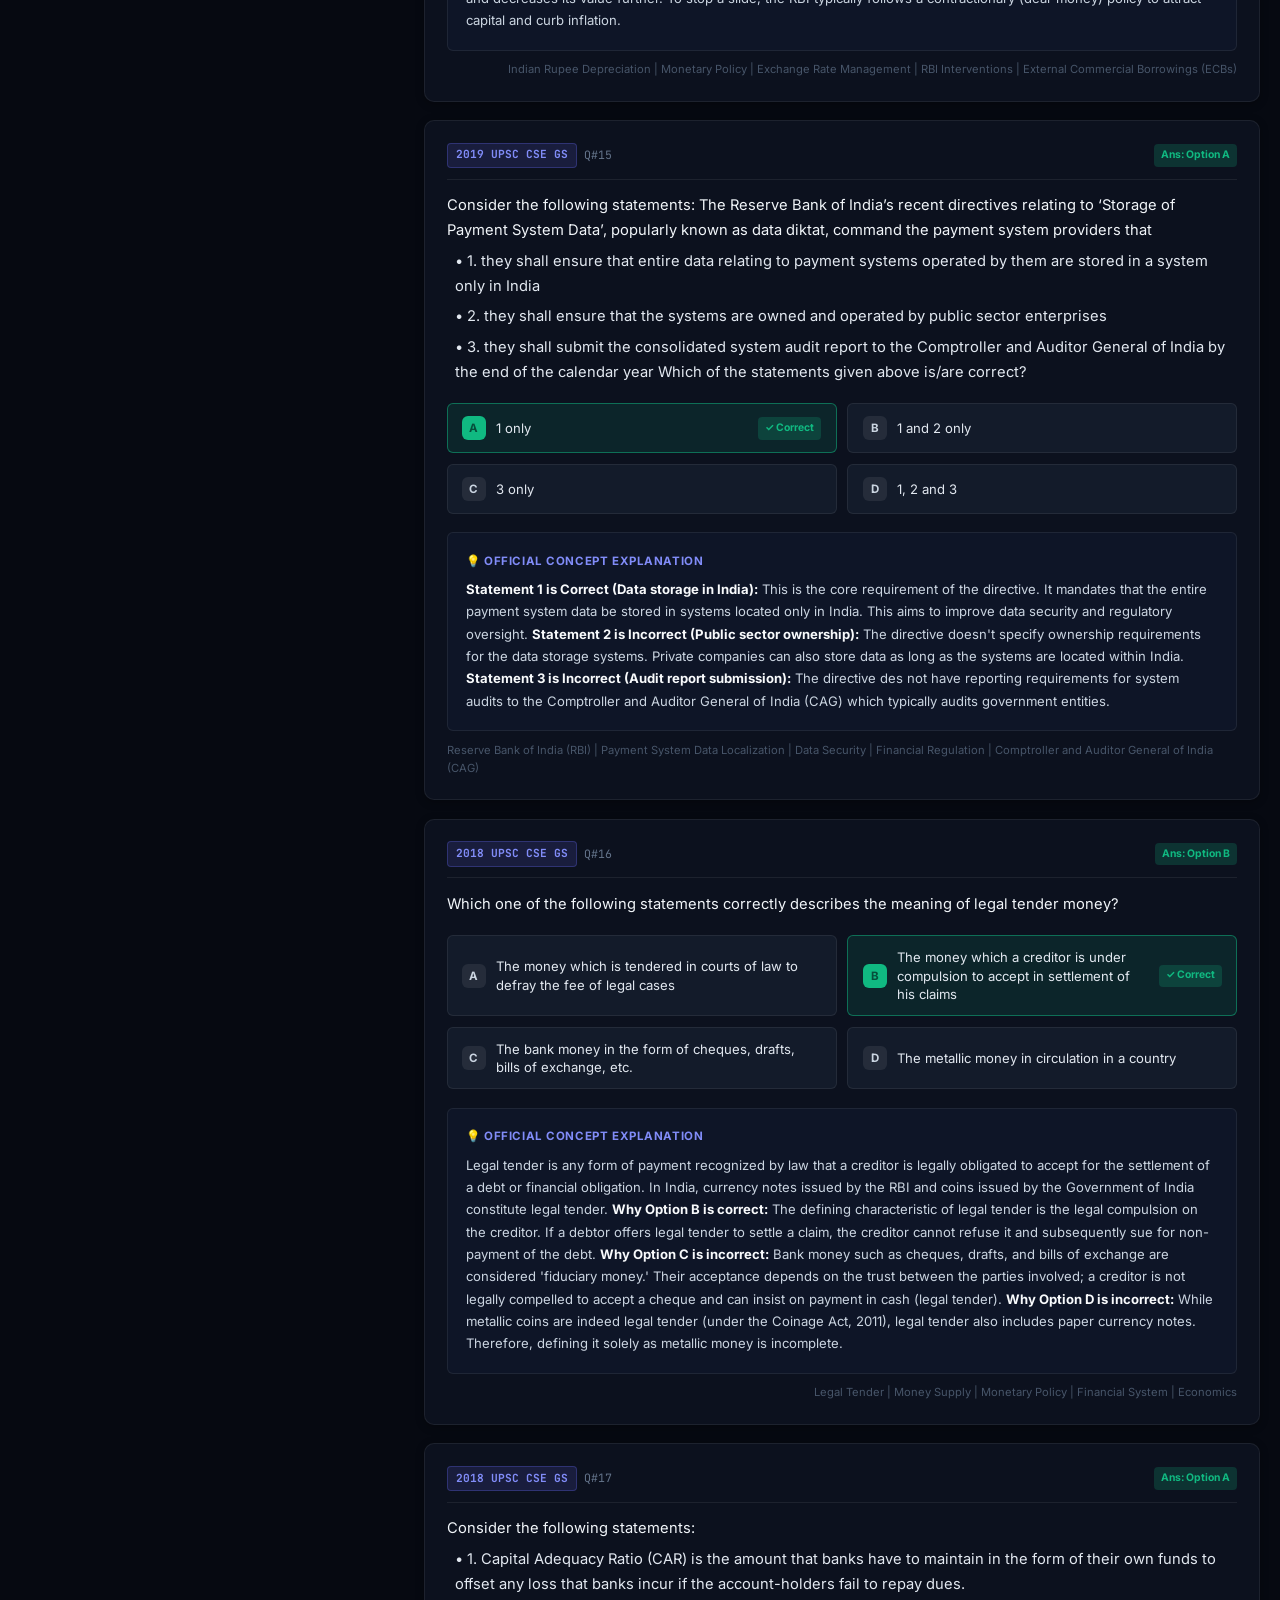
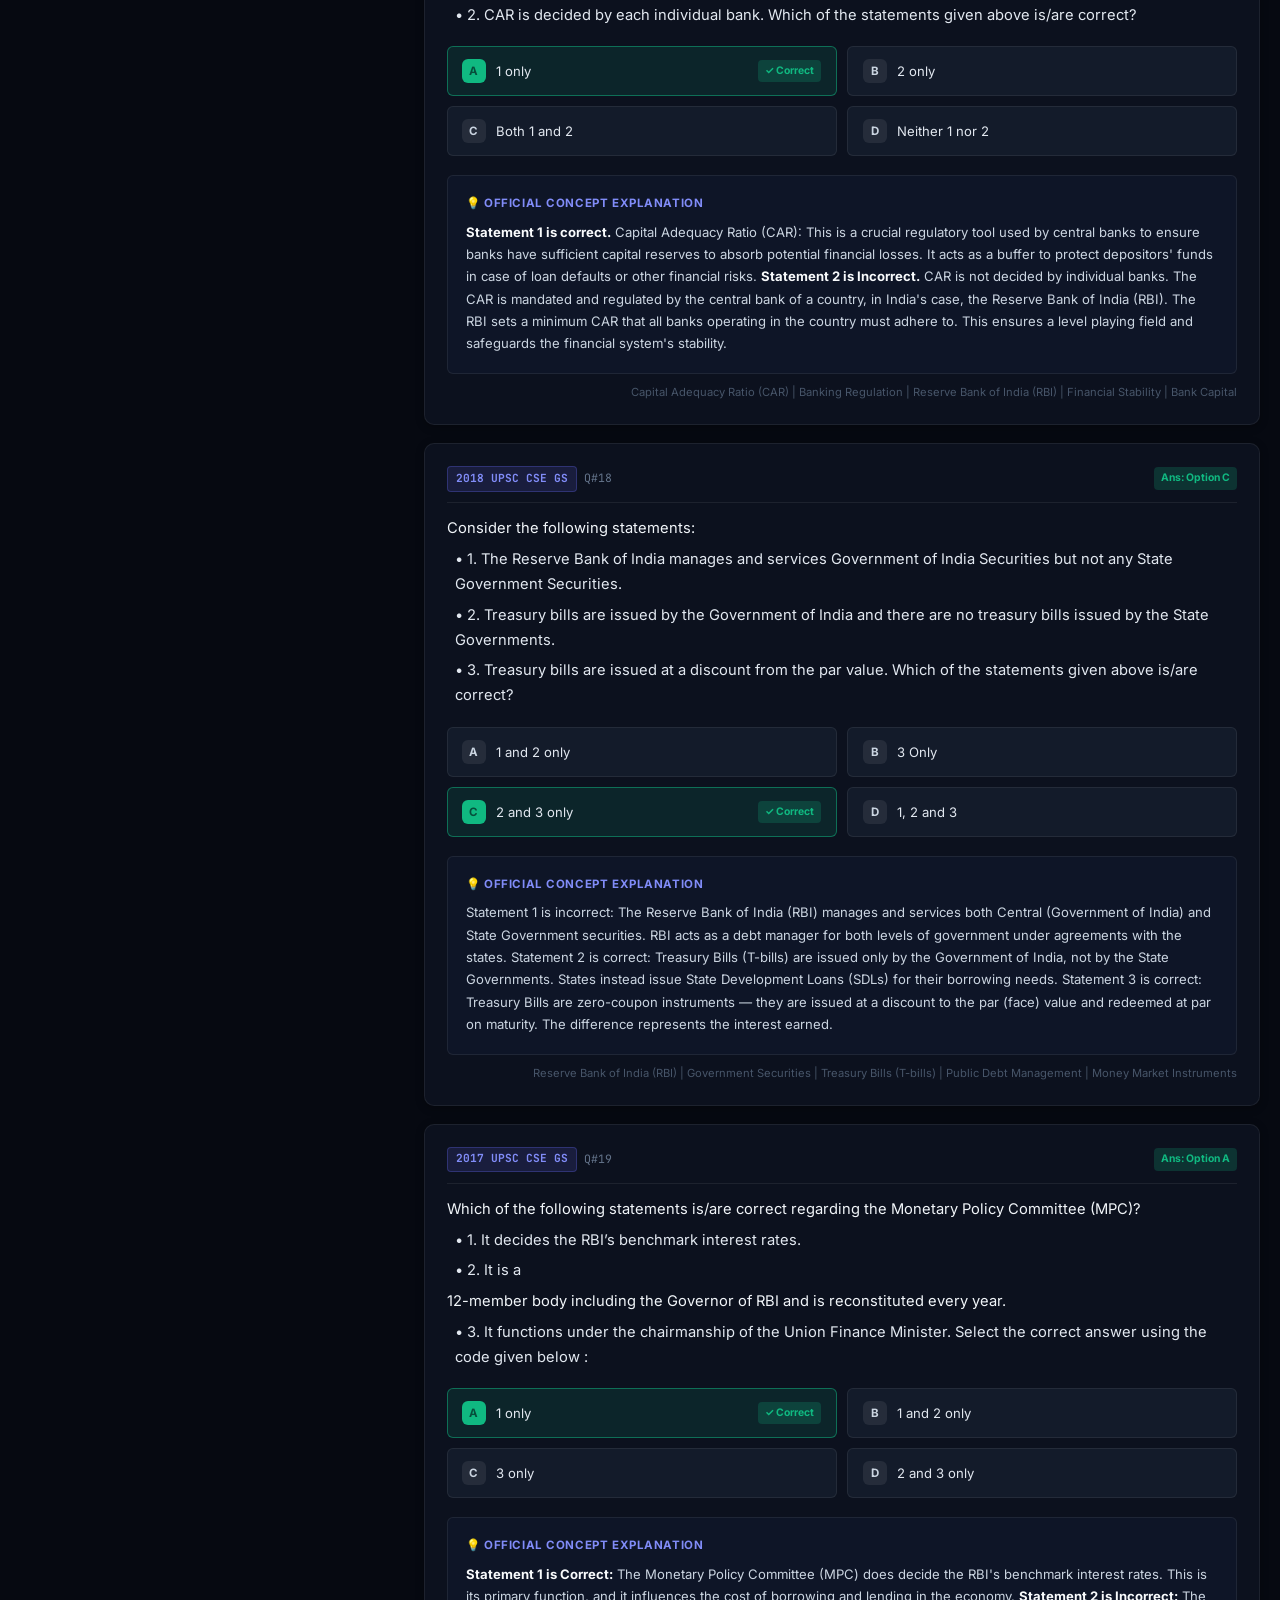
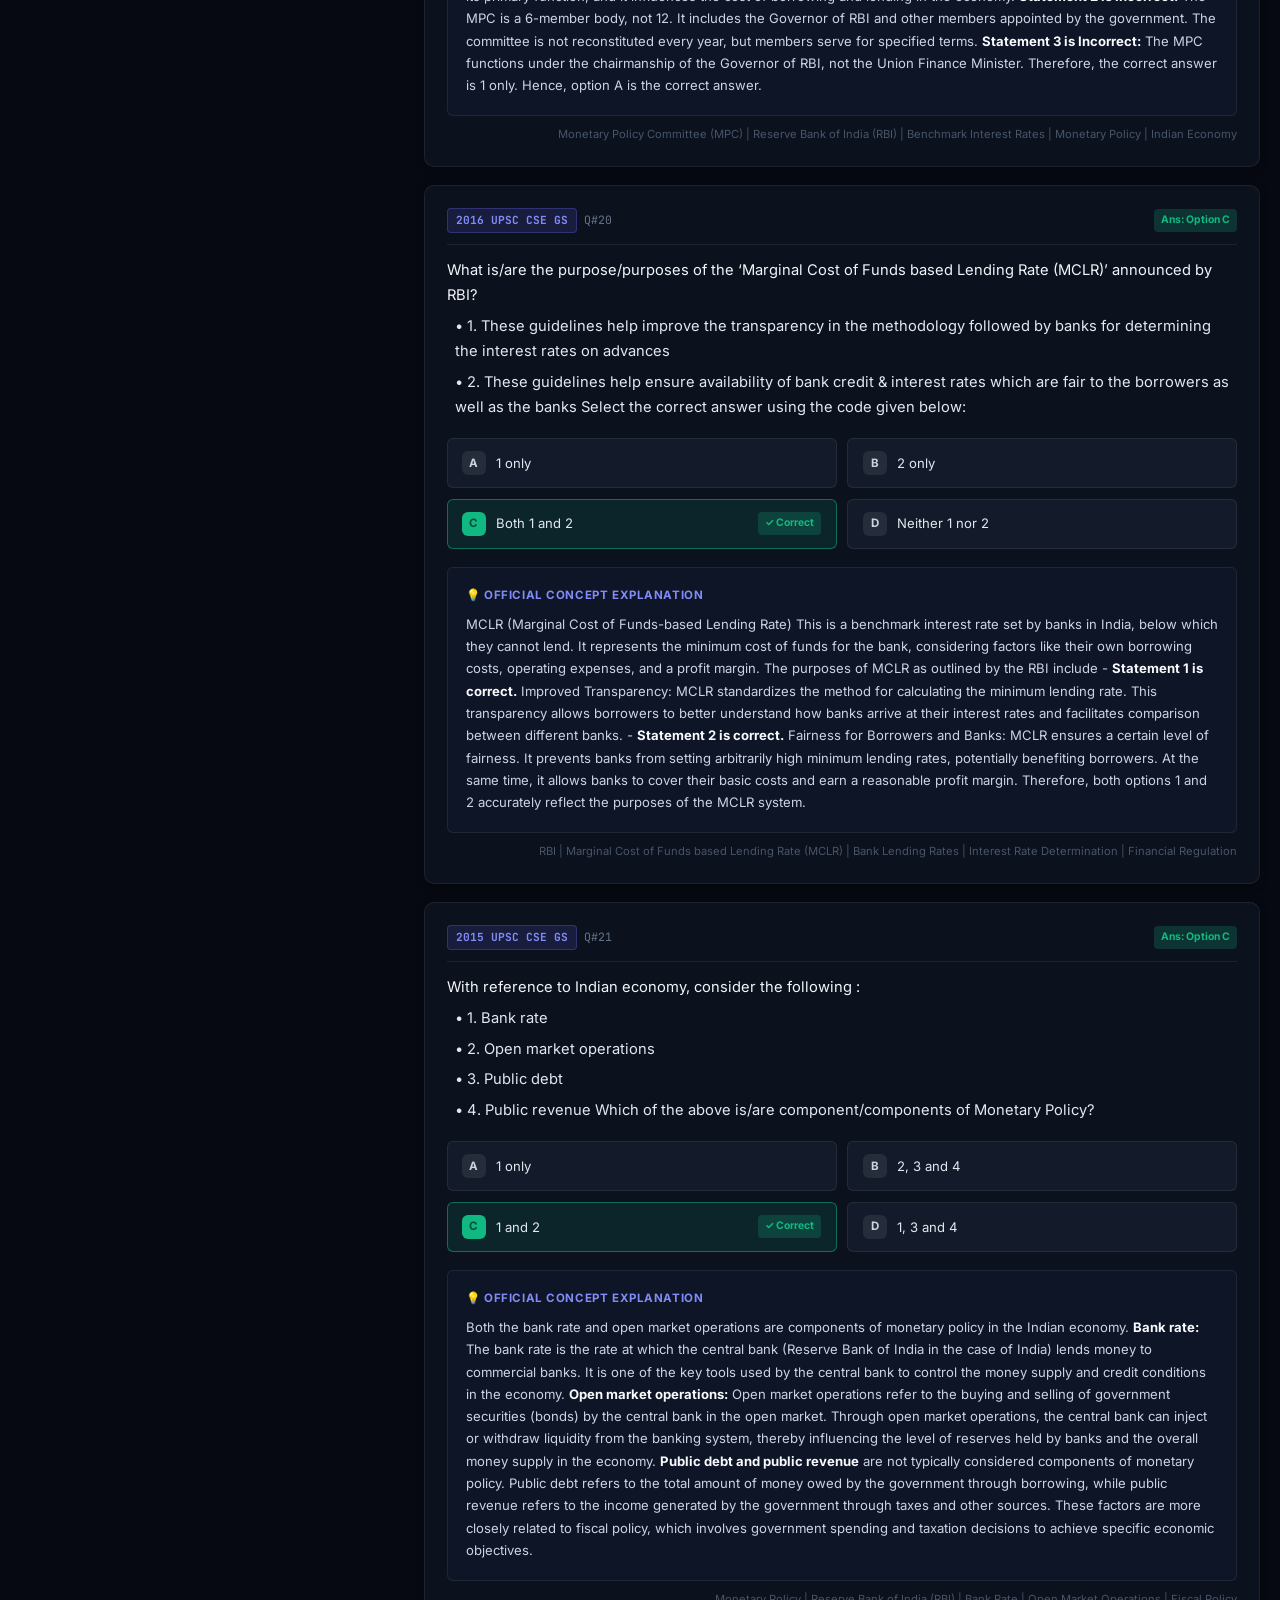
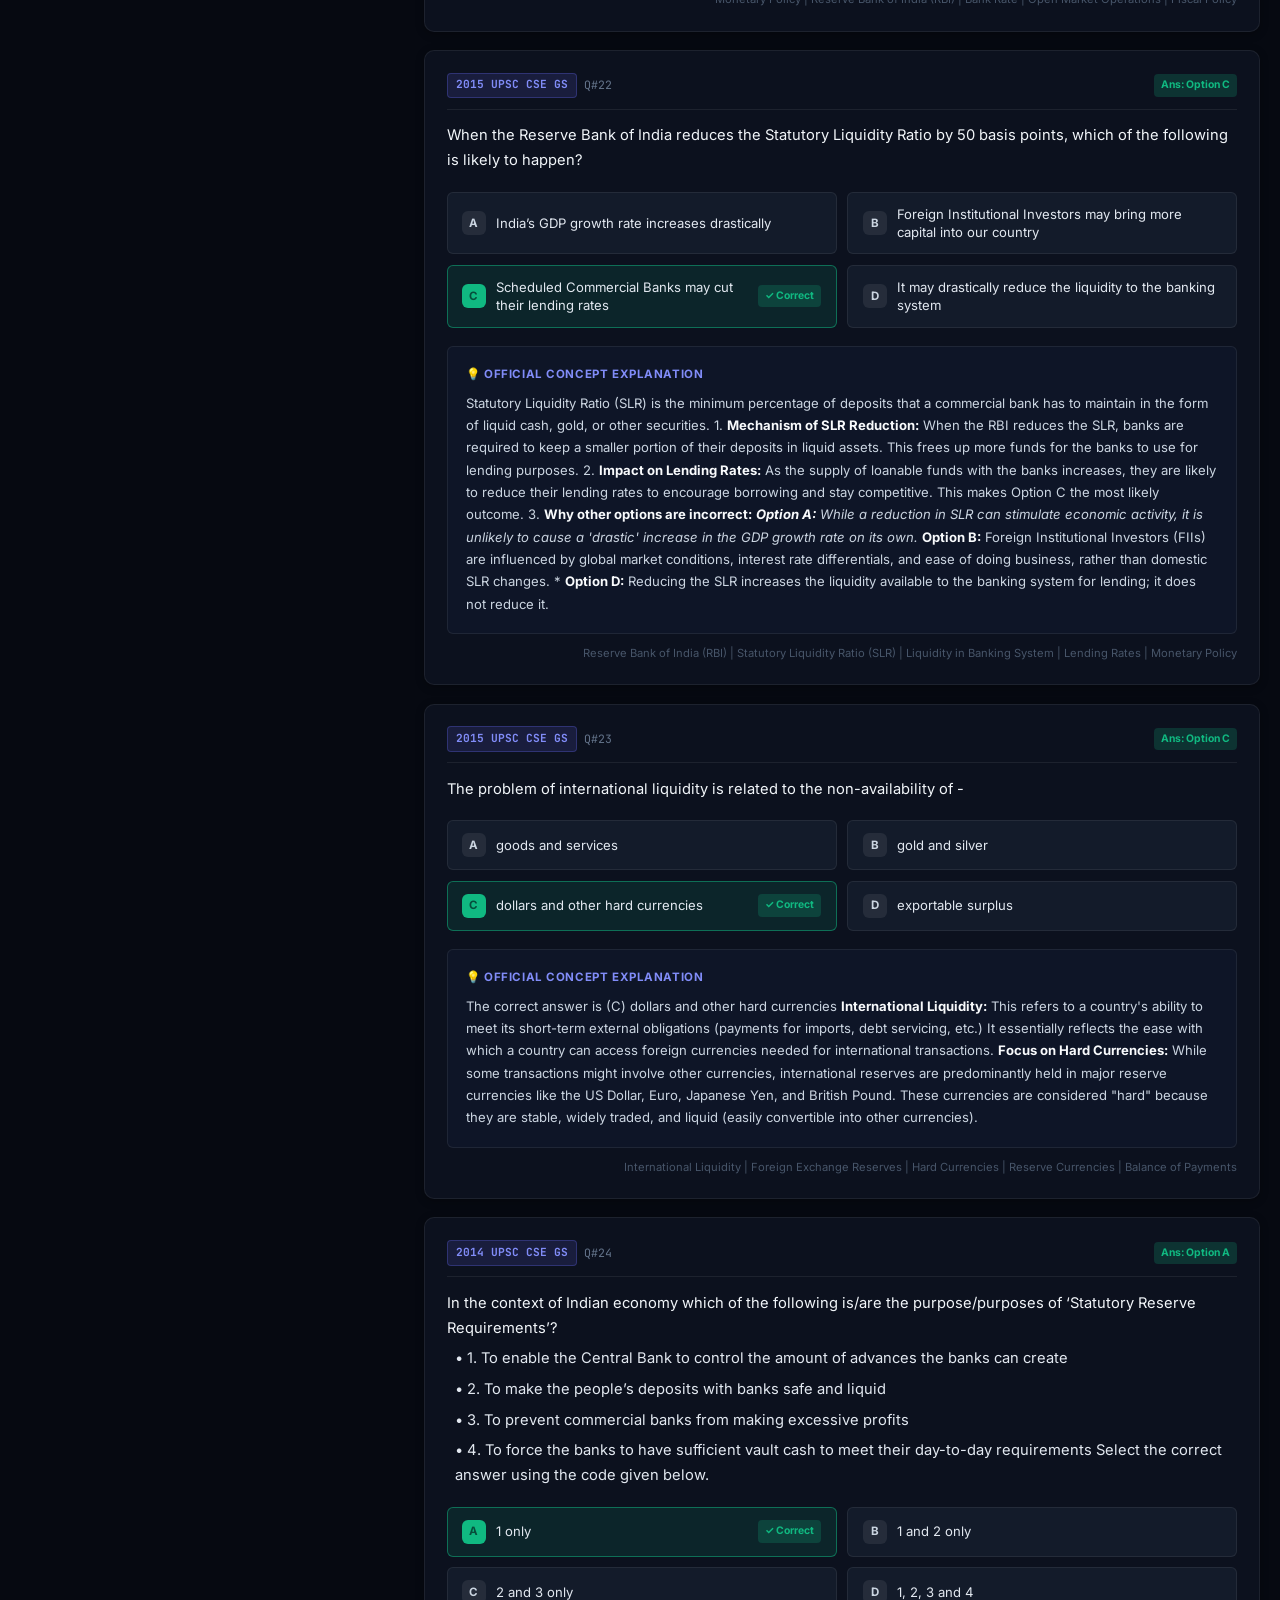
==== commit a2980e4b: "fix(mobile): re-architect layout with unified sticky header, active theme bar, and slide-up mobile d" ====
--- a/portal/index.html
+++ b/portal/index.html
@@ -2,7 +2,7 @@
 <html lang="en">
 <head>
     <meta charset="UTF-8">
-    <meta name="viewport" content="width=device-width, initial-scale=1.0">
+    <meta name="viewport" content="width=device-width, initial-scale=1.0, maximum-scale=5.0, user-scalable=yes">
     <title>UPSC Prelims — Canonical Microtheme Master Portal (2009–2026)</title>
     <meta name="description" content="One-stop destination for UPSC Prelims Microtheme-based preparation. Explore 183 canonical microthemes with complete historical questions, frequency trends, options, and explanations across CSE, CDS, and CAPF.">
     <link rel="preconnect" href="https://fonts.googleapis.com">
@@ -17,47 +17,53 @@
     <div class="bg-glow glow-2"></div>
     <div class="bg-glow glow-3"></div>
 
-    <!-- Top Navigation -->
-    <header class="navbar">
-        <div class="nav-container">
-            <div class="nav-brand">
-                <span class="brand-icon">⚡</span>
-                <div class="brand-text">
-                    <h1 class="brand-title">UPSC Prelims Microtheme Hub</h1>
-                    <p class="brand-subtitle">17-Year Canonical Microtheme Framework (2009–2026)</p>
-                </div>
-            </div>
-
-            <div class="nav-center">
-                <div class="global-search-box">
-                    <span class="search-icon">🔍</span>
-                    <input type="text" id="global-search" placeholder="Search any microtheme, concept, or question keyword...">
-                    <button id="clear-search" class="clear-btn" style="display:none;">✕</button>
-                </div>
-            </div>
-
-            <div class="nav-actions">
-                <button class="nav-btn" id="btn-theory-guide">📖 Political Theory Guide</button>
-                <div class="mode-toggle-group">
-                    <button class="mode-btn active" id="mode-study">Study Mode</button>
-                    <button class="mode-btn" id="mode-practice">Practice Mode</button>
-                </div>
-            </div>
-        </div>
-    </header>
-
-    <!-- Top Subject Tabs Carousel -->
-    <section class="subject-bar">
-        <div class="subject-container" id="subject-tabs-container">
-            <!-- Populated by JavaScript -->
-        </div>
-    </section>
-
-    <!-- Main Workspace (Dual Pane Layout) -->
+    <!-- Header Wrapper (Non-colliding sticky container) -->
+    <div class="sticky-header-wrapper">
+        <!-- Top Navigation -->
+        <header class="navbar">
+            <div class="nav-container">
+                <!-- Brand -->
+                <div class="nav-brand">
+                    <span class="brand-icon">⚡</span>
+                    <div class="brand-text">
+                        <h1 class="brand-title">UPSC Prelims Microtheme Hub</h1>
+                        <p class="brand-subtitle">17-Year Canonical Framework (2009–2026)</p>
+                    </div>
+                </div>
+
+                <!-- Global Search Box -->
+                <div class="nav-center">
+                    <div class="global-search-box">
+                        <span class="search-icon">🔍</span>
+                        <input type="text" id="global-search" placeholder="Search 183 microthemes or question keywords...">
+                        <button id="clear-search" class="clear-btn" style="display:none;" aria-label="Clear search">✕</button>
+                    </div>
+                </div>
+
+                <!-- Nav Actions -->
+                <div class="nav-actions">
+                    <button class="nav-btn" id="btn-theory-guide">📖 Theory Guide</button>
+                    <div class="mode-toggle-group">
+                        <button class="mode-btn active" id="mode-study">Study</button>
+                        <button class="mode-btn" id="mode-practice">Practice</button>
+                    </div>
+                </div>
+            </div>
+        </header>
+
+        <!-- Top Subject Tabs Carousel -->
+        <nav class="subject-bar" aria-label="Subject filter tabs">
+            <div class="subject-container" id="subject-tabs-container">
+                <!-- Populated by JavaScript -->
+            </div>
+        </nav>
+    </div>
+
+    <!-- Main Workspace -->
     <main class="portal-main">
         <div class="portal-layout">
             
-            <!-- Left Pane: Microtheme List & Explorer -->
+            <!-- Left Pane / Mobile Drawer: Microtheme List -->
             <aside class="sidebar-pane" id="sidebar-pane">
                 <div class="sidebar-header">
                     <div class="sidebar-header-top">
@@ -65,22 +71,20 @@
                             <h2 class="sidebar-title" id="current-subject-title">All Microthemes</h2>
                             <span class="theme-counter" id="theme-count-badge">183 Themes</span>
                         </div>
-                        <button class="mobile-collapse-btn" id="mobile-toggle-sidebar" aria-label="Toggle themes list">
-                            <span id="mobile-toggle-icon">▲ Collapse</span>
-                        </button>
+                        <button class="drawer-close-btn" id="drawer-close-btn" aria-label="Close drawer">✕</button>
                     </div>
 
                     <!-- Filter Controls -->
                     <div class="sidebar-controls">
-                        <select id="sort-select" class="portal-select">
-                            <option value="freq-desc">🔥 Highest Frequency (Most Asked)</option>
+                        <select id="sort-select" class="portal-select" aria-label="Sort microthemes">
+                            <option value="freq-desc">🔥 Highest Frequency</option>
                             <option value="recent-desc">⚡ Most Recent (2018–2025)</option>
                             <option value="alpha-asc">🔤 Alphabetical (A–Z)</option>
-                            <option value="total-all">🌐 All Exams Total (CSE+CDS+CAPF)</option>
+                            <option value="total-all">🌐 All Exams Total</option>
                         </select>
-                        <select id="yield-filter" class="portal-select">
+                        <select id="yield-filter" class="portal-select" aria-label="Filter by yield">
                             <option value="all">All Yields</option>
-                            <option value="high">🔥 High Yield (Core Repeats)</option>
+                            <option value="high">🔥 High Yield</option>
                             <option value="medium">⭐ Medium Yield</option>
                             <option value="standard">📌 Standard</option>
                         </select>
@@ -93,9 +97,24 @@
                 </div>
             </aside>
 
+            <!-- Backdrop for Mobile Drawer -->
+            <div class="sidebar-backdrop" id="sidebar-backdrop"></div>
+
             <!-- Right Pane: Microtheme Detail & Question Viewer -->
             <section class="detail-pane" id="detail-pane">
                 
+                <!-- Mobile Active Theme Quick Switcher Bar -->
+                <div class="mobile-active-bar" id="mobile-active-bar">
+                    <div class="mab-info">
+                        <span class="mab-subject" id="mab-subject">🏛️ Polity</span>
+                        <h3 class="mab-title" id="mab-theme-title">Select a Microtheme</h3>
+                    </div>
+                    <button class="mab-picker-btn" id="mab-open-picker">
+                        <span>⚡ Change Theme</span>
+                        <span class="mab-count-badge" id="mab-count">183</span>
+                    </button>
+                </div>
+
                 <!-- Microtheme Hero Banner -->
                 <div class="theme-hero-card" id="theme-hero-card">
                     <div class="theme-hero-top">
@@ -127,7 +146,7 @@
                         </div>
                         <div class="hero-stat-box">
                             <span class="hsb-num" id="hsb-recent-rate">—</span>
-                            <span class="hsb-label">Recent Trend (2018–2025)</span>
+                            <span class="hsb-label">Recent (2018–2025)</span>
                         </div>
                     </div>
 
@@ -143,13 +162,13 @@
                 <!-- Question Filter Tabs -->
                 <div class="question-tabs-row">
                     <div class="q-tabs">
-                        <button class="q-tab active" data-tab="cse">🏛️ UPSC CSE Prelims (<span id="tab-cse-count">0</span>)</button>
-                        <button class="q-tab" data-tab="cross">🎯 CDS & CAPF Practice (<span id="tab-cross-count">0</span>)</button>
-                        <button class="q-tab" data-tab="all">📑 All Questions (<span id="tab-all-count">0</span>)</button>
+                        <button class="q-tab active" data-tab="cse">🏛️ CSE Prelims (<span id="tab-cse-count">0</span>)</button>
+                        <button class="q-tab" data-tab="cross">🎯 CDS & CAPF (<span id="tab-cross-count">0</span>)</button>
+                        <button class="q-tab" data-tab="all">📑 All (<span id="tab-all-count">0</span>)</button>
                     </div>
 
                     <div class="q-view-options">
-                        <button class="toggle-all-exp-btn" id="btn-toggle-all-exp">👁️ Expand All Explanations</button>
+                        <button class="toggle-all-exp-btn" id="btn-toggle-all-exp">👁️ Expand Explanations</button>
                     </div>
                 </div>
 
@@ -174,7 +193,7 @@
                         <p class="modal-sub">Comprehensive concepts, definitions, and thinkers tested in UPSC Prelims</p>
                     </div>
                 </div>
-                <button class="modal-close-btn" id="btn-close-modal">✕</button>
+                <button class="modal-close-btn" id="btn-close-modal" aria-label="Close modal">✕</button>
             </div>
             <div class="modal-body" id="theory-modal-content">
                 <!-- Rendered Markdown Content -->
--- a/portal/style.css
+++ b/portal/style.css
@@ -4,8 +4,9 @@
 
 :root {
     /* Color Palette */
-    --bg-base: #070a13;
-    --bg-surface: #0e1424;
+    --bg-base: #060911;
+    --bg-surface: #0c111e;
+    --bg-surface-elevated: #111827;
     --bg-card: rgba(17, 24, 39, 0.75);
     --bg-card-hover: rgba(30, 41, 59, 0.85);
     --bg-card-active: rgba(37, 49, 73, 0.95);
@@ -34,7 +35,7 @@
     /* Gradients */
     --gradient-hero: linear-gradient(135deg, #6366f1 0%, #a855f7 50%, #06b6d4 100%);
     --gradient-brand: linear-gradient(135deg, #4f46e5 0%, #7c3aed 100%);
-    --gradient-card: linear-gradient(180deg, rgba(30, 41, 59, 0.4) 0%, rgba(15, 23, 42, 0.7) 100%);
+    --gradient-card: linear-gradient(180deg, rgba(30, 41, 59, 0.5) 0%, rgba(15, 23, 42, 0.8) 100%);
 
     /* Shadows & Glows */
     --shadow-sm: 0 2px 8px rgba(0, 0, 0, 0.3);
@@ -47,8 +48,6 @@
     --radius-md: 10px;
     --radius-lg: 14px;
     --radius-xl: 20px;
-    --header-height: 70px;
-    --subject-bar-height: 56px;
 }
 
 /* Reset */
@@ -56,16 +55,17 @@
     margin: 0;
     padding: 0;
     box-sizing: border-box;
-}
-
-body {
+    -webkit-tap-highlight-color: transparent;
+}
+
+html, body {
+    width: 100%;
+    min-height: 100%;
     font-family: 'Inter', -apple-system, BlinkMacSystemFont, 'Segoe UI', Roboto, sans-serif;
     background: var(--bg-base);
     color: var(--text-primary);
     line-height: 1.6;
-    min-height: 100vh;
     overflow-x: hidden;
-    position: relative;
 }
 
 /* Ambient Background Backgrounds */
@@ -90,73 +90,81 @@
 }
 
 .glow-1 {
-    width: 600px; height: 600px;
+    width: 500px; height: 500px;
     background: radial-gradient(circle, rgba(99, 102, 241, 0.3), transparent 70%);
-    top: -150px; left: -150px;
+    top: -100px; left: -100px;
 }
 
 .glow-2 {
-    width: 500px; height: 500px;
+    width: 450px; height: 450px;
     background: radial-gradient(circle, rgba(168, 85, 247, 0.25), transparent 70%);
     bottom: -100px; right: -100px;
 }
 
 .glow-3 {
-    width: 400px; height: 400px;
+    width: 350px; height: 350px;
     background: radial-gradient(circle, rgba(6, 182, 212, 0.2), transparent 70%);
     top: 40%; left: 30%;
 }
 
 /* =======================================================
-   Navbar
+   Unified Sticky Header Container (Zero Overlap)
    ======================================================= */
-.navbar {
-    height: var(--header-height);
-    background: rgba(14, 20, 36, 0.85);
-    backdrop-filter: blur(20px);
-    border-bottom: 1px solid var(--border-subtle);
+.sticky-header-wrapper {
     position: sticky;
     top: 0;
     z-index: 1000;
+    background: rgba(12, 17, 30, 0.95);
+    backdrop-filter: blur(20px);
+    -webkit-backdrop-filter: blur(20px);
+    border-bottom: 1px solid var(--border-subtle);
+}
+
+.navbar {
+    padding: 0.75rem 0;
+    border-bottom: 1px solid var(--border-subtle);
 }
 
 .nav-container {
     max-width: 1700px;
     margin: 0 auto;
-    height: 100%;
-    padding: 0 1.5rem;
+    padding: 0 1.25rem;
     display: flex;
     align-items: center;
     justify-content: space-between;
-    gap: 1.5rem;
+    gap: 1rem;
 }
 
 .nav-brand {
     display: flex;
     align-items: center;
-    gap: 0.75rem;
+    gap: 0.65rem;
     flex-shrink: 0;
 }
 
 .brand-icon {
-    font-size: 1.75rem;
+    font-size: 1.4rem;
     background: var(--gradient-brand);
-    padding: 0.4rem 0.6rem;
+    padding: 0.3rem 0.55rem;
     border-radius: var(--radius-md);
     box-shadow: var(--glow-indigo);
+    display: inline-flex;
+    align-items: center;
+    justify-content: center;
 }
 
 .brand-title {
-    font-size: 1.15rem;
+    font-size: 1.1rem;
     font-weight: 800;
     background: var(--gradient-hero);
     -webkit-background-clip: text;
     -webkit-text-fill-color: transparent;
     letter-spacing: -0.02em;
+    line-height: 1.2;
 }
 
 .brand-subtitle {
-    font-size: 0.7rem;
+    font-size: 0.68rem;
     color: var(--text-muted);
     font-weight: 500;
 }
@@ -164,7 +172,7 @@
 /* Global Search */
 .nav-center {
     flex-grow: 1;
-    max-width: 600px;
+    max-width: 550px;
 }
 
 .global-search-box {
@@ -173,8 +181,8 @@
     background: rgba(30, 41, 59, 0.6);
     border: 1px solid var(--border-medium);
     border-radius: 100px;
-    padding: 0.45rem 1rem;
-    gap: 0.6rem;
+    padding: 0.45rem 0.9rem;
+    gap: 0.5rem;
     transition: all 0.2s ease;
 }
 
@@ -185,7 +193,7 @@
 }
 
 .search-icon {
-    font-size: 0.9rem;
+    font-size: 0.85rem;
     color: var(--text-muted);
 }
 
@@ -195,7 +203,7 @@
     border: none;
     outline: none;
     color: var(--text-primary);
-    font-size: 0.85rem;
+    font-size: 0.82rem;
     font-family: inherit;
 }
 
@@ -209,13 +217,14 @@
     color: var(--text-muted);
     cursor: pointer;
     font-size: 0.8rem;
-}
-
-/* Nav Actions & Toggles */
+    padding: 0.1rem 0.3rem;
+}
+
+/* Nav Actions */
 .nav-actions {
     display: flex;
     align-items: center;
-    gap: 1rem;
+    gap: 0.75rem;
     flex-shrink: 0;
 }
 
@@ -223,11 +232,12 @@
     background: rgba(99, 102, 241, 0.15);
     border: 1px solid rgba(99, 102, 241, 0.35);
     color: var(--accent-indigo-light);
-    font-size: 0.78rem;
+    font-size: 0.75rem;
     font-weight: 600;
-    padding: 0.5rem 0.9rem;
+    padding: 0.45rem 0.8rem;
     border-radius: var(--radius-sm);
     cursor: pointer;
+    white-space: nowrap;
     transition: all 0.2s ease;
 }
 
@@ -249,9 +259,9 @@
     background: transparent;
     border: none;
     color: var(--text-muted);
-    font-size: 0.72rem;
+    font-size: 0.7rem;
     font-weight: 600;
-    padding: 0.35rem 0.8rem;
+    padding: 0.3rem 0.75rem;
     border-radius: 100px;
     cursor: pointer;
     transition: all 0.2s ease;
@@ -267,12 +277,9 @@
    Subject Bar (Horizontal Carousel)
    ======================================================= */
 .subject-bar {
-    background: rgba(10, 14, 26, 0.9);
-    border-bottom: 1px solid var(--border-subtle);
+    background: rgba(8, 12, 22, 0.9);
     overflow-x: auto;
-    position: sticky;
-    top: var(--header-height);
-    z-index: 900;
+    -webkit-overflow-scrolling: touch;
     scrollbar-width: none;
 }
 
@@ -283,25 +290,26 @@
 .subject-container {
     max-width: 1700px;
     margin: 0 auto;
-    padding: 0.5rem 1.5rem;
-    display: flex;
-    gap: 0.6rem;
+    padding: 0.45rem 1.25rem;
+    display: flex;
+    gap: 0.5rem;
     align-items: center;
 }
 
 .subject-tab {
-    display: flex;
-    align-items: center;
-    gap: 0.45rem;
-    padding: 0.45rem 0.85rem;
+    display: inline-flex;
+    align-items: center;
+    gap: 0.4rem;
+    padding: 0.38rem 0.75rem;
     background: var(--bg-glass);
     border: 1px solid var(--border-subtle);
     border-radius: 100px;
-    font-size: 0.78rem;
+    font-size: 0.75rem;
     font-weight: 600;
     color: var(--text-secondary);
     white-space: nowrap;
     cursor: pointer;
+    flex-shrink: 0;
     transition: all 0.2s ease;
 }
 
@@ -321,9 +329,9 @@
 .subject-tab-badge {
     background: rgba(255, 255, 255, 0.1);
     color: var(--text-secondary);
-    font-size: 0.68rem;
+    font-size: 0.65rem;
     font-family: 'JetBrains Mono', monospace;
-    padding: 0.1rem 0.45rem;
+    padding: 0.1rem 0.4rem;
     border-radius: 100px;
 }
 
@@ -333,25 +341,85 @@
 }
 
 /* =======================================================
-   Dual-Pane Layout
+   Workspace & Dual-Pane Layout
    ======================================================= */
 .portal-main {
     max-width: 1700px;
     margin: 0 auto;
-    padding: 1.25rem 1.5rem;
+    padding: 1.25rem;
     position: relative;
     z-index: 1;
 }
 
 .portal-layout {
     display: grid;
-    grid-template-columns: 420px 1fr;
+    grid-template-columns: 380px 1fr;
     gap: 1.5rem;
     align-items: start;
 }
 
+/* Mobile Active Quick Switcher (Hidden on Desktop) */
+.mobile-active-bar {
+    display: none;
+    background: linear-gradient(135deg, rgba(99, 102, 241, 0.15), rgba(168, 85, 247, 0.1));
+    border: 1px solid rgba(99, 102, 241, 0.35);
+    border-radius: var(--radius-md);
+    padding: 0.85rem 1rem;
+    margin-bottom: 1rem;
+    align-items: center;
+    justify-content: space-between;
+    gap: 0.75rem;
+}
+
+.mab-info {
+    display: flex;
+    flex-direction: column;
+    overflow: hidden;
+}
+
+.mab-subject {
+    font-size: 0.68rem;
+    font-weight: 700;
+    color: var(--accent-indigo-light);
+    text-transform: uppercase;
+    letter-spacing: 0.04em;
+}
+
+.mab-title {
+    font-size: 0.95rem;
+    font-weight: 800;
+    color: white;
+    white-space: nowrap;
+    overflow: hidden;
+    text-overflow: ellipsis;
+}
+
+.mab-picker-btn {
+    background: var(--gradient-brand);
+    border: none;
+    color: white;
+    font-size: 0.75rem;
+    font-weight: 700;
+    padding: 0.55rem 0.9rem;
+    border-radius: var(--radius-sm);
+    cursor: pointer;
+    white-space: nowrap;
+    display: inline-flex;
+    align-items: center;
+    gap: 0.4rem;
+    box-shadow: var(--shadow-sm);
+    flex-shrink: 0;
+}
+
+.mab-count-badge {
+    background: rgba(255, 255, 255, 0.2);
+    font-size: 0.65rem;
+    padding: 0.1rem 0.4rem;
+    border-radius: 100px;
+}
+
 /* =======================================================
-   Left Pane (Sidebar)
+   Sidebar Pane (Microtheme List)
    ======================================================= */
 .sidebar-pane {
     background: var(--bg-surface);
@@ -359,14 +427,15 @@
     border-radius: var(--radius-lg);
     overflow: hidden;
     position: sticky;
-    top: calc(var(--header-height) + var(--subject-bar-height) + 1.25rem);
-    height: calc(100vh - var(--header-height) - var(--subject-bar-height) - 2.5rem);
+    top: 130px;
+    height: calc(100vh - 150px);
     display: flex;
     flex-direction: column;
+    z-index: 10;
 }
 
 .sidebar-header {
-    padding: 1rem 1.25rem;
+    padding: 1rem;
     border-bottom: 1px solid var(--border-subtle);
     background: rgba(15, 23, 42, 0.7);
 }
@@ -375,29 +444,45 @@
     display: flex;
     align-items: center;
     justify-content: space-between;
-    margin-bottom: 0.75rem;
+    margin-bottom: 0.65rem;
+}
+
+.sidebar-header-title-wrap {
+    display: flex;
+    align-items: center;
+    gap: 0.5rem;
 }
 
 .sidebar-title {
-    font-size: 0.95rem;
+    font-size: 0.9rem;
     font-weight: 700;
     color: white;
 }
 
 .theme-counter {
-    font-size: 0.7rem;
+    font-size: 0.68rem;
     font-weight: 700;
     background: rgba(99, 102, 241, 0.15);
     color: var(--accent-indigo-light);
     border: 1px solid rgba(99, 102, 241, 0.3);
-    padding: 0.2rem 0.55rem;
+    padding: 0.15rem 0.5rem;
     border-radius: 100px;
+}
+
+.drawer-close-btn {
+    display: none;
+    background: transparent;
+    border: none;
+    color: var(--text-muted);
+    font-size: 1.25rem;
+    cursor: pointer;
+    padding: 0.2rem 0.5rem;
 }
 
 .sidebar-controls {
     display: grid;
     grid-template-columns: 1fr 1fr;
-    gap: 0.5rem;
+    gap: 0.4rem;
 }
 
 .portal-select {
@@ -420,17 +505,17 @@
 .microtheme-list {
     flex-grow: 1;
     overflow-y: auto;
-    padding: 0.75rem;
+    padding: 0.65rem;
     display: flex;
     flex-direction: column;
-    gap: 0.6rem;
+    gap: 0.5rem;
 }
 
 .mt-card {
     background: var(--bg-card);
     border: 1px solid var(--border-subtle);
     border-radius: var(--radius-md);
-    padding: 0.85rem 1rem;
+    padding: 0.8rem 0.9rem;
     cursor: pointer;
     transition: all 0.2s ease;
     position: relative;
@@ -461,15 +546,14 @@
     display: flex;
     justify-content: space-between;
     align-items: center;
-    margin-bottom: 0.4rem;
+    margin-bottom: 0.35rem;
 }
 
 .mt-yield-badge {
-    font-size: 0.65rem;
+    font-size: 0.62rem;
     font-weight: 700;
-    padding: 0.15rem 0.45rem;
+    padding: 0.12rem 0.4rem;
     border-radius: 4px;
-    letter-spacing: 0.03em;
 }
 
 .yield-high { background: rgba(239, 68, 68, 0.15); color: #f87171; border: 1px solid rgba(239, 68, 68, 0.3); }
@@ -478,40 +562,45 @@
 
 .mt-q-count {
     font-family: 'JetBrains Mono', monospace;
-    font-size: 0.72rem;
+    font-size: 0.7rem;
     font-weight: 700;
     color: var(--accent-emerald);
 }
 
 .mt-card-title {
-    font-size: 0.85rem;
+    font-size: 0.82rem;
     font-weight: 700;
     color: white;
     line-height: 1.35;
-    margin-bottom: 0.5rem;
+    margin-bottom: 0.4rem;
 }
 
 .mt-card-footer {
     display: flex;
     justify-content: space-between;
     align-items: center;
-    font-size: 0.7rem;
+    font-size: 0.68rem;
     color: var(--text-muted);
 }
 
 .mt-years-span {
     font-family: 'JetBrains Mono', monospace;
-    font-size: 0.68rem;
+    font-size: 0.65rem;
     color: var(--text-dim);
 }
 
+.sidebar-backdrop {
+    display: none;
+}
+
 /* =======================================================
-   Right Pane (Question Stream & Detail)
+   Detail Pane (Hero & Questions)
    ======================================================= */
 .detail-pane {
     display: flex;
     flex-direction: column;
     gap: 1.25rem;
+    min-width: 0;
 }
 
 /* Theme Hero Banner */
@@ -519,7 +608,7 @@
     background: var(--gradient-card);
     border: 1px solid var(--border-medium);
     border-radius: var(--radius-lg);
-    padding: 1.75rem;
+    padding: 1.5rem;
     box-shadow: var(--shadow-md);
     position: relative;
     overflow: hidden;
@@ -534,30 +623,31 @@
 }
 
 .theme-hero-top {
-    margin-bottom: 0.6rem;
+    margin-bottom: 0.5rem;
 }
 
 .theme-hero-badges {
     display: flex;
-    gap: 0.5rem;
+    gap: 0.45rem;
     align-items: center;
     margin-bottom: 0.5rem;
+    flex-wrap: wrap;
 }
 
 .subject-badge {
     background: rgba(255, 255, 255, 0.08);
     color: white;
-    font-size: 0.7rem;
+    font-size: 0.68rem;
     font-weight: 700;
-    padding: 0.2rem 0.6rem;
+    padding: 0.18rem 0.55rem;
     border-radius: 100px;
     text-transform: uppercase;
 }
 
 .yield-badge-pill {
-    font-size: 0.7rem;
+    font-size: 0.68rem;
     font-weight: 700;
-    padding: 0.2rem 0.6rem;
+    padding: 0.18rem 0.55rem;
     border-radius: 100px;
 }
 
@@ -566,14 +656,14 @@
     background: rgba(16, 185, 129, 0.15);
     color: var(--accent-emerald);
     border: 1px solid rgba(16, 185, 129, 0.3);
-    font-size: 0.7rem;
+    font-size: 0.68rem;
     font-weight: 700;
-    padding: 0.2rem 0.6rem;
+    padding: 0.18rem 0.55rem;
     border-radius: 100px;
 }
 
 .theme-hero-title {
-    font-size: 1.65rem;
+    font-size: 1.5rem;
     font-weight: 800;
     letter-spacing: -0.02em;
     color: white;
@@ -581,37 +671,37 @@
 }
 
 .theme-hero-desc {
-    font-size: 0.85rem;
+    font-size: 0.82rem;
     color: var(--text-secondary);
     line-height: 1.6;
-    margin-bottom: 1.25rem;
+    margin-bottom: 1.15rem;
 }
 
 .hero-stats-row {
     display: grid;
     grid-template-columns: repeat(4, 1fr);
-    gap: 0.85rem;
-    margin-bottom: 1.25rem;
+    gap: 0.75rem;
+    margin-bottom: 1.15rem;
 }
 
 .hero-stat-box {
     background: rgba(15, 23, 42, 0.6);
     border: 1px solid var(--border-subtle);
     border-radius: var(--radius-sm);
-    padding: 0.75rem 1rem;
+    padding: 0.65rem 0.85rem;
     display: flex;
     flex-direction: column;
 }
 
 .hsb-num {
     font-family: 'JetBrains Mono', monospace;
-    font-size: 1.35rem;
+    font-size: 1.25rem;
     font-weight: 800;
     color: white;
 }
 
 .hsb-label {
-    font-size: 0.7rem;
+    font-size: 0.68rem;
     color: var(--text-muted);
     font-weight: 500;
 }
@@ -619,13 +709,14 @@
 .years-timeline-wrap {
     display: flex;
     align-items: center;
-    gap: 0.75rem;
-    padding-top: 0.85rem;
+    gap: 0.65rem;
+    padding-top: 0.75rem;
     border-top: 1px solid var(--border-subtle);
+    flex-wrap: wrap;
 }
 
 .yt-label {
-    font-size: 0.75rem;
+    font-size: 0.72rem;
     color: var(--text-muted);
     font-weight: 600;
     flex-shrink: 0;
@@ -634,64 +725,41 @@
 .yt-pills {
     display: flex;
     flex-wrap: wrap;
-    gap: 0.35rem;
+    gap: 0.3rem;
 }
 
 .yt-pill {
     font-family: 'JetBrains Mono', monospace;
-    font-size: 0.72rem;
+    font-size: 0.68rem;
     font-weight: 700;
     background: rgba(99, 102, 241, 0.15);
     color: var(--accent-indigo-light);
     border: 1px solid rgba(99, 102, 241, 0.3);
-    padding: 0.15rem 0.5rem;
+    padding: 0.12rem 0.45rem;
     border-radius: 100px;
 }
 
 /* =======================================================
-   Question Tabs & Controls
+   Question Tabs & Stream
    ======================================================= */
 .question-tabs-row {
     display: flex;
     justify-content: space-between;
     align-items: center;
-    gap: 1rem;
+    gap: 0.75rem;
     flex-wrap: wrap;
 }
 
 .q-tabs {
     display: flex;
-    gap: 0.5rem;
+    gap: 0.4rem;
 }
 
 .q-tab {
     background: rgba(30, 41, 59, 0.5);
     border: 1px solid var(--border-subtle);
     color: var(--text-secondary);
-    font-size: 0.8rem;
-    font-weight: 600;
-    padding: 0.55rem 1rem;
-    border-radius: var(--radius-sm);
-    cursor: pointer;
-    transition: all 0.2s ease;
-}
-
-.q-tab:hover {
-    background: rgba(30, 41, 59, 0.8);
-    color: white;
-}
-
-.q-tab.active {
-    background: rgba(99, 102, 241, 0.25);
-    border-color: var(--accent-indigo);
-    color: white;
-}
-
-.toggle-all-exp-btn {
-    background: transparent;
-    border: 1px solid var(--border-medium);
-    color: var(--text-secondary);
-    font-size: 0.75rem;
+    font-size: 0.78rem;
     font-weight: 600;
     padding: 0.45rem 0.85rem;
     border-radius: var(--radius-sm);
@@ -699,25 +767,46 @@
     transition: all 0.2s ease;
 }
 
+.q-tab:hover {
+    background: rgba(30, 41, 59, 0.8);
+    color: white;
+}
+
+.q-tab.active {
+    background: rgba(99, 102, 241, 0.25);
+    border-color: var(--accent-indigo);
+    color: white;
+}
+
+.toggle-all-exp-btn {
+    background: transparent;
+    border: 1px solid var(--border-medium);
+    color: var(--text-secondary);
+    font-size: 0.72rem;
+    font-weight: 600;
+    padding: 0.4rem 0.75rem;
+    border-radius: var(--radius-sm);
+    cursor: pointer;
+    transition: all 0.2s ease;
+}
+
 .toggle-all-exp-btn:hover {
     border-color: var(--accent-indigo-light);
     color: white;
 }
 
-/* =======================================================
-   Question Cards
-   ======================================================= */
+/* Questions Stream */
 .questions-stream {
     display: flex;
     flex-direction: column;
-    gap: 1.25rem;
+    gap: 1.15rem;
 }
 
 .question-card-portal {
     background: var(--bg-surface);
     border: 1px solid var(--border-subtle);
     border-radius: var(--radius-md);
-    padding: 1.5rem;
+    padding: 1.35rem;
     box-shadow: var(--shadow-sm);
     transition: border-color 0.2s ease;
 }
@@ -730,22 +819,22 @@
     display: flex;
     justify-content: space-between;
     align-items: center;
-    margin-bottom: 1rem;
-    padding-bottom: 0.75rem;
+    margin-bottom: 0.85rem;
+    padding-bottom: 0.65rem;
     border-bottom: 1px solid var(--border-subtle);
 }
 
 .qc-badges {
     display: flex;
     align-items: center;
-    gap: 0.5rem;
+    gap: 0.45rem;
 }
 
 .exam-pill {
     font-family: 'JetBrains Mono', monospace;
-    font-size: 0.72rem;
+    font-size: 0.7rem;
     font-weight: 700;
-    padding: 0.2rem 0.55rem;
+    padding: 0.18rem 0.5rem;
     border-radius: 4px;
 }
 
@@ -754,15 +843,15 @@
 .exam-capf { background: rgba(245, 158, 11, 0.15); color: #fbbf24; border: 1px solid rgba(245, 158, 11, 0.3); }
 
 .qc-question-body {
-    font-size: 0.95rem;
+    font-size: 0.92rem;
     line-height: 1.7;
     color: #f1f5f9;
-    margin-bottom: 1.25rem;
+    margin-bottom: 1.15rem;
 }
 
 .statement-row {
     margin: 0.35rem 0;
-    padding-left: 0.6rem;
+    padding-left: 0.5rem;
     color: #e2e8f0;
 }
 
@@ -770,27 +859,21 @@
 .qc-options-grid {
     display: grid;
     grid-template-columns: 1fr 1fr;
-    gap: 0.75rem;
-    margin-bottom: 1.25rem;
-}
-
-@media (max-width: 900px) {
-    .qc-options-grid {
-        grid-template-columns: 1fr;
-    }
+    gap: 0.65rem;
+    margin-bottom: 1.15rem;
 }
 
 .qc-option {
     display: flex;
     align-items: center;
-    gap: 0.75rem;
-    padding: 0.8rem 1rem;
+    gap: 0.65rem;
+    padding: 0.75rem 0.9rem;
     background: rgba(30, 41, 59, 0.45);
     border: 1px solid var(--border-subtle);
     border-radius: var(--radius-sm);
     cursor: pointer;
     transition: all 0.2s ease;
-    position: relative;
+    min-height: 44px;
 }
 
 .qc-option:hover {
@@ -799,26 +882,25 @@
 }
 
 .qc-option-badge {
-    width: 26px; height: 26px;
+    width: 24px; height: 24px;
     border-radius: 6px;
     background: rgba(255, 255, 255, 0.08);
     color: var(--text-secondary);
     display: flex;
     align-items: center;
     justify-content: center;
-    font-size: 0.75rem;
+    font-size: 0.72rem;
     font-weight: 700;
     flex-shrink: 0;
 }
 
 .qc-option-text {
-    font-size: 0.85rem;
+    font-size: 0.82rem;
     color: #e2e8f0;
     flex-grow: 1;
     line-height: 1.4;
 }
 
-/* Reveal State */
 .qc-option.is-correct {
     background: rgba(16, 185, 129, 0.12) !important;
     border-color: rgba(16, 185, 129, 0.5) !important;
@@ -840,33 +922,33 @@
 }
 
 .correct-tag {
-    font-size: 0.68rem;
+    font-size: 0.65rem;
     font-weight: 700;
     color: var(--accent-emerald);
     background: rgba(16, 185, 129, 0.2);
-    padding: 0.2rem 0.5rem;
+    padding: 0.18rem 0.45rem;
     border-radius: 4px;
     white-space: nowrap;
 }
 
-/* Explanation Box */
+/* Explanation */
 .qc-explanation-box {
     background: rgba(15, 23, 42, 0.8);
     border: 1px solid var(--border-subtle);
     border-radius: var(--radius-sm);
-    padding: 1.25rem;
-    margin-top: 1rem;
+    padding: 1.15rem;
+    margin-top: 0.85rem;
 }
 
 .qc-exp-header {
     display: flex;
     justify-content: space-between;
     align-items: center;
-    margin-bottom: 0.6rem;
+    margin-bottom: 0.5rem;
 }
 
 .qc-exp-title {
-    font-size: 0.75rem;
+    font-size: 0.72rem;
     font-weight: 700;
     color: var(--accent-indigo-light);
     text-transform: uppercase;
@@ -874,7 +956,7 @@
 }
 
 .qc-exp-content {
-    font-size: 0.85rem;
+    font-size: 0.82rem;
     color: #cbd5e1;
     line-height: 1.7;
 }
@@ -883,21 +965,20 @@
     color: #f8fafc;
 }
 
-/* Action bar */
 .qc-action-bar {
     display: flex;
     justify-content: space-between;
     align-items: center;
-    margin-top: 0.75rem;
+    margin-top: 0.65rem;
 }
 
 .btn-toggle-answer {
     background: transparent;
     border: 1px solid var(--border-medium);
     color: var(--text-secondary);
-    font-size: 0.75rem;
+    font-size: 0.72rem;
     font-weight: 600;
-    padding: 0.4rem 0.8rem;
+    padding: 0.35rem 0.75rem;
     border-radius: var(--radius-sm);
     cursor: pointer;
     transition: all 0.2s ease;
@@ -914,13 +995,14 @@
 .modal-backdrop {
     position: fixed;
     top: 0; left: 0; right: 0; bottom: 0;
-    background: rgba(0, 0, 0, 0.75);
+    background: rgba(0, 0, 0, 0.8);
     backdrop-filter: blur(10px);
+    -webkit-backdrop-filter: blur(10px);
     z-index: 2000;
     display: flex;
     align-items: center;
     justify-content: center;
-    padding: 2rem;
+    padding: 1.5rem;
 }
 
 .modal-dialog {
@@ -936,7 +1018,7 @@
 }
 
 .modal-header {
-    padding: 1.25rem 1.5rem;
+    padding: 1.15rem 1.35rem;
     border-bottom: 1px solid var(--border-subtle);
     display: flex;
     align-items: center;
@@ -947,21 +1029,21 @@
 .modal-title-wrap {
     display: flex;
     align-items: center;
-    gap: 0.75rem;
+    gap: 0.65rem;
 }
 
 .modal-icon {
-    font-size: 1.75rem;
+    font-size: 1.5rem;
 }
 
 .modal-title {
-    font-size: 1.15rem;
+    font-size: 1.05rem;
     font-weight: 800;
     color: white;
 }
 
 .modal-sub {
-    font-size: 0.75rem;
+    font-size: 0.72rem;
     color: var(--text-muted);
 }
 
@@ -971,7 +1053,7 @@
     color: var(--text-muted);
     font-size: 1.25rem;
     cursor: pointer;
-    padding: 0.3rem 0.6rem;
+    padding: 0.2rem 0.5rem;
     border-radius: var(--radius-sm);
 }
 
@@ -983,20 +1065,20 @@
 .modal-body {
     flex-grow: 1;
     overflow-y: auto;
-    padding: 1.75rem;
-    font-size: 0.9rem;
+    padding: 1.5rem;
+    font-size: 0.88rem;
     line-height: 1.8;
     color: #cbd5e1;
 }
 
 .modal-body h1, .modal-body h2, .modal-body h3 {
     color: white;
-    margin: 1.5rem 0 0.75rem;
+    margin: 1.25rem 0 0.6rem;
 }
 
 .modal-body h2 {
     border-bottom: 1px solid var(--border-subtle);
-    padding-bottom: 0.4rem;
+    padding-bottom: 0.35rem;
 }
 
 .modal-body table {
@@ -1006,7 +1088,7 @@
 }
 
 .modal-body th, .modal-body td {
-    padding: 0.6rem 0.8rem;
+    padding: 0.55rem 0.75rem;
     border: 1px solid var(--border-subtle);
 }
 
@@ -1015,53 +1097,67 @@
     color: var(--accent-indigo-light);
 }
 
-/* Mobile Collapse Button */
-.mobile-collapse-btn {
-    display: none;
-    background: rgba(99, 102, 241, 0.15);
-    border: 1px solid rgba(99, 102, 241, 0.3);
-    color: var(--accent-indigo-light);
-    font-size: 0.72rem;
-    font-weight: 600;
-    padding: 0.35rem 0.75rem;
-    border-radius: var(--radius-sm);
-    cursor: pointer;
-}
-
 /* =======================================================
-   Responsive Breakpoints (Mobile First & Adaptive)
+   RESPONSIVE BREAKPOINTS (Mobile & Tablet Architecture)
    ======================================================= */
 
+/* Tablet & Mobile Screens (<= 1024px) */
 @media (max-width: 1024px) {
     .portal-layout {
         grid-template-columns: 1fr;
-        gap: 1.25rem;
-    }
-
+        gap: 1rem;
+    }
+
+    /* Mobile Active Theme Bar */
+    .mobile-active-bar {
+        display: flex;
+    }
+
+    /* Transform Sidebar into Slide-Up Drawer */
     .sidebar-pane {
-        position: static;
-        height: auto;
-        max-height: 520px;
-        transition: max-height 0.3s ease;
-    }
-
-    .sidebar-pane.collapsed .microtheme-list,
-    .sidebar-pane.collapsed .sidebar-controls {
+        position: fixed;
+        left: 0; right: 0; bottom: 0;
+        top: auto;
+        height: 82vh;
+        max-height: 82vh;
+        border-radius: var(--radius-xl) var(--radius-xl) 0 0;
+        box-shadow: 0 -10px 40px rgba(0, 0, 0, 0.8);
+        border: 1px solid var(--border-medium);
+        border-bottom: none;
+        z-index: 1500;
+        transform: translateY(100%);
+        transition: transform 0.35s cubic-bezier(0.16, 1, 0.3, 1);
+        background: var(--bg-surface-elevated);
+    }
+
+    .sidebar-pane.drawer-open {
+        transform: translateY(0);
+    }
+
+    .drawer-close-btn {
+        display: block;
+    }
+
+    .sidebar-backdrop {
         display: none;
-    }
-
-    .mobile-collapse-btn {
-        display: inline-flex;
-        align-items: center;
-        gap: 0.3rem;
+        position: fixed;
+        top: 0; left: 0; right: 0; bottom: 0;
+        background: rgba(0, 0, 0, 0.7);
+        backdrop-filter: blur(4px);
+        -webkit-backdrop-filter: blur(4px);
+        z-index: 1400;
+    }
+
+    .sidebar-backdrop.active {
+        display: block;
     }
 
     .theme-hero-card {
-        padding: 1.35rem;
+        padding: 1.25rem;
     }
 
     .theme-hero-title {
-        font-size: 1.35rem;
+        font-size: 1.3rem;
     }
 
     .hero-stats-row {
@@ -1069,34 +1165,27 @@
     }
 }
 
+/* Mobile Screens (<= 768px) */
 @media (max-width: 768px) {
-    :root {
-        --header-height: auto;
-    }
-
-    .navbar {
-        height: auto;
-        padding: 0.6rem 0;
-    }
-
     .nav-container {
         flex-direction: column;
         align-items: stretch;
-        gap: 0.75rem;
-        padding: 0 1rem;
+        gap: 0.6rem;
+        padding: 0 0.85rem;
     }
 
     .nav-brand {
-        justify-content: center;
+        justify-content: space-between;
+        width: 100%;
+    }
+
+    .brand-title {
+        font-size: 0.98rem;
     }
 
     .brand-icon {
-        font-size: 1.35rem;
-        padding: 0.3rem 0.5rem;
-    }
-
-    .brand-title {
-        font-size: 1.05rem;
+        font-size: 1.2rem;
+        padding: 0.25rem 0.45rem;
     }
 
     .nav-center {
@@ -1104,95 +1193,84 @@
     }
 
     .global-search-box {
-        padding: 0.4rem 0.85rem;
+        padding: 0.38rem 0.8rem;
     }
 
     .global-search-box input {
-        font-size: 0.82rem;
+        font-size: 0.8rem;
     }
 
     .nav-actions {
+        display: flex;
         justify-content: space-between;
         width: 100%;
     }
 
     .nav-btn {
-        font-size: 0.72rem;
-        padding: 0.4rem 0.7rem;
+        font-size: 0.7rem;
+        padding: 0.35rem 0.65rem;
     }
 
     .mode-btn {
         font-size: 0.68rem;
-        padding: 0.3rem 0.65rem;
+        padding: 0.28rem 0.65rem;
     }
 
     .subject-container {
-        padding: 0.4rem 1rem;
-        gap: 0.45rem;
+        padding: 0.4rem 0.85rem;
+        gap: 0.4rem;
     }
 
     .subject-tab {
-        padding: 0.35rem 0.7rem;
-        font-size: 0.72rem;
+        padding: 0.32rem 0.65rem;
+        font-size: 0.7rem;
     }
 
     .portal-main {
+        padding: 0.85rem;
+    }
+
+    .theme-hero-card {
         padding: 1rem;
     }
 
-    .sidebar-pane {
-        max-height: 440px;
-    }
-
-    .sidebar-controls {
-        grid-template-columns: 1fr;
-    }
-
-    .portal-select {
-        padding: 0.45rem;
-        font-size: 0.75rem;
-    }
-
-    .theme-hero-card {
-        padding: 1.15rem;
-    }
-
     .theme-hero-title {
-        font-size: 1.2rem;
+        font-size: 1.15rem;
     }
 
     .theme-hero-desc {
-        font-size: 0.8rem;
-        line-height: 1.5;
+        font-size: 0.78rem;
+        margin-bottom: 0.9rem;
     }
 
     .hero-stats-row {
         grid-template-columns: 1fr 1fr;
-        gap: 0.5rem;
+        gap: 0.45rem;
+        margin-bottom: 0.9rem;
     }
 
     .hero-stat-box {
-        padding: 0.6rem 0.75rem;
+        padding: 0.5rem 0.65rem;
     }
 
     .hsb-num {
-        font-size: 1.15rem;
+        font-size: 1.1rem;
     }
 
     .hsb-label {
-        font-size: 0.65rem;
+        font-size: 0.62rem;
     }
 
     .question-tabs-row {
         flex-direction: column;
         align-items: stretch;
-        gap: 0.75rem;
+        gap: 0.6rem;
     }
 
     .q-tabs {
         width: 100%;
         overflow-x: auto;
-        padding-bottom: 0.25rem;
+        -webkit-overflow-scrolling: touch;
         scrollbar-width: none;
     }
 
@@ -1201,8 +1279,8 @@
     }
 
     .q-tab {
-        font-size: 0.72rem;
-        padding: 0.45rem 0.75rem;
+        font-size: 0.7rem;
+        padding: 0.4rem 0.7rem;
         white-space: nowrap;
         flex-shrink: 0;
     }
@@ -1210,117 +1288,104 @@
     .toggle-all-exp-btn {
         width: 100%;
         text-align: center;
-        padding: 0.5rem;
+        padding: 0.45rem;
     }
 
     .question-card-portal {
-        padding: 1.15rem;
+        padding: 1rem;
     }
 
     .qc-header {
         flex-direction: column;
         align-items: flex-start;
-        gap: 0.4rem;
-    }
-
-    .qc-badges {
-        flex-wrap: wrap;
+        gap: 0.35rem;
     }
 
     .qc-question-body {
-        font-size: 0.88rem;
+        font-size: 0.86rem;
         line-height: 1.6;
     }
 
     .qc-options-grid {
         grid-template-columns: 1fr;
-        gap: 0.6rem;
+        gap: 0.5rem;
     }
 
     .qc-option {
-        padding: 0.7rem 0.85rem;
-        min-height: 48px; /* Touch-friendly tap target */
-    }
-
-    .qc-option-badge {
-        width: 24px;
-        height: 24px;
-        font-size: 0.7rem;
+        padding: 0.65rem 0.8rem;
+        min-height: 46px;
     }
 
     .qc-option-text {
-        font-size: 0.82rem;
+        font-size: 0.8rem;
     }
 
     .qc-explanation-box {
-        padding: 1rem;
+        padding: 0.9rem;
     }
 
     .qc-exp-content {
-        font-size: 0.8rem;
+        font-size: 0.78rem;
         line-height: 1.6;
     }
 
     .qc-action-bar {
         flex-direction: column;
         align-items: stretch;
-        gap: 0.5rem;
+        gap: 0.45rem;
     }
 
     .btn-toggle-answer {
         width: 100%;
         text-align: center;
-        padding: 0.55rem;
-    }
-
-    /* Modal Mobile */
+        padding: 0.5rem;
+    }
+
+    /* Modal on Small Screens */
     .modal-backdrop {
-        padding: 0.75rem;
+        padding: 0.5rem;
     }
 
     .modal-dialog {
-        max-height: 95vh;
+        max-height: 96vh;
         border-radius: var(--radius-md);
     }
 
     .modal-header {
-        padding: 1rem;
+        padding: 0.85rem 1rem;
     }
 
     .modal-title {
-        font-size: 0.95rem;
+        font-size: 0.9rem;
     }
 
     .modal-body {
-        padding: 1rem;
-        font-size: 0.82rem;
-        line-height: 1.65;
-    }
-}
-
-@media (max-width: 480px) {
+        padding: 0.9rem;
+        font-size: 0.8rem;
+        line-height: 1.6;
+    }
+}
+
+/* Very Small Mobile (< 400px) */
+@media (max-width: 400px) {
     .brand-subtitle {
         display: none;
     }
 
-    .theme-hero-badges {
-        flex-wrap: wrap;
-    }
-
-    .yt-pills {
-        gap: 0.25rem;
-    }
-
-    .yt-pill {
-        font-size: 0.65rem;
-        padding: 0.1rem 0.4rem;
+    .mab-title {
+        font-size: 0.85rem;
+    }
+
+    .mab-picker-btn {
+        padding: 0.45rem 0.7rem;
+        font-size: 0.7rem;
     }
 }
 
 /* Custom Scrollbars */
 ::-webkit-scrollbar {
-    width: 6px;
-    height: 6px;
+    width: 5px;
+    height: 5px;
 }
 
 ::-webkit-scrollbar-track {
@@ -1328,10 +1393,10 @@
 }
 
 ::-webkit-scrollbar-thumb {
-    background: rgba(255, 255, 255, 0.1);
+    background: rgba(255, 255, 255, 0.12);
     border-radius: 4px;
 }
 
 ::-webkit-scrollbar-thumb:hover {
-    background: rgba(255, 255, 255, 0.2);
-}
+    background: rgba(255, 255, 255, 0.25);
+}
